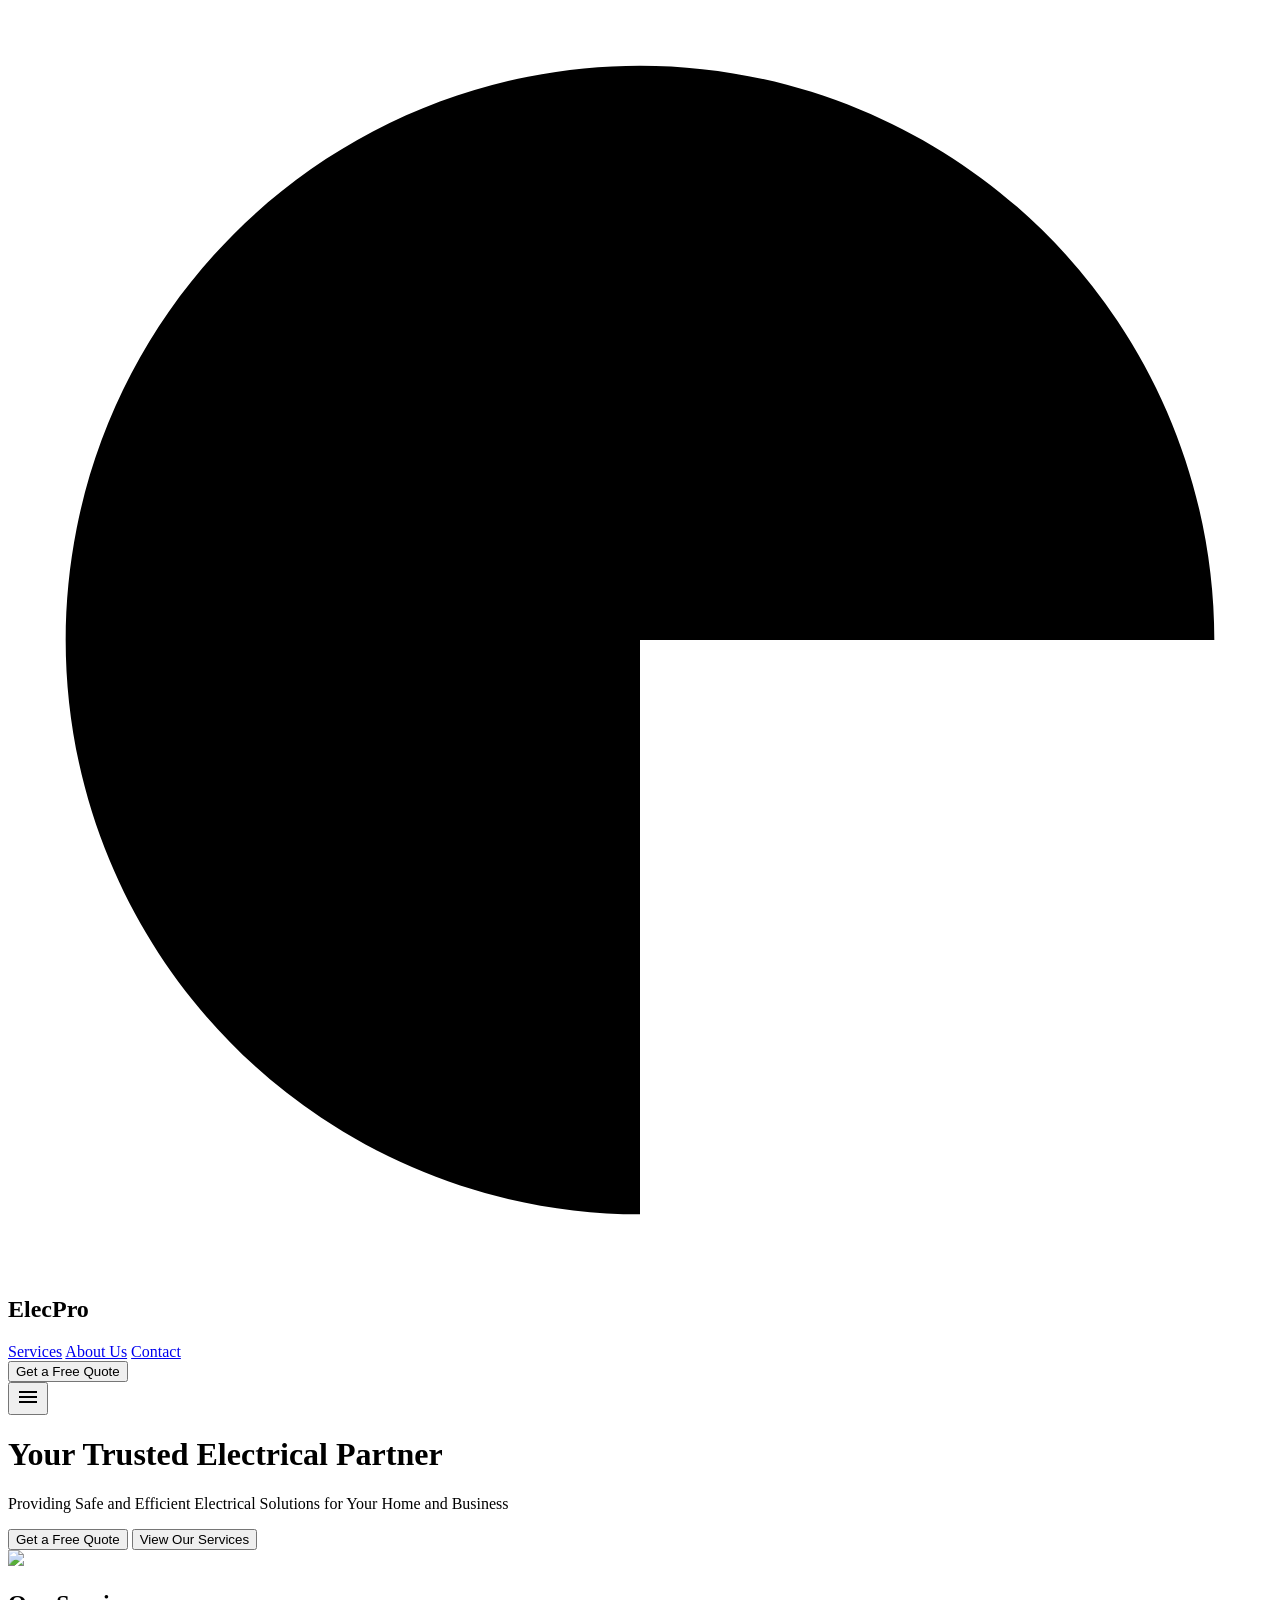
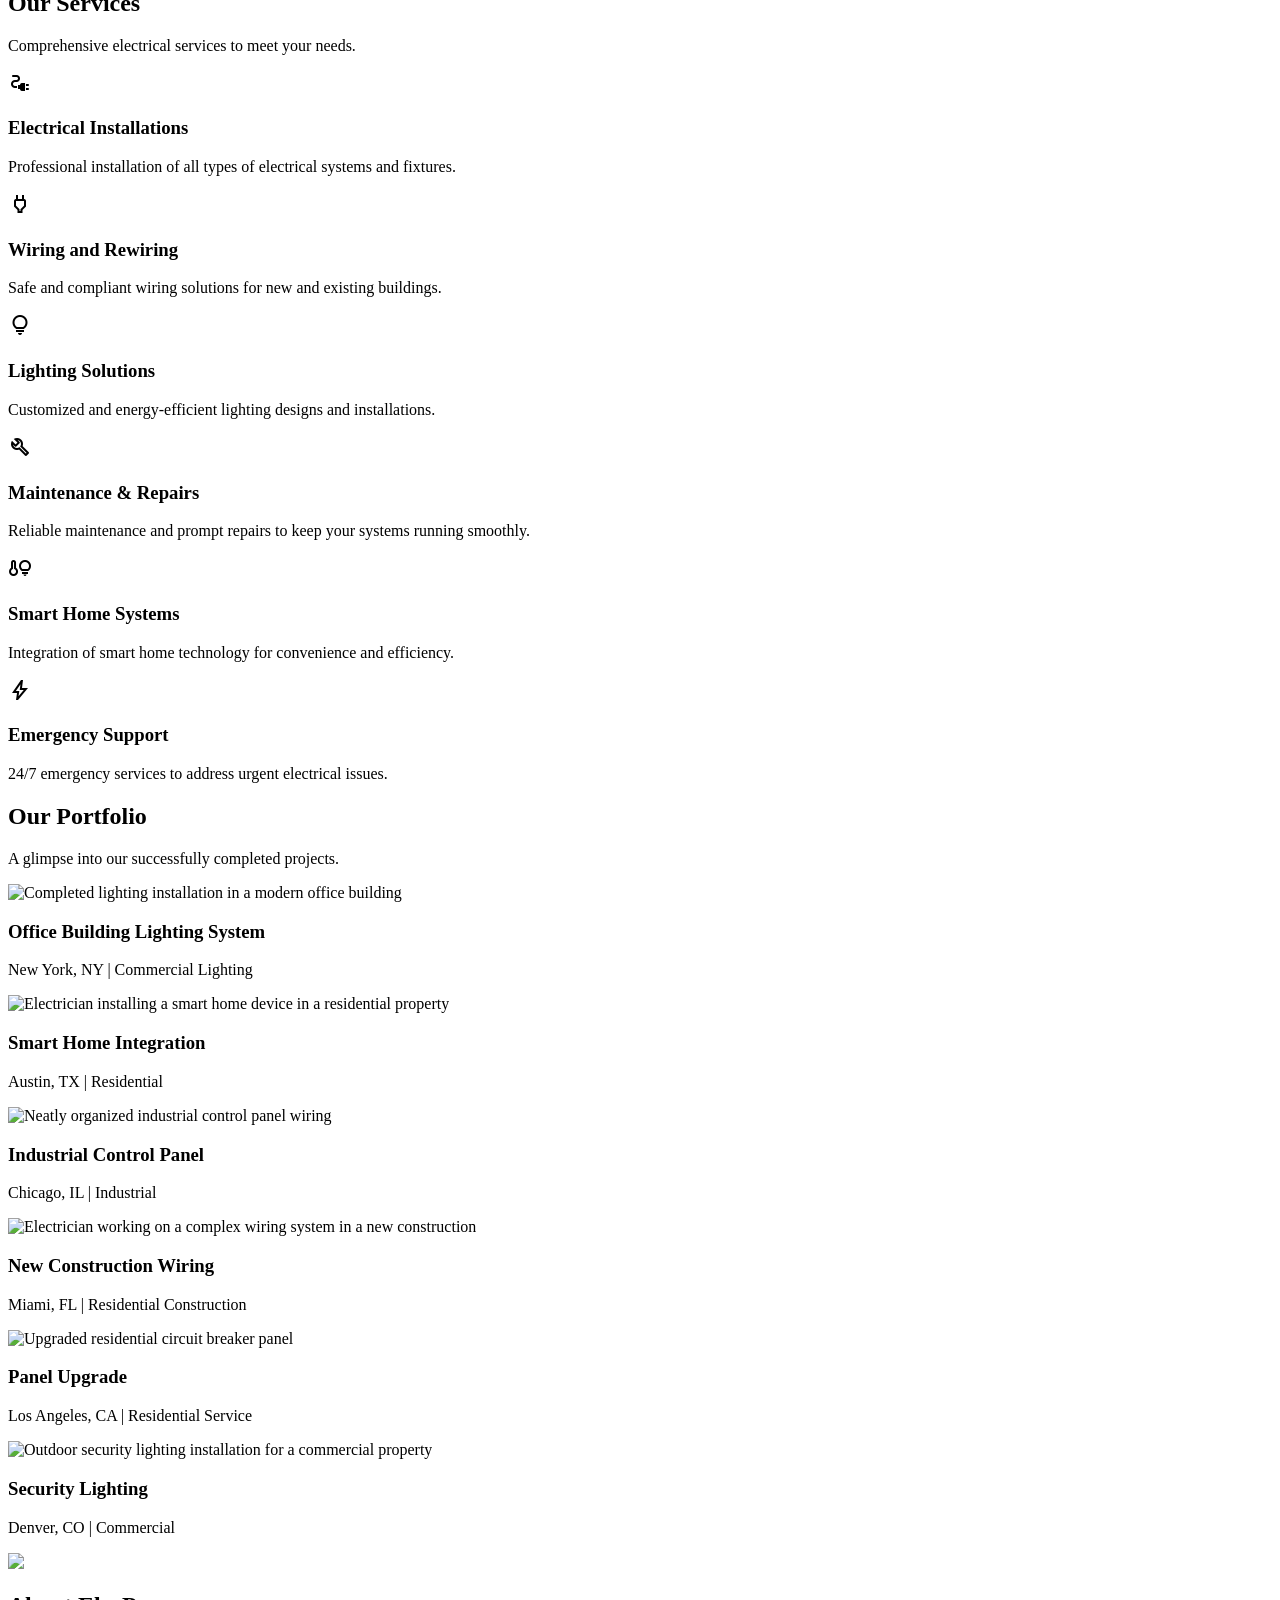
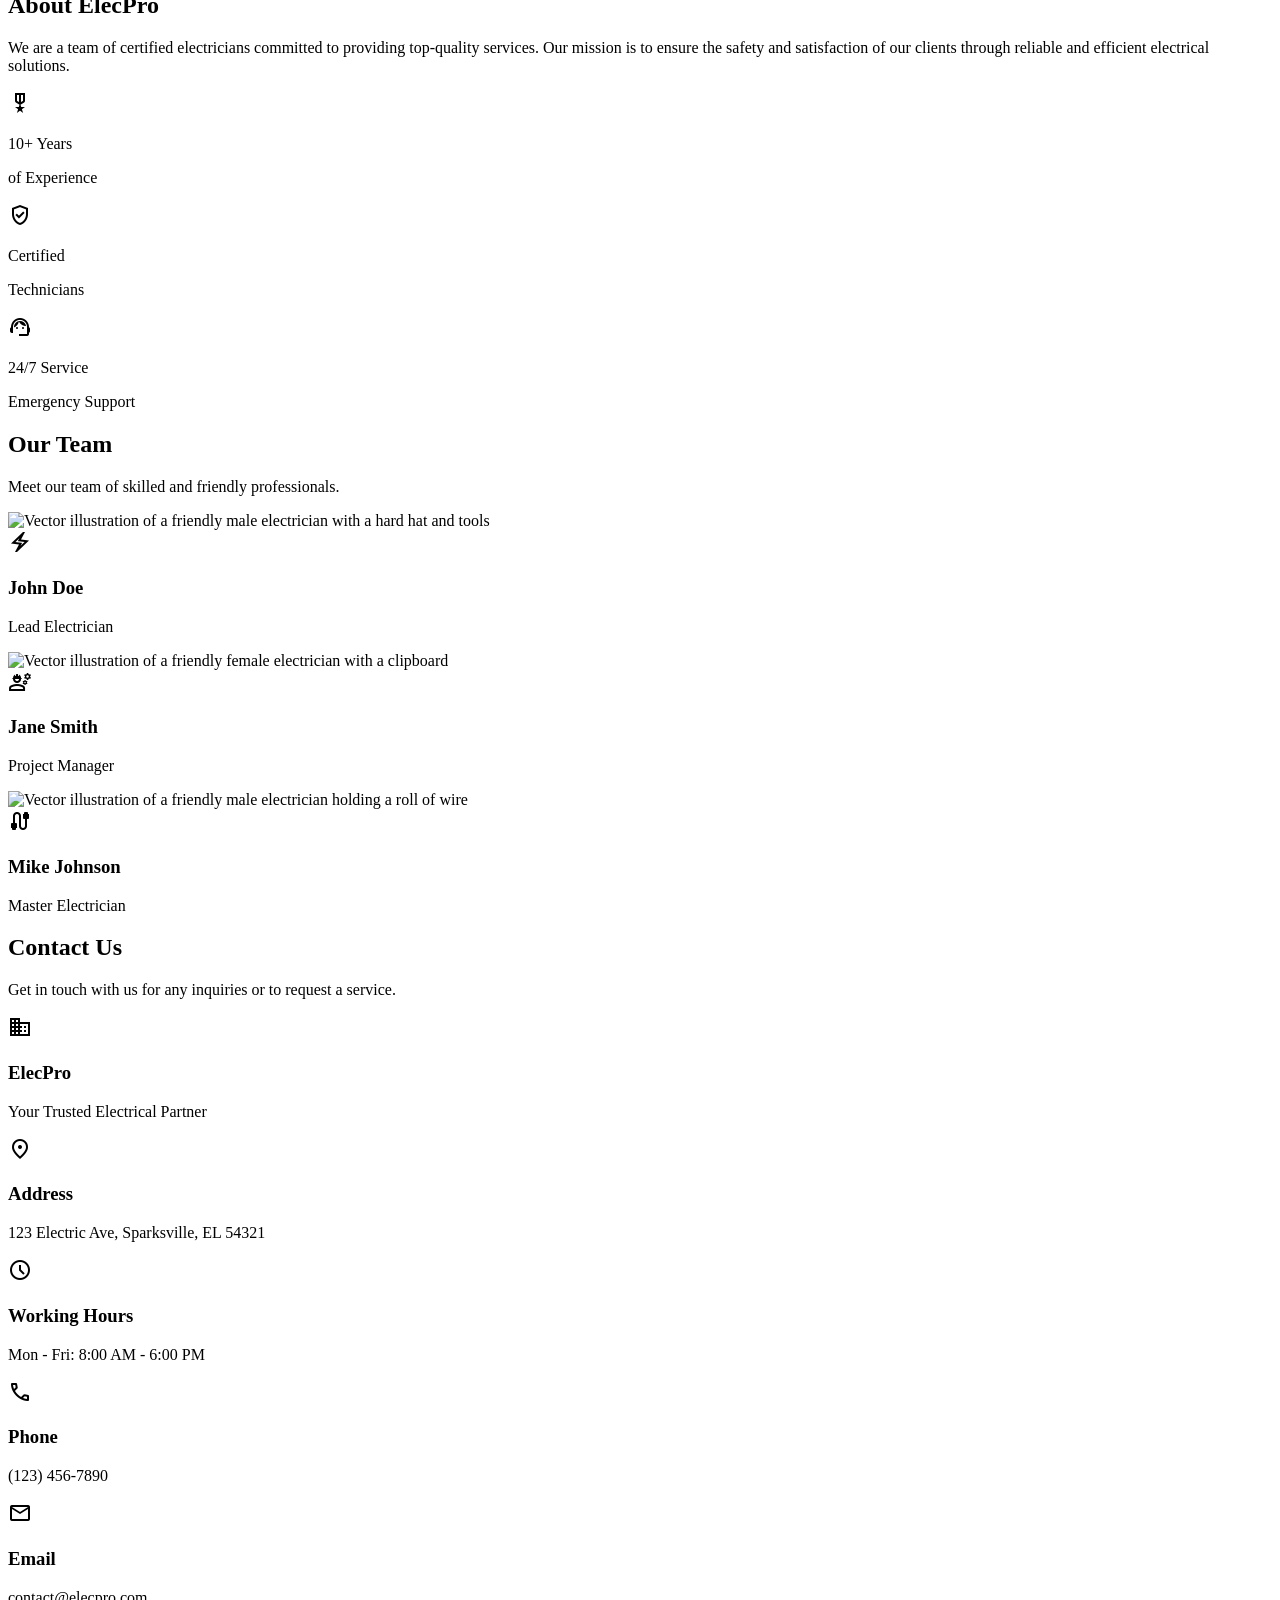
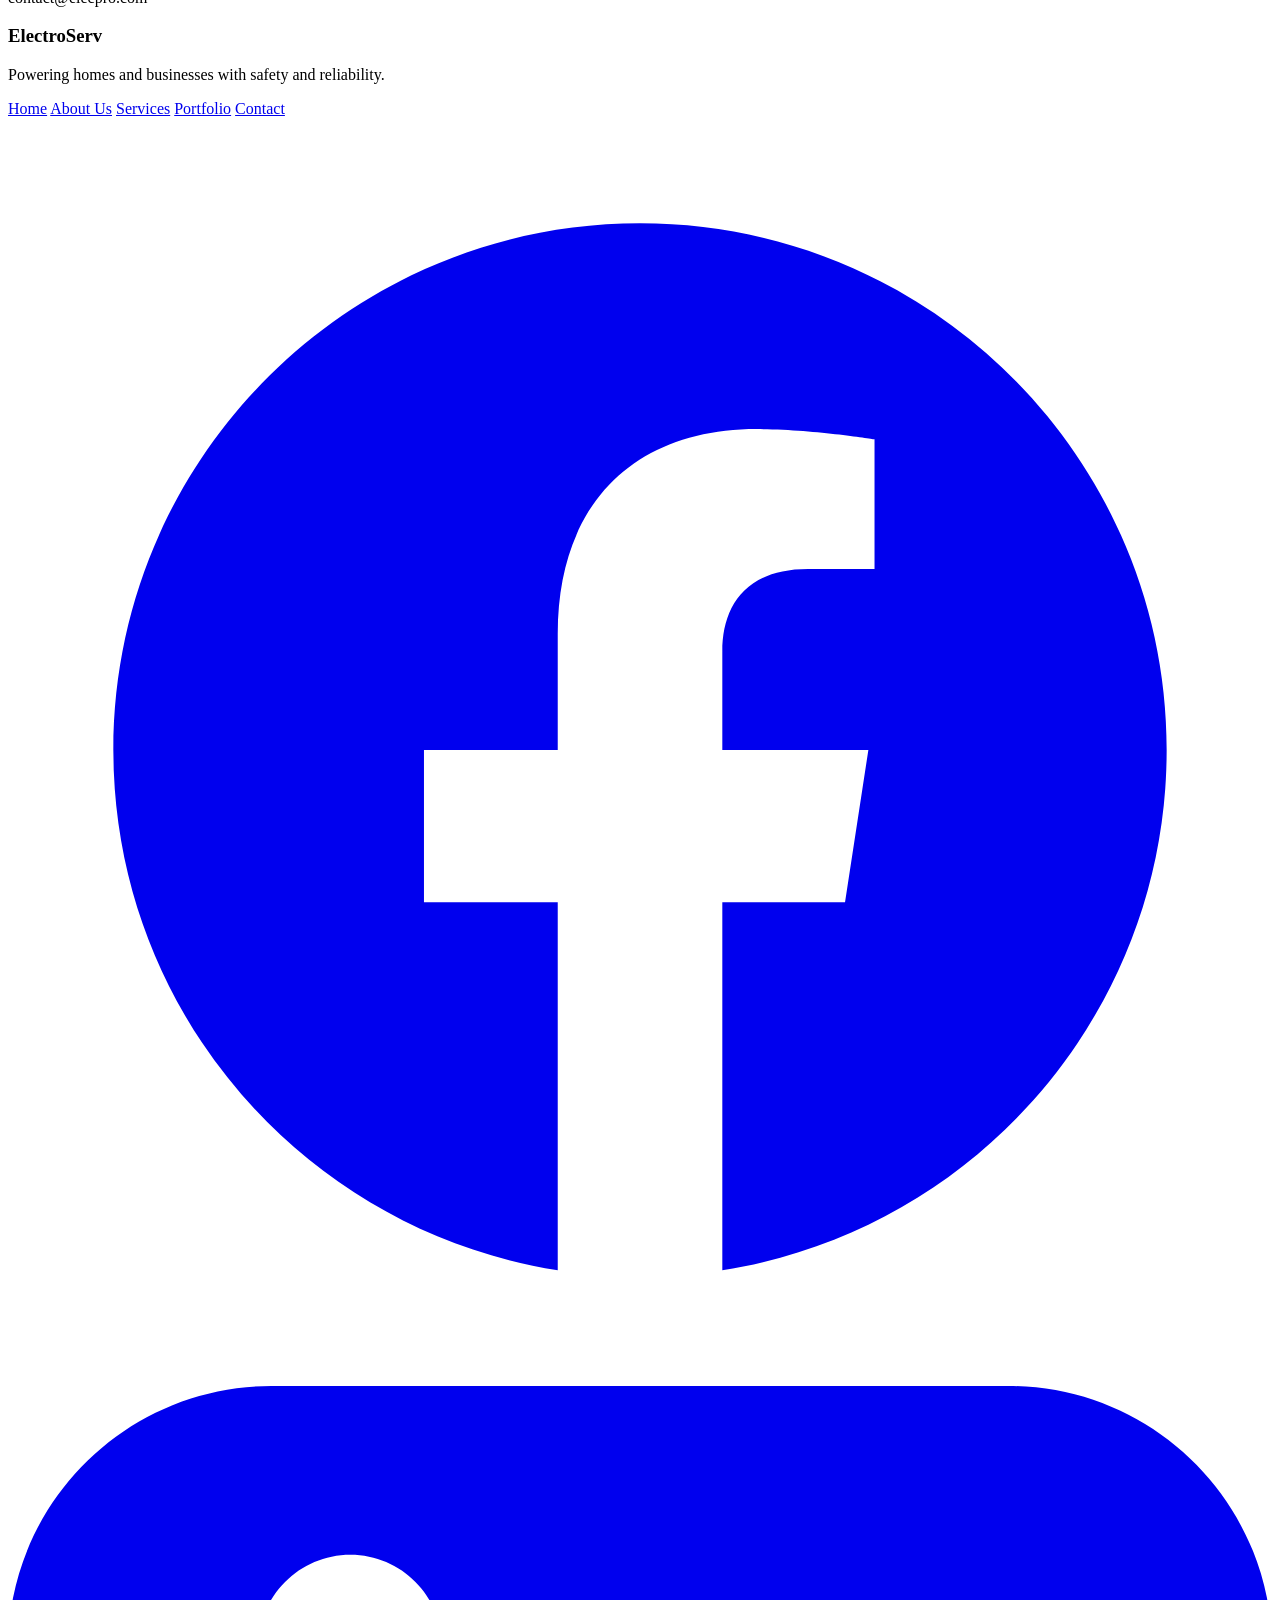
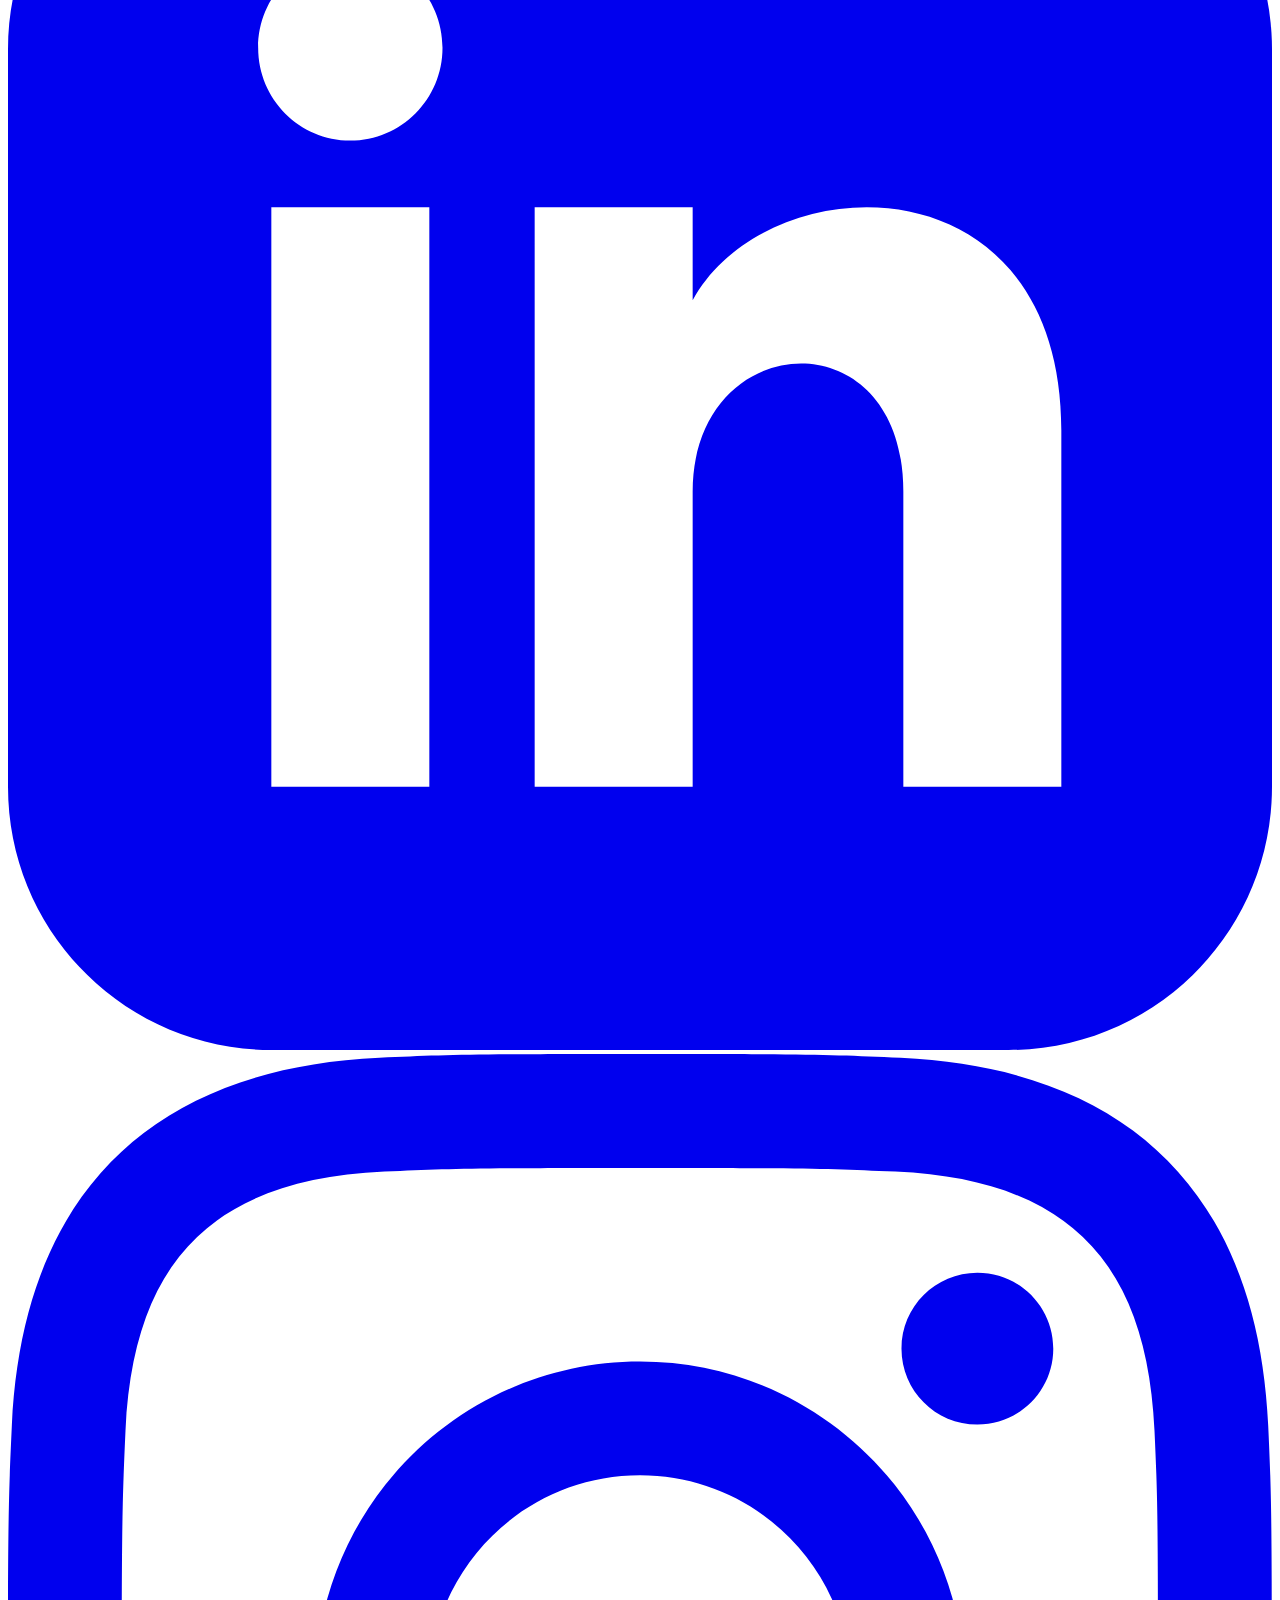
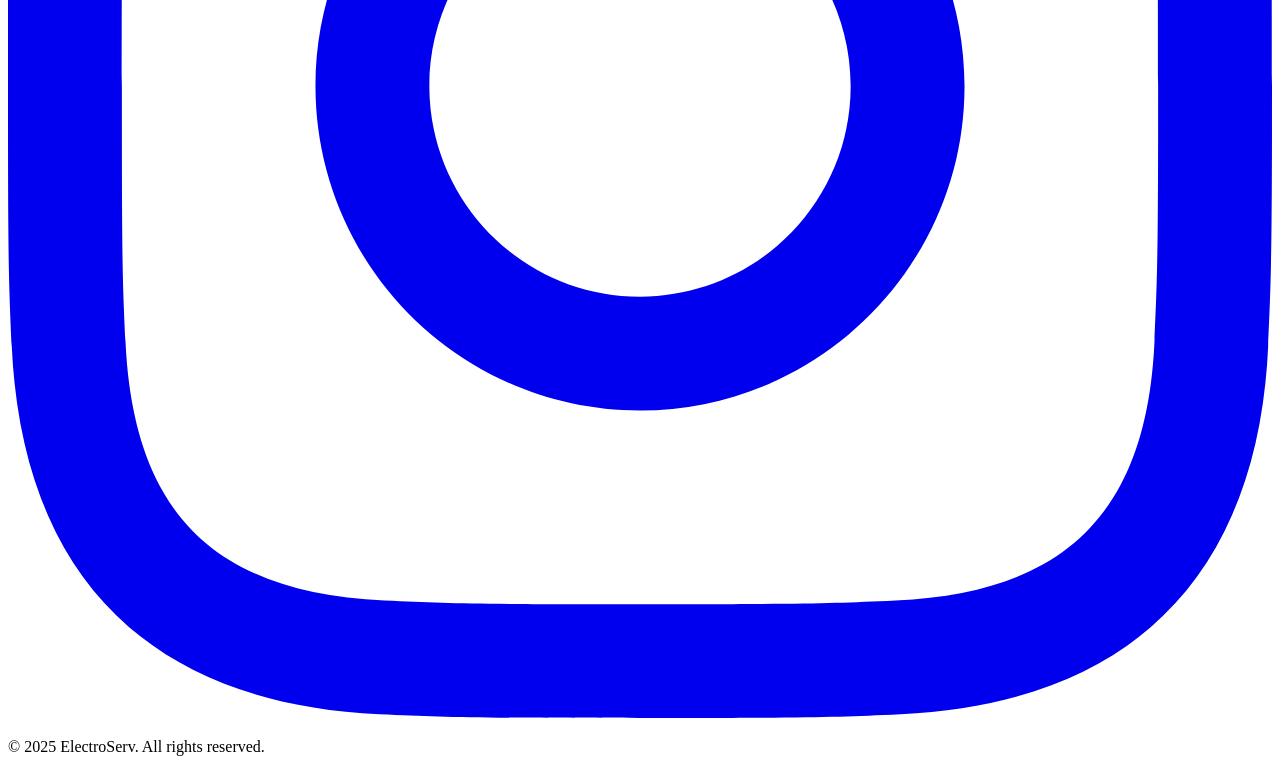
==== index.html @ 10b713f8 "first commit" ====
<!DOCTYPE html>
<html class="light" lang="en">
  <head>
    <meta charset="utf-8" />
    <meta content="width=device-width, initial-scale=1.0" name="viewport" />
    <title>ElecPro - Your Trusted Electrical Partner</title>
    <script src="https://cdn.tailwindcss.com?plugins=forms,container-queries"></script>
    <link
      href="https://fonts.googleapis.com/css2?family=Work+Sans:wght@400;500;700;900&amp;display=swap"
      rel="stylesheet"
    />
    <link
      href="https://fonts.googleapis.com/css2?family=Material+Symbols+Outlined"
      rel="stylesheet"
    />
    <script id="tailwind-config">
      tailwind.config = {
        darkMode: "class",
        theme: {
          extend: {
            colors: {
              primary: "#138aec",
              "background-light": "#f6f7f8",
              "background-dark": "#101a22",
              warning: "#facc15",
            },
            fontFamily: {
              display: ["Work Sans"],
            },
            borderRadius: {
              DEFAULT: "0.25rem",
              lg: "0.5rem",
              xl: "0.75rem",
              full: "9999px",
            },
          },
        },
      };
    </script>
  </head>
  <body class="bg-background-light dark:bg-background-dark font-display">
    <div
      class="relative flex h-auto min-h-screen w-full flex-col group/design-root overflow-x-hidden"
    >
      <div class="layout-container flex h-full grow flex-col">
        <header
          class="px-4 md:px-10 lg:px-20 xl:px-40 flex justify-center py-5"
        >
          <div
            class="layout-content-container flex flex-col max-w-[1280px] flex-1"
          >
            <div
              class="flex items-center justify-between whitespace-nowrap border-b border-solid border-gray-200 dark:border-gray-800 px-6 sm:px-10 py-3"
            >
              <div
                class="flex items-center gap-4 text-gray-900 dark:text-white"
              >
                <div class="size-6 text-primary">
                  <svg
                    fill="none"
                    viewBox="0 0 48 48"
                    xmlns="http://www.w3.org/2000/svg"
                  >
                    <path
                      d="M24 45.8096C19.6865 45.8096 15.4698 44.5305 11.8832 42.134C8.29667 39.7376 5.50128 36.3314 3.85056 32.3462C2.19985 28.361 1.76794 23.9758 2.60947 19.7452C3.451 15.5145 5.52816 11.6284 8.57829 8.5783C11.6284 5.52817 15.5145 3.45101 19.7452 2.60948C23.9758 1.76795 28.361 2.19986 32.3462 3.85057C36.3314 5.50129 39.7376 8.29668 42.134 11.8833C44.5305 15.4698 45.8096 19.6865 45.8096 24L24 24L24 45.8096Z"
                      fill="currentColor"
                    ></path>
                  </svg>
                </div>
                <h2 class="text-xl font-bold leading-tight tracking-[-0.015em]">
                  ElecPro
                </h2>
              </div>
              <div class="hidden md:flex flex-1 justify-end gap-8">
                <div class="flex items-center gap-9">
                  <a
                    class="text-sm font-medium leading-normal text-gray-800 dark:text-gray-300 hover:text-primary dark:hover:text-primary"
                    href="#"
                    >Services</a
                  >
                  <a
                    class="text-sm font-medium leading-normal text-gray-800 dark:text-gray-300 hover:text-primary dark:hover:text-primary"
                    href="#"
                    >About Us</a
                  >
                  <a
                    class="text-sm font-medium leading-normal text-gray-800 dark:text-gray-300 hover:text-primary dark:hover:text-primary"
                    href="#"
                    >Contact</a
                  >
                </div>
                <button
                  class="flex min-w-[84px] max-w-[480px] cursor-pointer items-center justify-center overflow-hidden rounded-lg h-10 px-4 bg-primary text-white text-sm font-bold leading-normal tracking-[0.015em] hover:bg-primary/90 transition-colors"
                >
                  <span class="truncate">Get a Free Quote</span>
                </button>
              </div>
              <div class="md:hidden">
                <button class="p-2 text-gray-800 dark:text-gray-300">
                  <span class="material-symbols-outlined">menu</span>
                </button>
              </div>
            </div>
          </div>
        </header>
        <main class="flex-1">
          <div
            class="px-4 md:px-10 lg:px-20 xl:px-40 flex flex-1 justify-center py-10 md:py-20"
          >
            <div
              class="layout-content-container flex flex-col max-w-[1280px] flex-1"
            >
              <div class="grid grid-cols-1 lg:grid-cols-2 gap-12 items-center">
                <div class="flex flex-col gap-6 text-center lg:text-left">
                  <h1
                    class="text-4xl md:text-5xl lg:text-6xl font-black leading-tight tracking-tighter text-gray-900 dark:text-white"
                  >
                    Your Trusted Electrical Partner
                  </h1>
                  <p
                    class="text-base md:text-lg text-gray-600 dark:text-gray-400"
                  >
                    Providing Safe and Efficient Electrical Solutions for Your
                    Home and Business
                  </p>
                  <div
                    class="flex flex-col sm:flex-row gap-4 justify-center lg:justify-start mt-4"
                  >
                    <button
                      class="flex min-w-[84px] max-w-[480px] cursor-pointer items-center justify-center overflow-hidden rounded-lg h-12 px-6 bg-primary text-white text-base font-bold leading-normal tracking-[0.015em] hover:bg-primary/90 transition-colors"
                    >
                      <span class="truncate">Get a Free Quote</span>
                    </button>
                    <button
                      class="flex min-w-[84px] max-w-[480px] cursor-pointer items-center justify-center overflow-hidden rounded-lg h-12 px-6 bg-primary/20 text-primary text-base font-bold leading-normal tracking-[0.015em] hover:bg-primary/30 transition-colors"
                    >
                      <span class="truncate">View Our Services</span>
                    </button>
                  </div>
                </div>
                <div class="w-full h-full flex items-center justify-center">
                  <img
                    class="w-full max-w-lg h-auto rounded-lg"
                    data-alt="Vector illustration of a team of electricians working on an electrical panel. The style is modern and clean, with a blue and yellow color palette."
                    src="https://lh3.googleusercontent.com/aida-public/[base64]"
                  />
                </div>
              </div>
            </div>
          </div>
          <section
            class="px-4 md:px-10 lg:px-20 xl:px-40 flex justify-center py-10 md:py-20 bg-white dark:bg-gray-900/50"
          >
            <div
              class="layout-content-container flex flex-col max-w-[1280px] flex-1 gap-12"
            >
              <div class="flex flex-col gap-4 text-center">
                <h2
                  class="text-3xl md:text-4xl font-bold text-gray-900 dark:text-white"
                >
                  Our Services
                </h2>
                <p
                  class="text-base md:text-lg text-gray-600 dark:text-gray-400"
                >
                  Comprehensive electrical services to meet your needs.
                </p>
              </div>
              <div class="grid grid-cols-1 sm:grid-cols-2 lg:grid-cols-3 gap-8">
                <div
                  class="flex flex-col items-center text-center p-6 bg-white dark:bg-background-dark rounded-xl shadow-lg hover:shadow-2xl transition-shadow duration-300"
                >
                  <div
                    class="flex items-center justify-center h-20 w-20 rounded-full bg-primary/10 mb-4"
                  >
                    <span
                      class="material-symbols-outlined text-4xl text-primary"
                      >electrical_services</span
                    >
                  </div>
                  <h3
                    class="text-xl font-bold text-gray-900 dark:text-white mb-2"
                  >
                    Electrical Installations
                  </h3>
                  <p class="text-gray-600 dark:text-gray-400">
                    Professional installation of all types of electrical systems
                    and fixtures.
                  </p>
                </div>
                <div
                  class="flex flex-col items-center text-center p-6 bg-white dark:bg-background-dark rounded-xl shadow-lg hover:shadow-2xl transition-shadow duration-300"
                >
                  <div
                    class="flex items-center justify-center h-20 w-20 rounded-full bg-primary/10 mb-4"
                  >
                    <span
                      class="material-symbols-outlined text-4xl text-primary"
                      >power</span
                    >
                  </div>
                  <h3
                    class="text-xl font-bold text-gray-900 dark:text-white mb-2"
                  >
                    Wiring and Rewiring
                  </h3>
                  <p class="text-gray-600 dark:text-gray-400">
                    Safe and compliant wiring solutions for new and existing
                    buildings.
                  </p>
                </div>
                <div
                  class="flex flex-col items-center text-center p-6 bg-white dark:bg-background-dark rounded-xl shadow-lg hover:shadow-2xl transition-shadow duration-300"
                >
                  <div
                    class="flex items-center justify-center h-20 w-20 rounded-full bg-primary/10 mb-4"
                  >
                    <span
                      class="material-symbols-outlined text-4xl text-primary"
                      >lightbulb</span
                    >
                  </div>
                  <h3
                    class="text-xl font-bold text-gray-900 dark:text-white mb-2"
                  >
                    Lighting Solutions
                  </h3>
                  <p class="text-gray-600 dark:text-gray-400">
                    Customized and energy-efficient lighting designs and
                    installations.
                  </p>
                </div>
                <div
                  class="flex flex-col items-center text-center p-6 bg-white dark:bg-background-dark rounded-xl shadow-lg hover:shadow-2xl transition-shadow duration-300"
                >
                  <div
                    class="flex items-center justify-center h-20 w-20 rounded-full bg-warning/20 mb-4"
                  >
                    <span
                      class="material-symbols-outlined text-4xl text-warning"
                      >build</span
                    >
                  </div>
                  <h3
                    class="text-xl font-bold text-gray-900 dark:text-white mb-2"
                  >
                    Maintenance &amp; Repairs
                  </h3>
                  <p class="text-gray-600 dark:text-gray-400">
                    Reliable maintenance and prompt repairs to keep your systems
                    running smoothly.
                  </p>
                </div>
                <div
                  class="flex flex-col items-center text-center p-6 bg-white dark:bg-background-dark rounded-xl shadow-lg hover:shadow-2xl transition-shadow duration-300"
                >
                  <div
                    class="flex items-center justify-center h-20 w-20 rounded-full bg-warning/20 mb-4"
                  >
                    <span
                      class="material-symbols-outlined text-4xl text-warning"
                      >home_iot_device</span
                    >
                  </div>
                  <h3
                    class="text-xl font-bold text-gray-900 dark:text-white mb-2"
                  >
                    Smart Home Systems
                  </h3>
                  <p class="text-gray-600 dark:text-gray-400">
                    Integration of smart home technology for convenience and
                    efficiency.
                  </p>
                </div>
                <div
                  class="flex flex-col items-center text-center p-6 bg-white dark:bg-background-dark rounded-xl shadow-lg hover:shadow-2xl transition-shadow duration-300"
                >
                  <div
                    class="flex items-center justify-center h-20 w-20 rounded-full bg-warning/20 mb-4"
                  >
                    <span
                      class="material-symbols-outlined text-4xl text-warning"
                      >bolt</span
                    >
                  </div>
                  <h3
                    class="text-xl font-bold text-gray-900 dark:text-white mb-2"
                  >
                    Emergency Support
                  </h3>
                  <p class="text-gray-600 dark:text-gray-400">
                    24/7 emergency services to address urgent electrical issues.
                  </p>
                </div>
              </div>
            </div>
          </section>
          <section
            class="px-4 md:px-10 lg:px-20 xl:px-40 flex justify-center py-10 md:py-20 bg-background-light dark:bg-background-dark"
          >
            <div
              class="layout-content-container flex flex-col max-w-[1280px] flex-1 gap-12"
            >
              <div class="flex flex-col gap-4 text-center">
                <h2
                  class="text-3xl md:text-4xl font-bold text-gray-900 dark:text-white"
                >
                  Our Portfolio
                </h2>
                <p
                  class="text-base md:text-lg text-gray-600 dark:text-gray-400"
                >
                  A glimpse into our successfully completed projects.
                </p>
              </div>
              <div class="grid grid-cols-1 sm:grid-cols-2 lg:grid-cols-3 gap-8">
                <div
                  class="flex flex-col bg-white dark:bg-gray-900/50 rounded-xl shadow-md hover:shadow-xl transition-shadow duration-300 overflow-hidden"
                >
                  <img
                    alt="Completed lighting installation in a modern office building"
                    class="w-full h-48 object-cover"
                    src="https://lh3.googleusercontent.com/aida-public/[base64]"
                  />
                  <div class="p-6 flex flex-col flex-1">
                    <h3
                      class="text-xl font-bold text-gray-900 dark:text-white mb-2"
                    >
                      Office Building Lighting System
                    </h3>
                    <p class="text-gray-600 dark:text-gray-400">
                      New York, NY | Commercial Lighting
                    </p>
                  </div>
                </div>
                <div
                  class="flex flex-col bg-white dark:bg-gray-900/50 rounded-xl shadow-md hover:shadow-xl transition-shadow duration-300 overflow-hidden"
                >
                  <img
                    alt="Electrician installing a smart home device in a residential property"
                    class="w-full h-48 object-cover"
                    src="https://lh3.googleusercontent.com/aida-public/[base64]"
                  />
                  <div class="p-6 flex flex-col flex-1">
                    <h3
                      class="text-xl font-bold text-gray-900 dark:text-white mb-2"
                    >
                      Smart Home Integration
                    </h3>
                    <p class="text-gray-600 dark:text-gray-400">
                      Austin, TX | Residential
                    </p>
                  </div>
                </div>
                <div
                  class="flex flex-col bg-white dark:bg-gray-900/50 rounded-xl shadow-md hover:shadow-xl transition-shadow duration-300 overflow-hidden"
                >
                  <img
                    alt="Neatly organized industrial control panel wiring"
                    class="w-full h-48 object-cover"
                    src="https://lh3.googleusercontent.com/aida-public/[base64]"
                  />
                  <div class="p-6 flex flex-col flex-1">
                    <h3
                      class="text-xl font-bold text-gray-900 dark:text-white mb-2"
                    >
                      Industrial Control Panel
                    </h3>
                    <p class="text-gray-600 dark:text-gray-400">
                      Chicago, IL | Industrial
                    </p>
                  </div>
                </div>
                <div
                  class="flex flex-col bg-white dark:bg-gray-900/50 rounded-xl shadow-md hover:shadow-xl transition-shadow duration-300 overflow-hidden"
                >
                  <img
                    alt="Electrician working on a complex wiring system in a new construction"
                    class="w-full h-48 object-cover"
                    src="https://lh3.googleusercontent.com/aida-public/[base64]"
                  />
                  <div class="p-6 flex flex-col flex-1">
                    <h3
                      class="text-xl font-bold text-gray-900 dark:text-white mb-2"
                    >
                      New Construction Wiring
                    </h3>
                    <p class="text-gray-600 dark:text-gray-400">
                      Miami, FL | Residential Construction
                    </p>
                  </div>
                </div>
                <div
                  class="flex flex-col bg-white dark:bg-gray-900/50 rounded-xl shadow-md hover:shadow-xl transition-shadow duration-300 overflow-hidden"
                >
                  <img
                    alt="Upgraded residential circuit breaker panel"
                    class="w-full h-48 object-cover"
                    src="https://lh3.googleusercontent.com/aida-public/[base64]"
                  />
                  <div class="p-6 flex flex-col flex-1">
                    <h3
                      class="text-xl font-bold text-gray-900 dark:text-white mb-2"
                    >
                      Panel Upgrade
                    </h3>
                    <p class="text-gray-600 dark:text-gray-400">
                      Los Angeles, CA | Residential Service
                    </p>
                  </div>
                </div>
                <div
                  class="flex flex-col bg-white dark:bg-gray-900/50 rounded-xl shadow-md hover:shadow-xl transition-shadow duration-300 overflow-hidden"
                >
                  <img
                    alt="Outdoor security lighting installation for a commercial property"
                    class="w-full h-48 object-cover"
                    src="https://lh3.googleusercontent.com/aida-public/[base64]"
                  />
                  <div class="p-6 flex flex-col flex-1">
                    <h3
                      class="text-xl font-bold text-gray-900 dark:text-white mb-2"
                    >
                      Security Lighting
                    </h3>
                    <p class="text-gray-600 dark:text-gray-400">
                      Denver, CO | Commercial
                    </p>
                  </div>
                </div>
              </div>
            </div>
          </section>
          <section
            class="px-4 md:px-10 lg:px-20 xl:px-40 flex justify-center py-10 md:py-20 bg-white dark:bg-gray-900/50"
          >
            <div
              class="layout-content-container flex flex-col max-w-[1280px] flex-1 gap-12"
            >
              <div class="grid grid-cols-1 lg:grid-cols-2 gap-12 items-center">
                <div class="w-full h-full flex items-center justify-center">
                  <img
                    class="w-full max-w-lg h-auto rounded-lg"
                    data-alt="Vector illustration of electricians working in a workshop. The style is flat, geometric, and friendly, with a blue, yellow, and white color scheme."
                    src="https://lh3.googleusercontent.com/aida-public/[base64]"
                  />
                </div>
                <div class="flex flex-col gap-6 text-center lg:text-left">
                  <h2
                    class="text-3xl md:text-4xl font-bold text-gray-900 dark:text-white"
                  >
                    About ElecPro
                  </h2>
                  <p
                    class="text-base md:text-lg text-gray-600 dark:text-gray-400"
                  >
                    We are a team of certified electricians committed to
                    providing top-quality services. Our mission is to ensure the
                    safety and satisfaction of our clients through reliable and
                    efficient electrical solutions.
                  </p>
                  <div class="grid grid-cols-1 sm:grid-cols-3 gap-4 mt-4">
                    <div
                      class="flex items-center gap-3 p-4 rounded-lg bg-background-light dark:bg-background-dark"
                    >
                      <div
                        class="flex items-center justify-center h-12 w-12 rounded-full bg-primary/10 text-primary"
                      >
                        <span class="material-symbols-outlined text-2xl"
                          >military_tech</span
                        >
                      </div>
                      <div class="text-left">
                        <p class="font-bold text-gray-900 dark:text-white">
                          10+ Years
                        </p>
                        <p class="text-sm text-gray-600 dark:text-gray-400">
                          of Experience
                        </p>
                      </div>
                    </div>
                    <div
                      class="flex items-center gap-3 p-4 rounded-lg bg-background-light dark:bg-background-dark"
                    >
                      <div
                        class="flex items-center justify-center h-12 w-12 rounded-full bg-primary/10 text-primary"
                      >
                        <span class="material-symbols-outlined text-2xl"
                          >verified_user</span
                        >
                      </div>
                      <div class="text-left">
                        <p class="font-bold text-gray-900 dark:text-white">
                          Certified
                        </p>
                        <p class="text-sm text-gray-600 dark:text-gray-400">
                          Technicians
                        </p>
                      </div>
                    </div>
                    <div
                      class="flex items-center gap-3 p-4 rounded-lg bg-background-light dark:bg-background-dark"
                    >
                      <div
                        class="flex items-center justify-center h-12 w-12 rounded-full bg-primary/10 text-primary"
                      >
                        <span class="material-symbols-outlined text-2xl"
                          >support_agent</span
                        >
                      </div>
                      <div class="text-left">
                        <p class="font-bold text-gray-900 dark:text-white">
                          24/7 Service
                        </p>
                        <p class="text-sm text-gray-600 dark:text-gray-400">
                          Emergency Support
                        </p>
                      </div>
                    </div>
                  </div>
                </div>
              </div>
            </div>
          </section>
          <section
            class="px-4 md:px-10 lg:px-20 xl:px-40 flex justify-center py-10 md:py-20 bg-background-light dark:bg-background-dark"
          >
            <div
              class="layout-content-container flex flex-col max-w-[1280px] flex-1 gap-12"
            >
              <div class="flex flex-col gap-4 text-center">
                <h2
                  class="text-3xl md:text-4xl font-bold text-gray-900 dark:text-white"
                >
                  Our Team
                </h2>
                <p
                  class="text-base md:text-lg text-gray-600 dark:text-gray-400"
                >
                  Meet our team of skilled and friendly professionals.
                </p>
              </div>
              <div class="grid grid-cols-1 sm:grid-cols-2 lg:grid-cols-3 gap-8">
                <div
                  class="flex flex-col items-center text-center p-6 bg-white dark:bg-gray-900/50 rounded-xl shadow-lg hover:shadow-2xl transition-shadow duration-300"
                >
                  <div class="relative mb-4">
                    <img
                      alt="Vector illustration of a friendly male electrician with a hard hat and tools"
                      class="w-48 h-48 rounded-full object-cover"
                      src="https://lh3.googleusercontent.com/aida-public/[base64]"
                    />
                    <div
                      class="absolute -bottom-2 -right-2 flex items-center justify-center h-12 w-12 rounded-full bg-primary text-white"
                    >
                      <span class="material-symbols-outlined text-2xl"
                        >electric_bolt</span
                      >
                    </div>
                  </div>
                  <h3 class="text-xl font-bold text-gray-900 dark:text-white">
                    John Doe
                  </h3>
                  <p class="text-primary font-medium">Lead Electrician</p>
                </div>
                <div
                  class="flex flex-col items-center text-center p-6 bg-white dark:bg-gray-900/50 rounded-xl shadow-lg hover:shadow-2xl transition-shadow duration-300"
                >
                  <div class="relative mb-4">
                    <img
                      alt="Vector illustration of a friendly female electrician with a clipboard"
                      class="w-48 h-48 rounded-full object-cover"
                      src="https://lh3.googleusercontent.com/aida-public/[base64]"
                    />
                    <div
                      class="absolute -bottom-2 -right-2 flex items-center justify-center h-12 w-12 rounded-full bg-warning text-gray-900"
                    >
                      <span class="material-symbols-outlined text-2xl"
                        >engineering</span
                      >
                    </div>
                  </div>
                  <h3 class="text-xl font-bold text-gray-900 dark:text-white">
                    Jane Smith
                  </h3>
                  <p class="text-primary font-medium">Project Manager</p>
                </div>
                <div
                  class="flex flex-col items-center text-center p-6 bg-white dark:bg-gray-900/50 rounded-xl shadow-lg hover:shadow-2xl transition-shadow duration-300"
                >
                  <div class="relative mb-4">
                    <img
                      alt="Vector illustration of a friendly male electrician holding a roll of wire"
                      class="w-48 h-48 rounded-full object-cover"
                      src="https://lh3.googleusercontent.com/aida-public/[base64]"
                    />
                    <div
                      class="absolute -bottom-2 -right-2 flex items-center justify-center h-12 w-12 rounded-full bg-primary text-white"
                    >
                      <span class="material-symbols-outlined text-2xl"
                        >cable</span
                      >
                    </div>
                  </div>
                  <h3 class="text-xl font-bold text-gray-900 dark:text-white">
                    Mike Johnson
                  </h3>
                  <p class="text-primary font-medium">Master Electrician</p>
                </div>
              </div>
            </div>
          </section>
          <section
            class="px-4 md:px-10 lg:px-20 xl:px-40 flex justify-center py-10 md:py-20 bg-blue-50 dark:bg-gray-900"
          >
            <div
              class="layout-content-container flex flex-col max-w-[1280px] flex-1 gap-12 items-center"
            >
              <div class="flex flex-col gap-4 text-center">
                <h2
                  class="text-3xl md:text-4xl font-bold text-gray-900 dark:text-white"
                >
                  Contact Us
                </h2>
                <p
                  class="text-base md:text-lg text-gray-600 dark:text-gray-400"
                >
                  Get in touch with us for any inquiries or to request a
                  service.
                </p>
              </div>
              <div
                class="w-full max-w-4xl bg-white dark:bg-background-dark rounded-xl shadow-lg p-8 md:p-12"
              >
                <div class="grid grid-cols-1 md:grid-cols-2 gap-8 md:gap-12">
                  <div class="flex flex-col gap-6">
                    <div class="flex items-center gap-4">
                      <div
                        class="flex items-center justify-center h-16 w-16 rounded-full bg-primary/10 text-primary"
                      >
                        <span class="material-symbols-outlined text-3xl"
                          >business</span
                        >
                      </div>
                      <div>
                        <h3
                          class="text-xl font-bold text-gray-900 dark:text-white"
                        >
                          ElecPro
                        </h3>
                        <p class="text-gray-600 dark:text-gray-400">
                          Your Trusted Electrical Partner
                        </p>
                      </div>
                    </div>
                    <div class="flex items-center gap-4">
                      <div
                        class="flex items-center justify-center h-16 w-16 rounded-full bg-primary/10 text-primary"
                      >
                        <span class="material-symbols-outlined text-3xl"
                          >location_on</span
                        >
                      </div>
                      <div>
                        <h3
                          class="text-xl font-bold text-gray-900 dark:text-white"
                        >
                          Address
                        </h3>
                        <p class="text-gray-600 dark:text-gray-400">
                          123 Electric Ave, Sparksville, EL 54321
                        </p>
                      </div>
                    </div>
                    <div class="flex items-center gap-4">
                      <div
                        class="flex items-center justify-center h-16 w-16 rounded-full bg-warning/20 text-warning"
                      >
                        <span class="material-symbols-outlined text-3xl"
                          >schedule</span
                        >
                      </div>
                      <div>
                        <h3
                          class="text-xl font-bold text-gray-900 dark:text-white"
                        >
                          Working Hours
                        </h3>
                        <p class="text-gray-600 dark:text-gray-400">
                          Mon - Fri: 8:00 AM - 6:00 PM
                        </p>
                      </div>
                    </div>
                  </div>
                  <div class="flex flex-col gap-6">
                    <div class="flex items-center gap-4">
                      <div
                        class="flex items-center justify-center h-16 w-16 rounded-full bg-primary/10 text-primary"
                      >
                        <span class="material-symbols-outlined text-3xl"
                          >phone</span
                        >
                      </div>
                      <div>
                        <h3
                          class="text-xl font-bold text-gray-900 dark:text-white"
                        >
                          Phone
                        </h3>
                        <p class="text-gray-600 dark:text-gray-400">
                          (123) 456-7890
                        </p>
                      </div>
                    </div>
                    <div class="flex items-center gap-4">
                      <div
                        class="flex items-center justify-center h-16 w-16 rounded-full bg-primary/10 text-primary"
                      >
                        <span class="material-symbols-outlined text-3xl"
                          >email</span
                        >
                      </div>
                      <div>
                        <h3
                          class="text-xl font-bold text-gray-900 dark:text-white"
                        >
                          Email
                        </h3>
                        <p class="text-gray-600 dark:text-gray-400">
                          contact@elecpro.com
                        </p>
                      </div>
                    </div>
                  </div>
                </div>
              </div>
            </div>
          </section>
        </main>
        <footer
          class="bg-gray-800 text-white dark:bg-background-dark py-12 px-4 md:px-10 lg:px-20 xl:px-40 relative"
        >
          <div
            class="absolute inset-0 opacity-5"
            style="
              background-image: url('data:image/svg+xml,%3Csvg width=\'100\' height=\'100\' xmlns=\'http://www.w3.org/2000/svg\'%3E%3Cg fill=\'none\' stroke=\'%23FBBF24\' stroke-width=\'1\'%3E%3Cpath d=\'M0 50 L50 0 L100 50 L50 100 Z\'/%3E%3Cpath d=\'M0 0 L100 100\'/%3E%3Cpath d=\'M100 0 L0 100\'/%3E%3C/g%3E%3C/svg%3E');
            "
          ></div>
          <div class="layout-content-container max-w-[1280px] mx-auto relative">
            <div
              class="grid grid-cols-1 md:grid-cols-3 gap-8 text-center md:text-left"
            >
              <div class="flex flex-col items-center md:items-start">
                <h3 class="text-2xl font-bold text-warning">ElectroServ</h3>
                <p class="text-gray-300 mt-2 text-sm">
                  Powering homes and businesses with safety and reliability.
                </p>
              </div>
              <nav class="flex flex-col gap-2">
                <a
                  class="text-gray-300 hover:text-warning transition-colors"
                  href="#"
                  >Home</a
                >
                <a
                  class="text-gray-300 hover:text-warning transition-colors"
                  href="#"
                  >About Us</a
                >
                <a
                  class="text-gray-300 hover:text-warning transition-colors"
                  href="#"
                  >Services</a
                >
                <a
                  class="text-gray-300 hover:text-warning transition-colors"
                  href="#"
                  >Portfolio</a
                >
                <a
                  class="text-gray-300 hover:text-warning transition-colors"
                  href="#"
                  >Contact</a
                >
              </nav>
              <div
                class="flex justify-center md:justify-end items-center gap-4"
              >
                <a
                  class="text-white hover:text-warning transition-colors"
                  href="#"
                >
                  <svg
                    aria-hidden="true"
                    class="w-6 h-6"
                    fill="currentColor"
                    viewBox="0 0 24 24"
                  >
                    <path
                      clip-rule="evenodd"
                      d="M22 12c0-5.523-4.477-10-10-10S2 6.477 2 12c0 4.991 3.657 9.128 8.438 9.878v-6.987h-2.54V12h2.54V9.797c0-2.506 1.492-3.89 3.777-3.89 1.094 0 2.238.195 2.238.195v2.46h-1.26c-1.243 0-1.63.771-1.63 1.562V12h2.773l-.443 2.89h-2.33v6.988C18.343 21.128 22 16.991 22 12z"
                      fill-rule="evenodd"
                    ></path>
                  </svg>
                </a>
                <a
                  class="text-white hover:text-warning transition-colors"
                  href="#"
                >
                  <svg
                    aria-hidden="true"
                    class="w-6 h-6"
                    fill="currentColor"
                    viewBox="0 0 24 24"
                  >
                    <path
                      d="M19 0h-14c-2.761 0-5 2.239-5 5v14c0 2.761 2.239 5 5 5h14c2.762 0 5-2.239 5-5v-14c0-2.761-2.238-5-5-5zm-11 19h-3v-11h3v11zm-1.5-12.268c-.966 0-1.75-.79-1.75-1.764s.784-1.764 1.75-1.764 1.75.79 1.75 1.764-.783 1.764-1.75 1.764zm13.5 12.268h-3v-5.604c0-3.368-4-3.113-4 0v5.604h-3v-11h3v1.765c1.396-2.586 7-2.777 7 2.476v6.759z"
                    ></path>
                  </svg>
                </a>
                <a
                  class="text-white hover:text-warning transition-colors"
                  href="#"
                >
                  <svg
                    aria-hidden="true"
                    class="w-6 h-6"
                    fill="currentColor"
                    viewBox="0 0 24 24"
                  >
                    <path
                      d="M12 2.163c3.204 0 3.584.012 4.85.07 3.252.148 4.771 1.691 4.919 4.919.058 1.265.069 1.645.069 4.85s-.011 3.585-.069 4.85c-.149 3.225-1.664 4.771-4.919 4.919-1.266.058-1.644.07-4.85.07s-3.585-.012-4.85-.07c-3.252-.148-4.771-1.691-4.919-4.919-.058-1.265-.069-1.645-.069-4.85s.011-3.585.069-4.85c.149-3.225 1.664-4.771 4.919-4.919 1.266-.057 1.645-.069 4.85-.069zm0-2.163c-3.259 0-3.667.014-4.947.072-4.358.2-6.78 2.618-6.98 6.98-.059 1.281-.073 1.689-.073 4.948s.014 3.667.072 4.947c.2 4.358 2.618 6.78 6.98 6.98 1.281.058 1.689.072 4.948.072s3.667-.014 4.947-.072c4.358-.2 6.78-2.618 6.98-6.98.059-1.281.073-1.689.073-4.948s-.014-3.667-.072-4.947c-.2-4.358-2.618-6.78-6.98-6.98-1.281-.059-1.689-.073-4.948-.073zm0 5.838c-3.403 0-6.162 2.759-6.162 6.162s2.759 6.162 6.162 6.162 6.162-2.759 6.162-6.162-2.759-6.162-6.162-6.162zm0 10.162c-2.209 0-4-1.79-4-4s1.791-4 4-4 4 1.79 4 4-1.791 4-4 4zm6.406-11.845c-.796 0-1.441.645-1.441 1.44s.645 1.44 1.441 1.44 1.441-.645 1.441-1.44-.645-1.44-1.441-1.44z"
                    ></path>
                  </svg>
                </a>
              </div>
            </div>
            <div
              class="border-t border-gray-700 mt-8 pt-6 text-center text-gray-400 text-sm"
            >
              <p>© 2025 ElectroServ. All rights reserved.</p>
            </div>
          </div>
        </footer>
      </div>
    </div>
  </body>
</html>
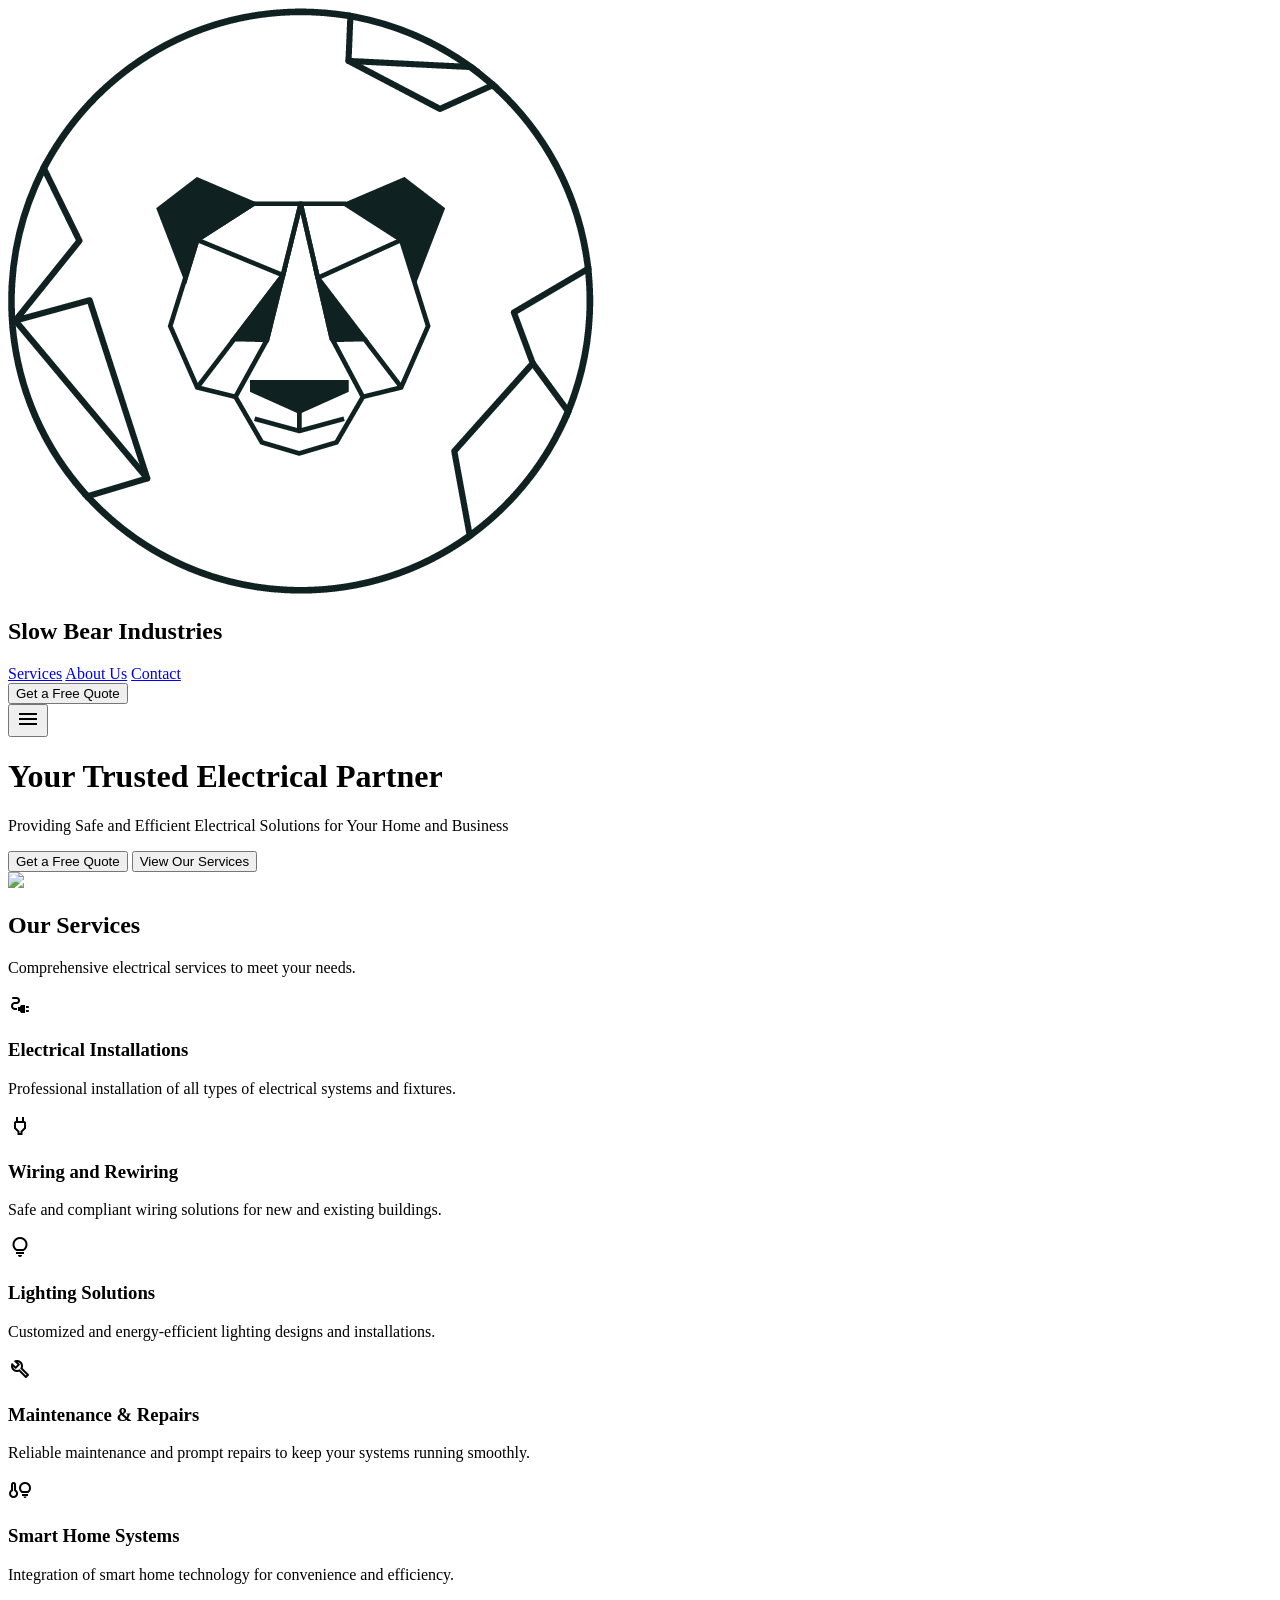
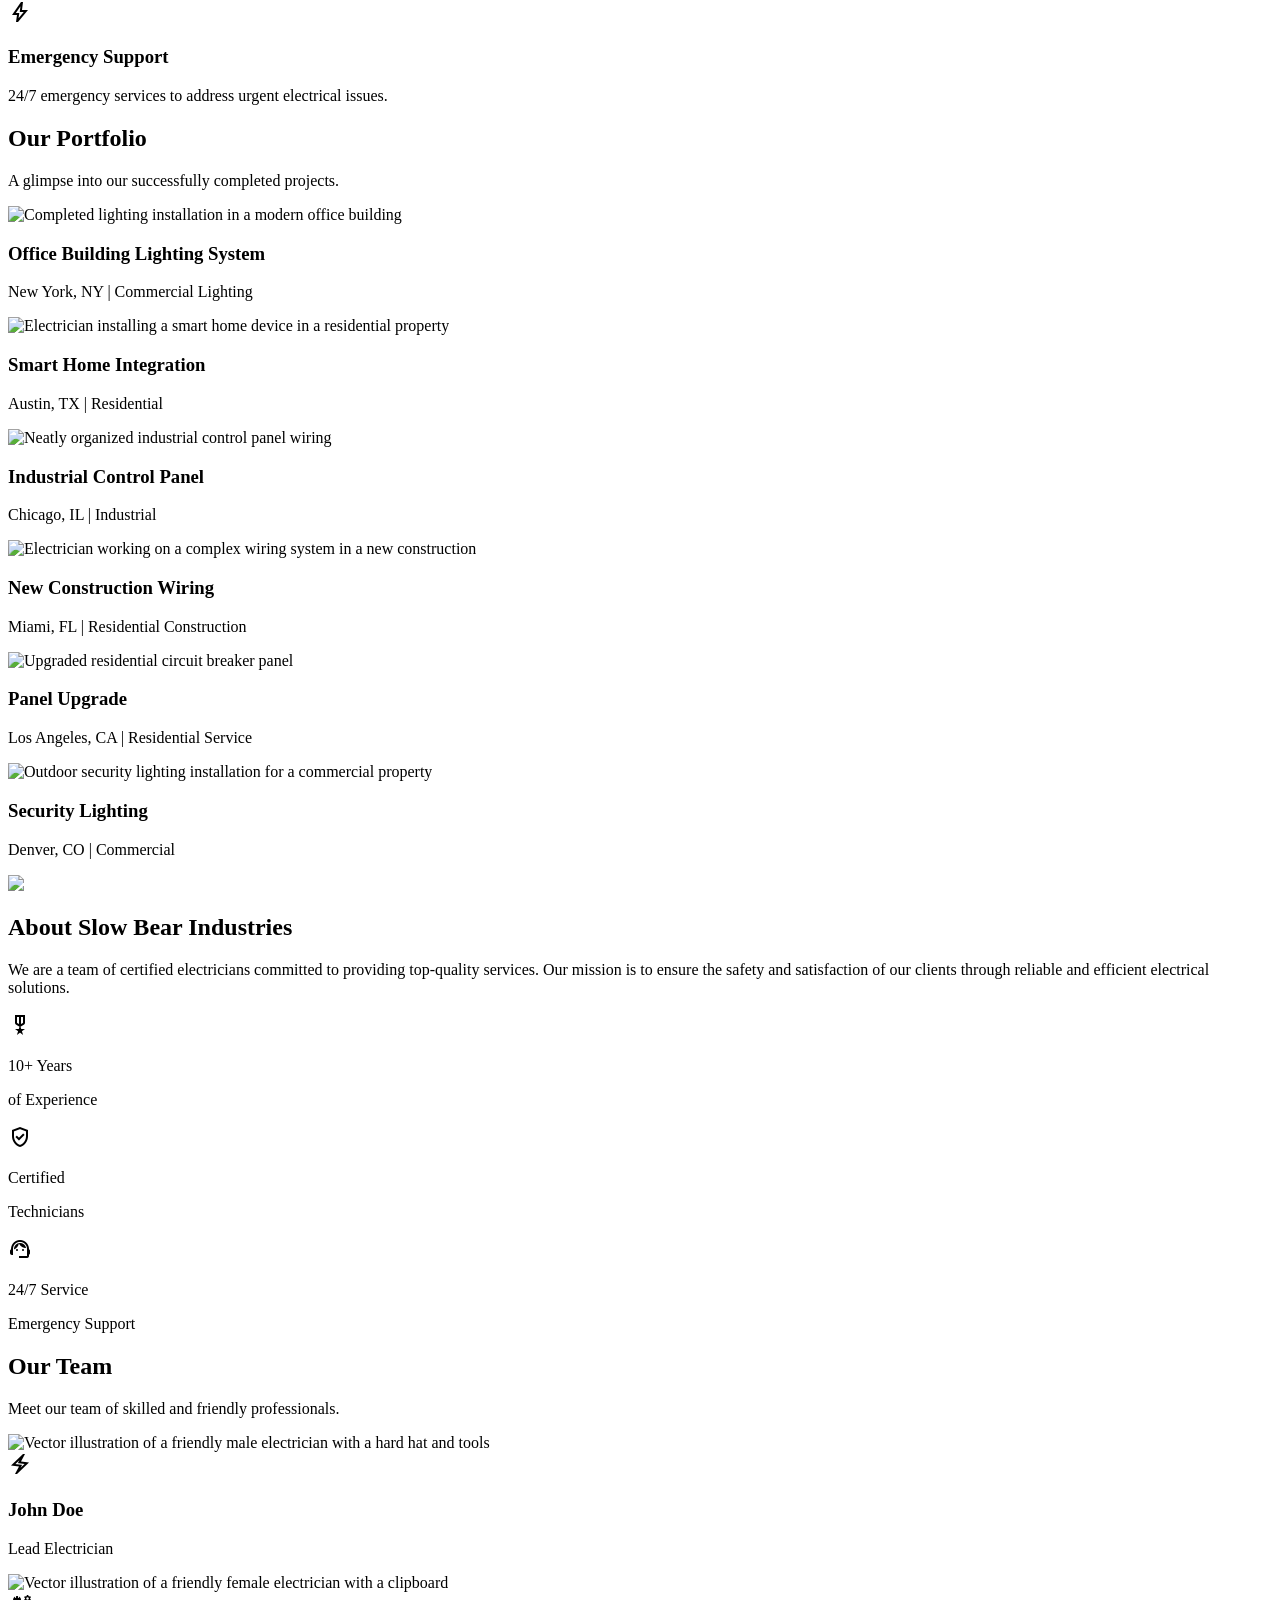
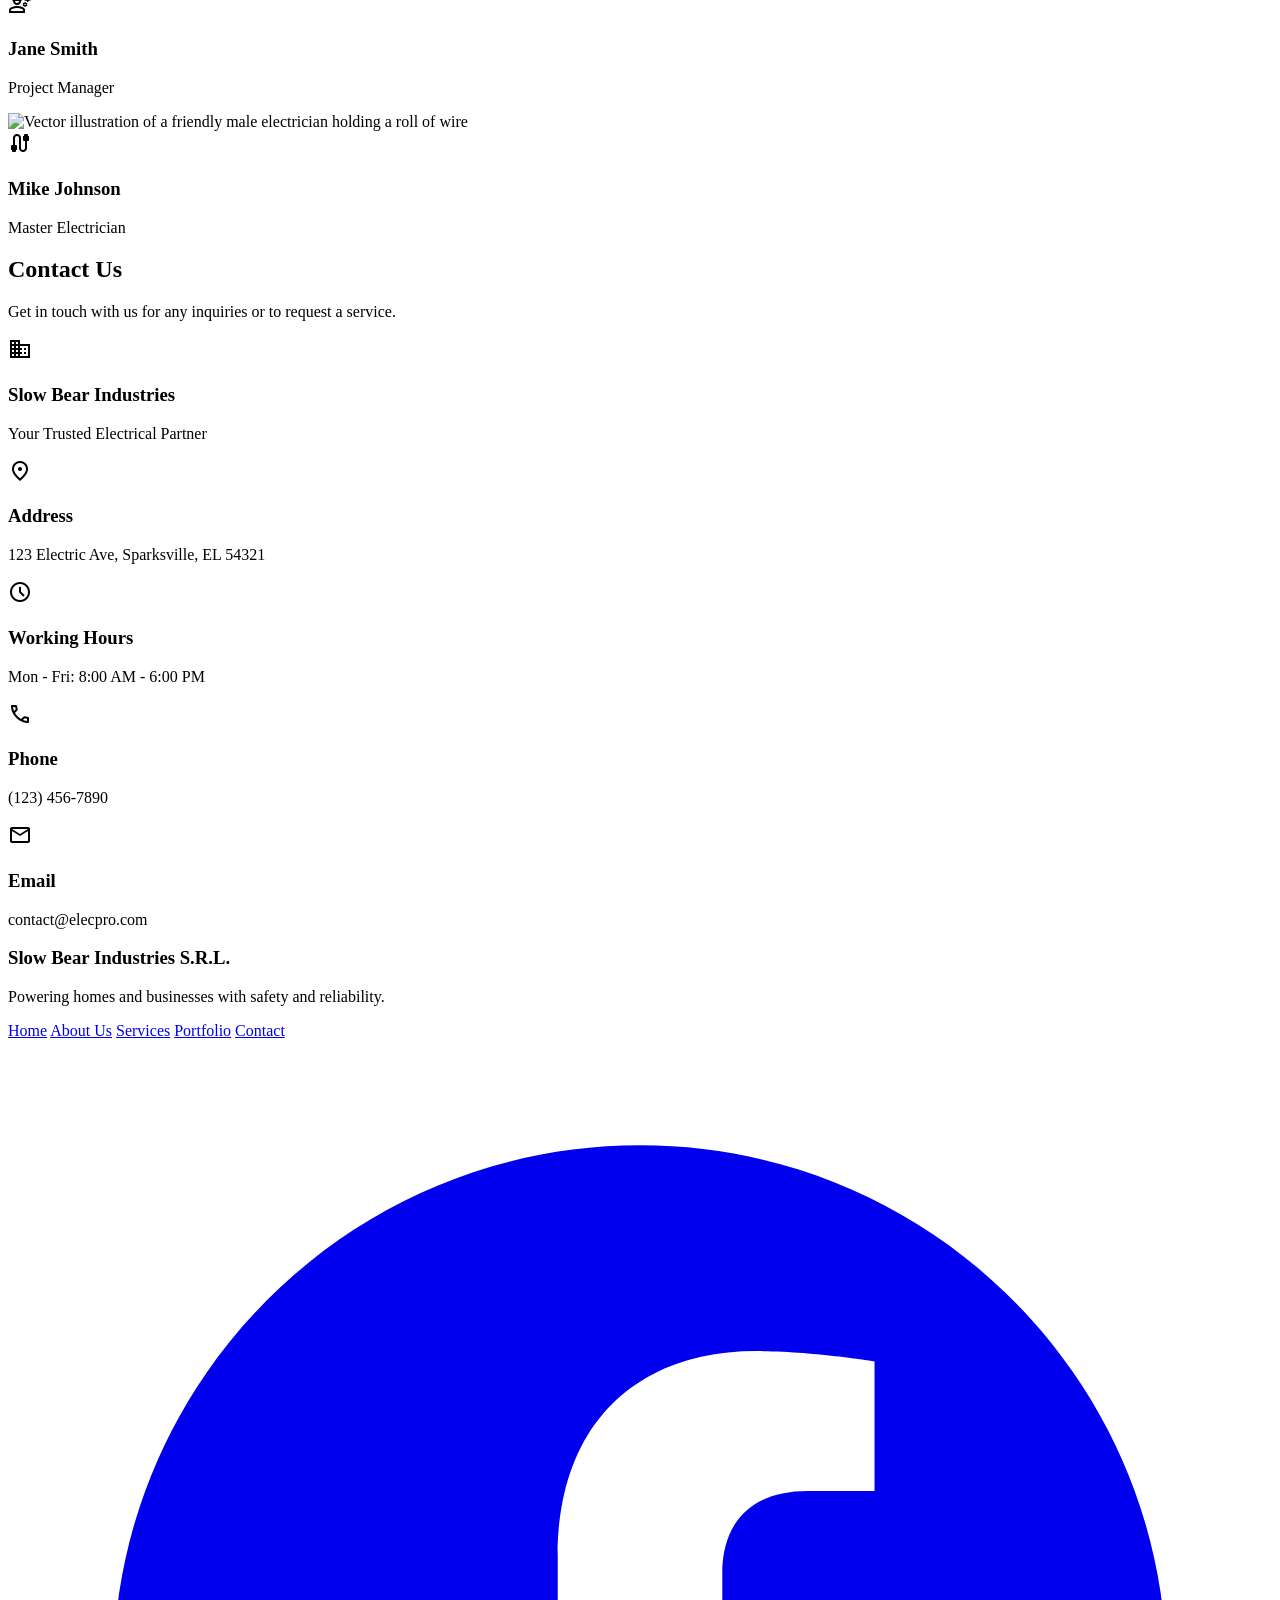
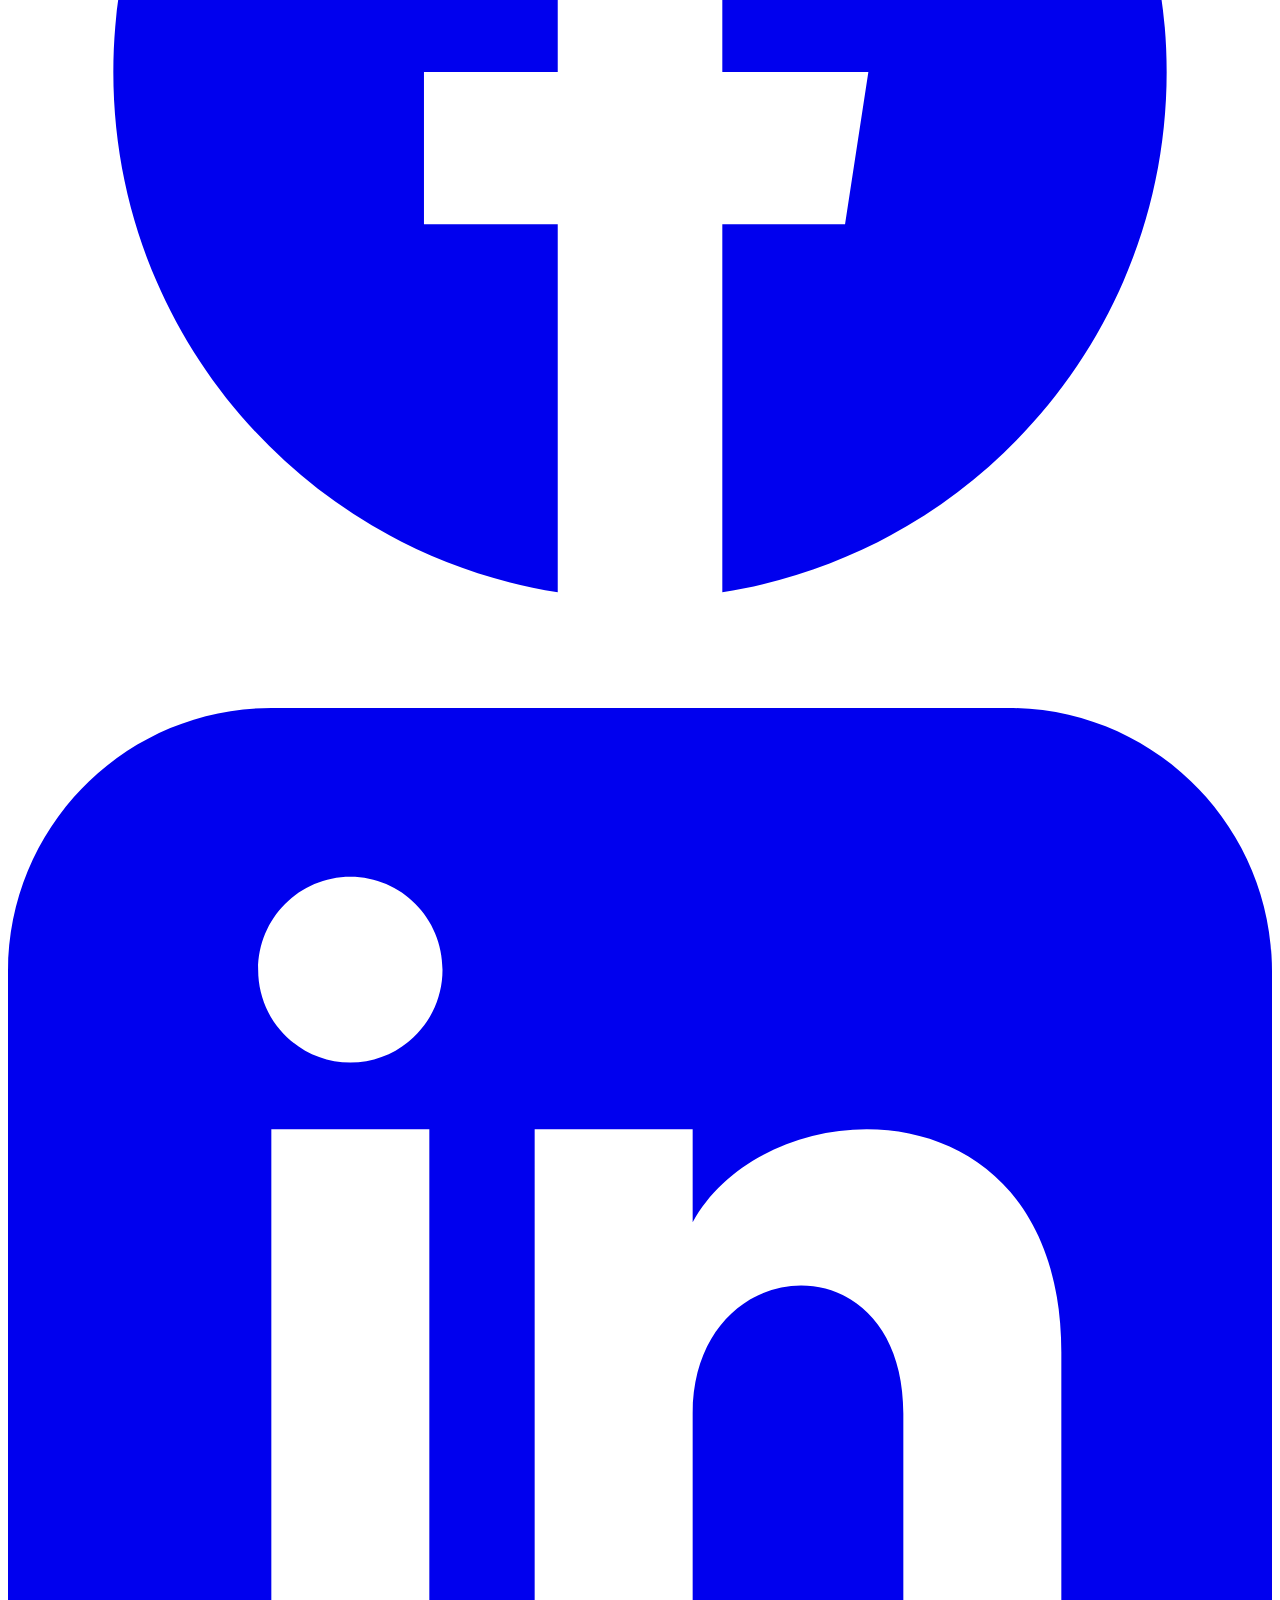
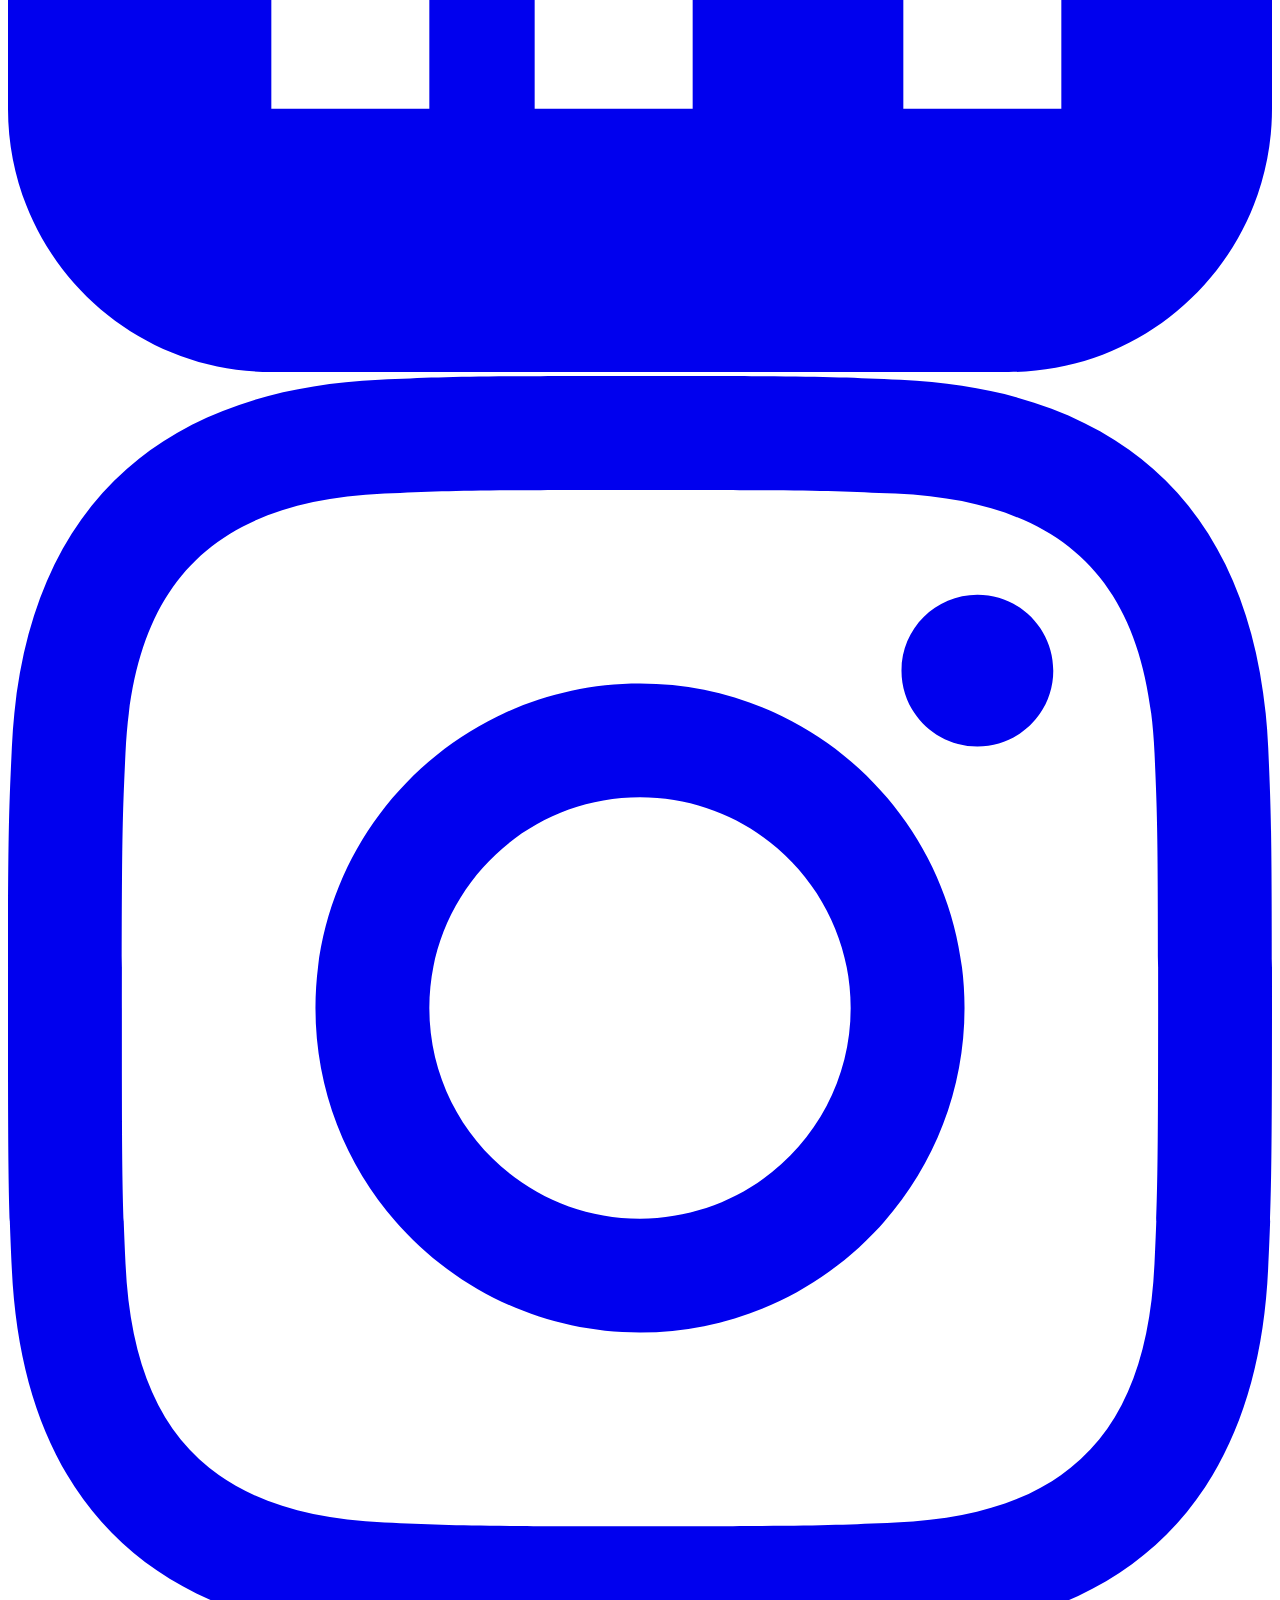
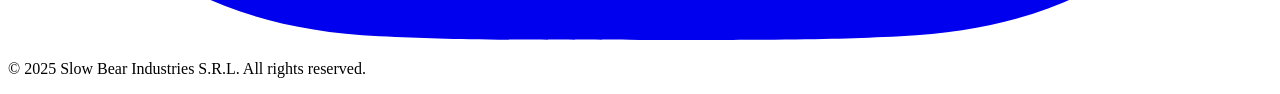
==== commit 7460ef05: "Quick update" ====
--- a/index.html
+++ b/index.html
@@ -3,7 +3,7 @@
   <head>
     <meta charset="utf-8" />
     <meta content="width=device-width, initial-scale=1.0" name="viewport" />
-    <title>ElecPro - Your Trusted Electrical Partner</title>
+    <title>Slow Bear Industries - Your Trusted Electrical Partner</title>
     <script src="https://cdn.tailwindcss.com?plugins=forms,container-queries"></script>
     <link
       href="https://fonts.googleapis.com/css2?family=Work+Sans:wght@400;500;700;900&amp;display=swap"
@@ -55,20 +55,11 @@
               <div
                 class="flex items-center gap-4 text-gray-900 dark:text-white"
               >
-                <div class="size-6 text-primary">
-                  <svg
-                    fill="none"
-                    viewBox="0 0 48 48"
-                    xmlns="http://www.w3.org/2000/svg"
-                  >
-                    <path
-                      d="M24 45.8096C19.6865 45.8096 15.4698 44.5305 11.8832 42.134C8.29667 39.7376 5.50128 36.3314 3.85056 32.3462C2.19985 28.361 1.76794 23.9758 2.60947 19.7452C3.451 15.5145 5.52816 11.6284 8.57829 8.5783C11.6284 5.52817 15.5145 3.45101 19.7452 2.60948C23.9758 1.76795 28.361 2.19986 32.3462 3.85057C36.3314 5.50129 39.7376 8.29668 42.134 11.8833C44.5305 15.4698 45.8096 19.6865 45.8096 24L24 24L24 45.8096Z"
-                      fill="currentColor"
-                    ></path>
-                  </svg>
+                <div class="size-16 text-primary">
+                  <img src="/img/eps.png" alt="" />
                 </div>
                 <h2 class="text-xl font-bold leading-tight tracking-[-0.015em]">
-                  ElecPro
+                  Slow Bear Industries
                 </h2>
               </div>
               <div class="hidden md:flex flex-1 justify-end gap-8">
@@ -449,7 +440,7 @@
                   <h2
                     class="text-3xl md:text-4xl font-bold text-gray-900 dark:text-white"
                   >
-                    About ElecPro
+                    About Slow Bear Industries
                   </h2>
                   <p
                     class="text-base md:text-lg text-gray-600 dark:text-gray-400"
@@ -646,7 +637,7 @@
                         <h3
                           class="text-xl font-bold text-gray-900 dark:text-white"
                         >
-                          ElecPro
+                          Slow Bear Industries
                         </h3>
                         <p class="text-gray-600 dark:text-gray-400">
                           Your Trusted Electrical Partner
@@ -751,7 +742,9 @@
               class="grid grid-cols-1 md:grid-cols-3 gap-8 text-center md:text-left"
             >
               <div class="flex flex-col items-center md:items-start">
-                <h3 class="text-2xl font-bold text-warning">ElectroServ</h3>
+                <h3 class="text-2xl font-bold text-warning">
+                  Slow Bear Industries S.R.L.
+                </h3>
                 <p class="text-gray-300 mt-2 text-sm">
                   Powering homes and businesses with safety and reliability.
                 </p>
@@ -838,7 +831,7 @@
             <div
               class="border-t border-gray-700 mt-8 pt-6 text-center text-gray-400 text-sm"
             >
-              <p>© 2025 ElectroServ. All rights reserved.</p>
+              <p>© 2025 Slow Bear Industries S.R.L. All rights reserved.</p>
             </div>
           </div>
         </footer>
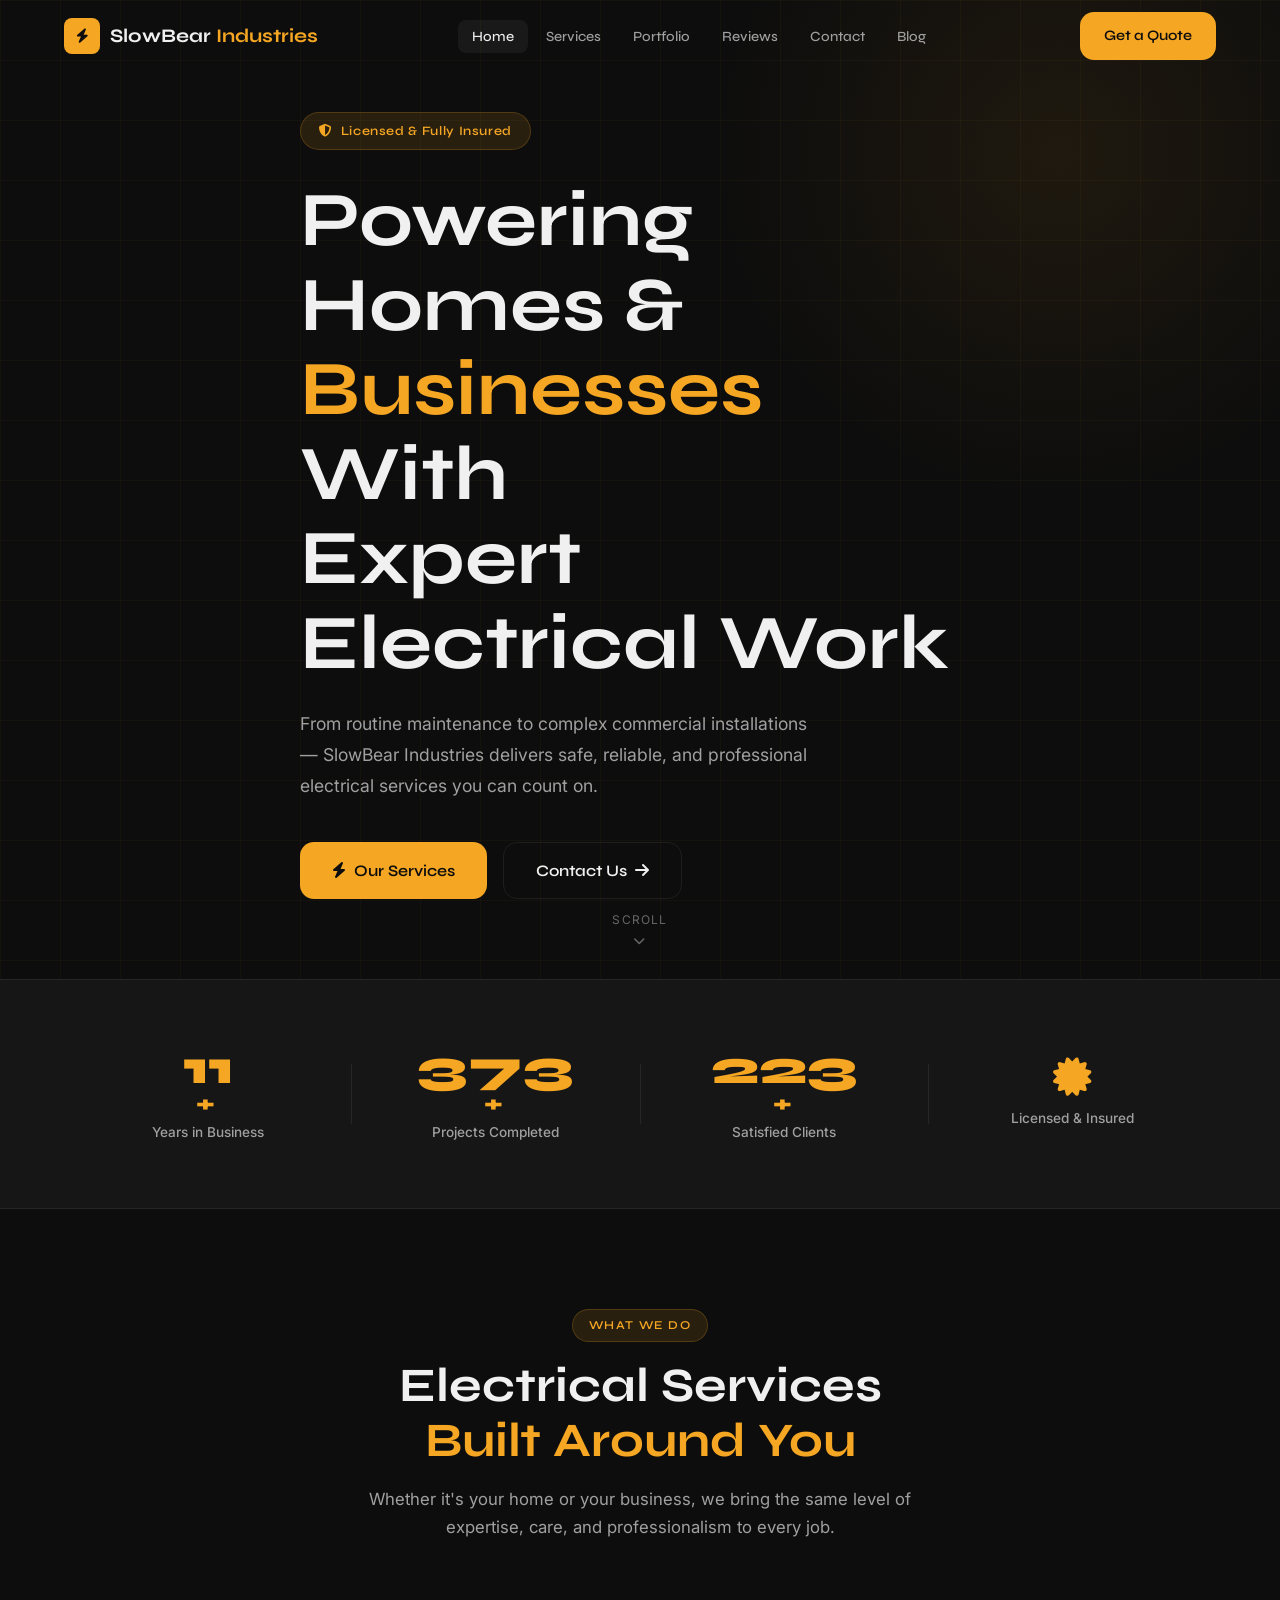
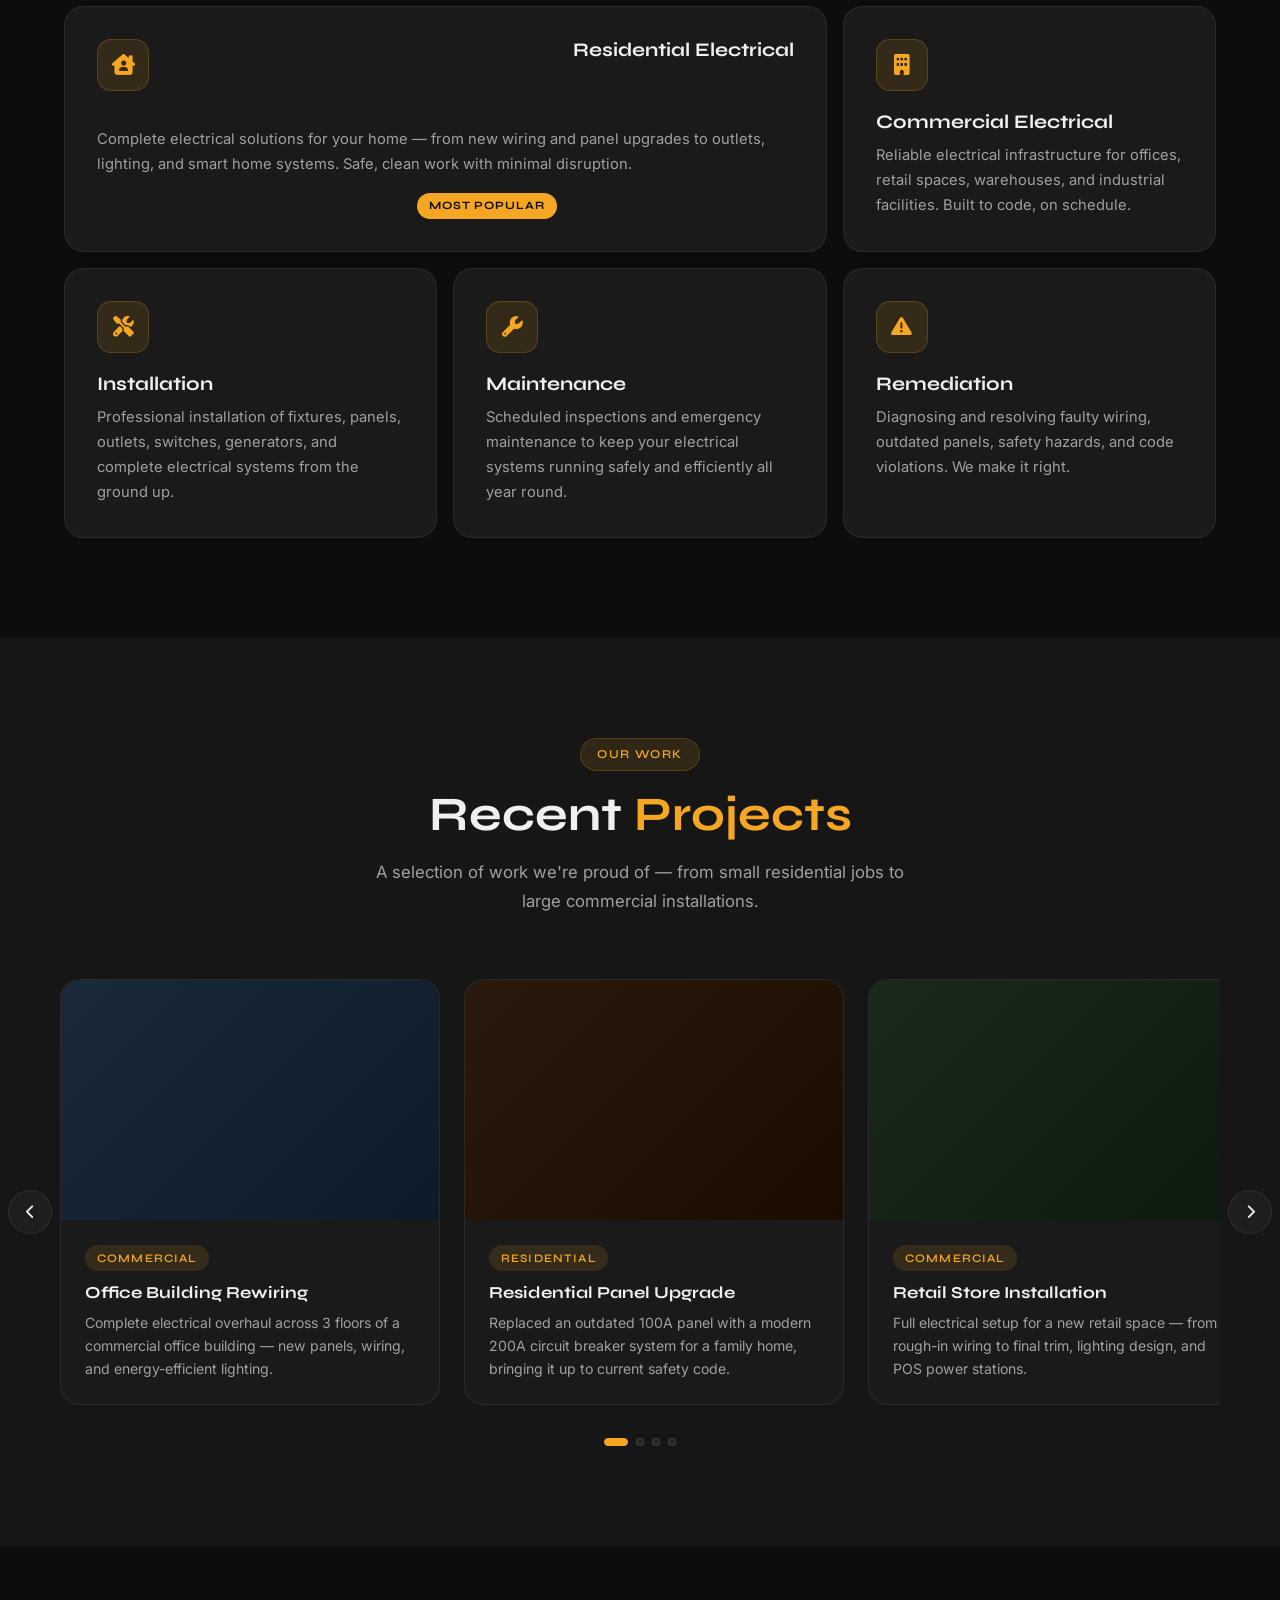
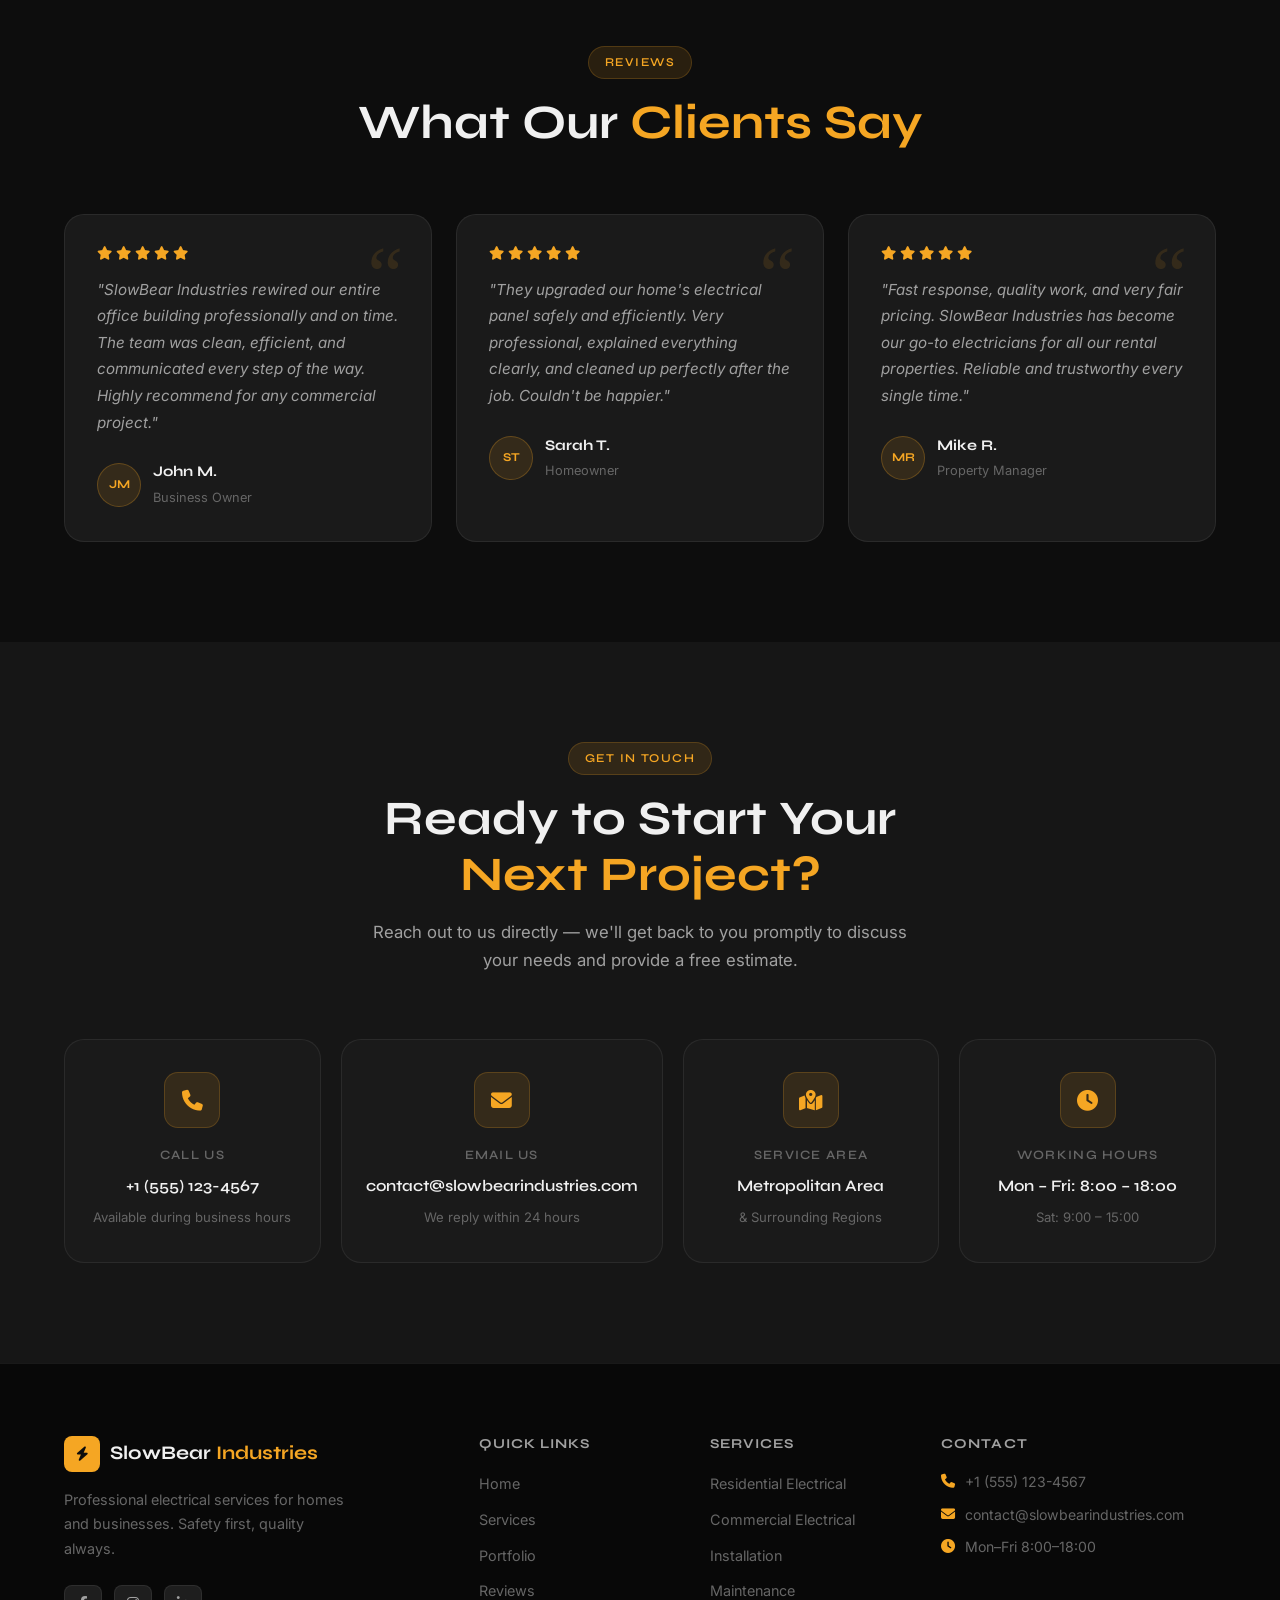
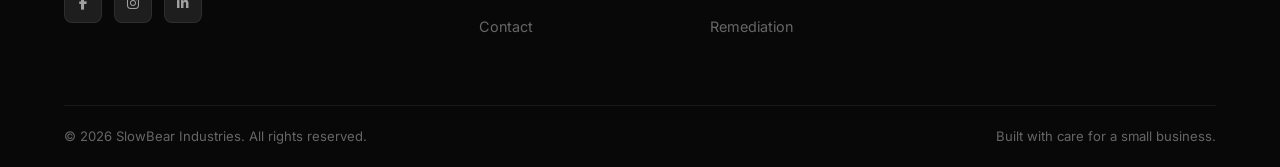
==== commit 96110142: "Add files via upload" ====
--- a/index.html
+++ b/index.html
@@ -1,841 +1,496 @@
 <!DOCTYPE html>
-<html class="light" lang="en">
-  <head>
-    <meta charset="utf-8" />
-    <meta content="width=device-width, initial-scale=1.0" name="viewport" />
-    <title>Slow Bear Industries - Your Trusted Electrical Partner</title>
-    <script src="https://cdn.tailwindcss.com?plugins=forms,container-queries"></script>
-    <link
-      href="https://fonts.googleapis.com/css2?family=Work+Sans:wght@400;500;700;900&amp;display=swap"
-      rel="stylesheet"
-    />
-    <link
-      href="https://fonts.googleapis.com/css2?family=Material+Symbols+Outlined"
-      rel="stylesheet"
-    />
-    <script id="tailwind-config">
-      tailwind.config = {
-        darkMode: "class",
-        theme: {
-          extend: {
-            colors: {
-              primary: "#138aec",
-              "background-light": "#f6f7f8",
-              "background-dark": "#101a22",
-              warning: "#facc15",
-            },
-            fontFamily: {
-              display: ["Work Sans"],
-            },
-            borderRadius: {
-              DEFAULT: "0.25rem",
-              lg: "0.5rem",
-              xl: "0.75rem",
-              full: "9999px",
-            },
-          },
-        },
-      };
-    </script>
-  </head>
-  <body class="bg-background-light dark:bg-background-dark font-display">
-    <div
-      class="relative flex h-auto min-h-screen w-full flex-col group/design-root overflow-x-hidden"
-    >
-      <div class="layout-container flex h-full grow flex-col">
-        <header
-          class="px-4 md:px-10 lg:px-20 xl:px-40 flex justify-center py-5"
-        >
-          <div
-            class="layout-content-container flex flex-col max-w-[1280px] flex-1"
-          >
-            <div
-              class="flex items-center justify-between whitespace-nowrap border-b border-solid border-gray-200 dark:border-gray-800 px-6 sm:px-10 py-3"
-            >
-              <div
-                class="flex items-center gap-4 text-gray-900 dark:text-white"
-              >
-                <div class="size-16 text-primary">
-                  <img src="/img/eps.png" alt="" />
-                </div>
-                <h2 class="text-xl font-bold leading-tight tracking-[-0.015em]">
-                  Slow Bear Industries
-                </h2>
-              </div>
-              <div class="hidden md:flex flex-1 justify-end gap-8">
-                <div class="flex items-center gap-9">
-                  <a
-                    class="text-sm font-medium leading-normal text-gray-800 dark:text-gray-300 hover:text-primary dark:hover:text-primary"
-                    href="#"
-                    >Services</a
-                  >
-                  <a
-                    class="text-sm font-medium leading-normal text-gray-800 dark:text-gray-300 hover:text-primary dark:hover:text-primary"
-                    href="#"
-                    >About Us</a
-                  >
-                  <a
-                    class="text-sm font-medium leading-normal text-gray-800 dark:text-gray-300 hover:text-primary dark:hover:text-primary"
-                    href="#"
-                    >Contact</a
-                  >
-                </div>
-                <button
-                  class="flex min-w-[84px] max-w-[480px] cursor-pointer items-center justify-center overflow-hidden rounded-lg h-10 px-4 bg-primary text-white text-sm font-bold leading-normal tracking-[0.015em] hover:bg-primary/90 transition-colors"
-                >
-                  <span class="truncate">Get a Free Quote</span>
-                </button>
-              </div>
-              <div class="md:hidden">
-                <button class="p-2 text-gray-800 dark:text-gray-300">
-                  <span class="material-symbols-outlined">menu</span>
-                </button>
-              </div>
-            </div>
-          </div>
-        </header>
-        <main class="flex-1">
-          <div
-            class="px-4 md:px-10 lg:px-20 xl:px-40 flex flex-1 justify-center py-10 md:py-20"
-          >
-            <div
-              class="layout-content-container flex flex-col max-w-[1280px] flex-1"
-            >
-              <div class="grid grid-cols-1 lg:grid-cols-2 gap-12 items-center">
-                <div class="flex flex-col gap-6 text-center lg:text-left">
-                  <h1
-                    class="text-4xl md:text-5xl lg:text-6xl font-black leading-tight tracking-tighter text-gray-900 dark:text-white"
-                  >
-                    Your Trusted Electrical Partner
-                  </h1>
-                  <p
-                    class="text-base md:text-lg text-gray-600 dark:text-gray-400"
-                  >
-                    Providing Safe and Efficient Electrical Solutions for Your
-                    Home and Business
-                  </p>
-                  <div
-                    class="flex flex-col sm:flex-row gap-4 justify-center lg:justify-start mt-4"
-                  >
-                    <button
-                      class="flex min-w-[84px] max-w-[480px] cursor-pointer items-center justify-center overflow-hidden rounded-lg h-12 px-6 bg-primary text-white text-base font-bold leading-normal tracking-[0.015em] hover:bg-primary/90 transition-colors"
-                    >
-                      <span class="truncate">Get a Free Quote</span>
-                    </button>
-                    <button
-                      class="flex min-w-[84px] max-w-[480px] cursor-pointer items-center justify-center overflow-hidden rounded-lg h-12 px-6 bg-primary/20 text-primary text-base font-bold leading-normal tracking-[0.015em] hover:bg-primary/30 transition-colors"
-                    >
-                      <span class="truncate">View Our Services</span>
-                    </button>
-                  </div>
-                </div>
-                <div class="w-full h-full flex items-center justify-center">
-                  <img
-                    class="w-full max-w-lg h-auto rounded-lg"
-                    data-alt="Vector illustration of a team of electricians working on an electrical panel. The style is modern and clean, with a blue and yellow color palette."
-                    src="https://lh3.googleusercontent.com/aida-public/[base64]"
-                  />
-                </div>
-              </div>
-            </div>
-          </div>
-          <section
-            class="px-4 md:px-10 lg:px-20 xl:px-40 flex justify-center py-10 md:py-20 bg-white dark:bg-gray-900/50"
-          >
-            <div
-              class="layout-content-container flex flex-col max-w-[1280px] flex-1 gap-12"
-            >
-              <div class="flex flex-col gap-4 text-center">
-                <h2
-                  class="text-3xl md:text-4xl font-bold text-gray-900 dark:text-white"
-                >
-                  Our Services
-                </h2>
-                <p
-                  class="text-base md:text-lg text-gray-600 dark:text-gray-400"
-                >
-                  Comprehensive electrical services to meet your needs.
-                </p>
-              </div>
-              <div class="grid grid-cols-1 sm:grid-cols-2 lg:grid-cols-3 gap-8">
-                <div
-                  class="flex flex-col items-center text-center p-6 bg-white dark:bg-background-dark rounded-xl shadow-lg hover:shadow-2xl transition-shadow duration-300"
-                >
-                  <div
-                    class="flex items-center justify-center h-20 w-20 rounded-full bg-primary/10 mb-4"
-                  >
-                    <span
-                      class="material-symbols-outlined text-4xl text-primary"
-                      >electrical_services</span
-                    >
-                  </div>
-                  <h3
-                    class="text-xl font-bold text-gray-900 dark:text-white mb-2"
-                  >
-                    Electrical Installations
-                  </h3>
-                  <p class="text-gray-600 dark:text-gray-400">
-                    Professional installation of all types of electrical systems
-                    and fixtures.
-                  </p>
-                </div>
-                <div
-                  class="flex flex-col items-center text-center p-6 bg-white dark:bg-background-dark rounded-xl shadow-lg hover:shadow-2xl transition-shadow duration-300"
-                >
-                  <div
-                    class="flex items-center justify-center h-20 w-20 rounded-full bg-primary/10 mb-4"
-                  >
-                    <span
-                      class="material-symbols-outlined text-4xl text-primary"
-                      >power</span
-                    >
-                  </div>
-                  <h3
-                    class="text-xl font-bold text-gray-900 dark:text-white mb-2"
-                  >
-                    Wiring and Rewiring
-                  </h3>
-                  <p class="text-gray-600 dark:text-gray-400">
-                    Safe and compliant wiring solutions for new and existing
-                    buildings.
-                  </p>
-                </div>
-                <div
-                  class="flex flex-col items-center text-center p-6 bg-white dark:bg-background-dark rounded-xl shadow-lg hover:shadow-2xl transition-shadow duration-300"
-                >
-                  <div
-                    class="flex items-center justify-center h-20 w-20 rounded-full bg-primary/10 mb-4"
-                  >
-                    <span
-                      class="material-symbols-outlined text-4xl text-primary"
-                      >lightbulb</span
-                    >
-                  </div>
-                  <h3
-                    class="text-xl font-bold text-gray-900 dark:text-white mb-2"
-                  >
-                    Lighting Solutions
-                  </h3>
-                  <p class="text-gray-600 dark:text-gray-400">
-                    Customized and energy-efficient lighting designs and
-                    installations.
-                  </p>
-                </div>
-                <div
-                  class="flex flex-col items-center text-center p-6 bg-white dark:bg-background-dark rounded-xl shadow-lg hover:shadow-2xl transition-shadow duration-300"
-                >
-                  <div
-                    class="flex items-center justify-center h-20 w-20 rounded-full bg-warning/20 mb-4"
-                  >
-                    <span
-                      class="material-symbols-outlined text-4xl text-warning"
-                      >build</span
-                    >
-                  </div>
-                  <h3
-                    class="text-xl font-bold text-gray-900 dark:text-white mb-2"
-                  >
-                    Maintenance &amp; Repairs
-                  </h3>
-                  <p class="text-gray-600 dark:text-gray-400">
-                    Reliable maintenance and prompt repairs to keep your systems
-                    running smoothly.
-                  </p>
-                </div>
-                <div
-                  class="flex flex-col items-center text-center p-6 bg-white dark:bg-background-dark rounded-xl shadow-lg hover:shadow-2xl transition-shadow duration-300"
-                >
-                  <div
-                    class="flex items-center justify-center h-20 w-20 rounded-full bg-warning/20 mb-4"
-                  >
-                    <span
-                      class="material-symbols-outlined text-4xl text-warning"
-                      >home_iot_device</span
-                    >
-                  </div>
-                  <h3
-                    class="text-xl font-bold text-gray-900 dark:text-white mb-2"
-                  >
-                    Smart Home Systems
-                  </h3>
-                  <p class="text-gray-600 dark:text-gray-400">
-                    Integration of smart home technology for convenience and
-                    efficiency.
-                  </p>
-                </div>
-                <div
-                  class="flex flex-col items-center text-center p-6 bg-white dark:bg-background-dark rounded-xl shadow-lg hover:shadow-2xl transition-shadow duration-300"
-                >
-                  <div
-                    class="flex items-center justify-center h-20 w-20 rounded-full bg-warning/20 mb-4"
-                  >
-                    <span
-                      class="material-symbols-outlined text-4xl text-warning"
-                      >bolt</span
-                    >
-                  </div>
-                  <h3
-                    class="text-xl font-bold text-gray-900 dark:text-white mb-2"
-                  >
-                    Emergency Support
-                  </h3>
-                  <p class="text-gray-600 dark:text-gray-400">
-                    24/7 emergency services to address urgent electrical issues.
-                  </p>
-                </div>
-              </div>
-            </div>
-          </section>
-          <section
-            class="px-4 md:px-10 lg:px-20 xl:px-40 flex justify-center py-10 md:py-20 bg-background-light dark:bg-background-dark"
-          >
-            <div
-              class="layout-content-container flex flex-col max-w-[1280px] flex-1 gap-12"
-            >
-              <div class="flex flex-col gap-4 text-center">
-                <h2
-                  class="text-3xl md:text-4xl font-bold text-gray-900 dark:text-white"
-                >
-                  Our Portfolio
-                </h2>
-                <p
-                  class="text-base md:text-lg text-gray-600 dark:text-gray-400"
-                >
-                  A glimpse into our successfully completed projects.
-                </p>
-              </div>
-              <div class="grid grid-cols-1 sm:grid-cols-2 lg:grid-cols-3 gap-8">
-                <div
-                  class="flex flex-col bg-white dark:bg-gray-900/50 rounded-xl shadow-md hover:shadow-xl transition-shadow duration-300 overflow-hidden"
-                >
-                  <img
-                    alt="Completed lighting installation in a modern office building"
-                    class="w-full h-48 object-cover"
-                    src="https://lh3.googleusercontent.com/aida-public/[base64]"
-                  />
-                  <div class="p-6 flex flex-col flex-1">
-                    <h3
-                      class="text-xl font-bold text-gray-900 dark:text-white mb-2"
-                    >
-                      Office Building Lighting System
-                    </h3>
-                    <p class="text-gray-600 dark:text-gray-400">
-                      New York, NY | Commercial Lighting
-                    </p>
-                  </div>
-                </div>
-                <div
-                  class="flex flex-col bg-white dark:bg-gray-900/50 rounded-xl shadow-md hover:shadow-xl transition-shadow duration-300 overflow-hidden"
-                >
-                  <img
-                    alt="Electrician installing a smart home device in a residential property"
-                    class="w-full h-48 object-cover"
-                    src="https://lh3.googleusercontent.com/aida-public/[base64]"
-                  />
-                  <div class="p-6 flex flex-col flex-1">
-                    <h3
-                      class="text-xl font-bold text-gray-900 dark:text-white mb-2"
-                    >
-                      Smart Home Integration
-                    </h3>
-                    <p class="text-gray-600 dark:text-gray-400">
-                      Austin, TX | Residential
-                    </p>
-                  </div>
-                </div>
-                <div
-                  class="flex flex-col bg-white dark:bg-gray-900/50 rounded-xl shadow-md hover:shadow-xl transition-shadow duration-300 overflow-hidden"
-                >
-                  <img
-                    alt="Neatly organized industrial control panel wiring"
-                    class="w-full h-48 object-cover"
-                    src="https://lh3.googleusercontent.com/aida-public/[base64]"
-                  />
-                  <div class="p-6 flex flex-col flex-1">
-                    <h3
-                      class="text-xl font-bold text-gray-900 dark:text-white mb-2"
-                    >
-                      Industrial Control Panel
-                    </h3>
-                    <p class="text-gray-600 dark:text-gray-400">
-                      Chicago, IL | Industrial
-                    </p>
-                  </div>
-                </div>
-                <div
-                  class="flex flex-col bg-white dark:bg-gray-900/50 rounded-xl shadow-md hover:shadow-xl transition-shadow duration-300 overflow-hidden"
-                >
-                  <img
-                    alt="Electrician working on a complex wiring system in a new construction"
-                    class="w-full h-48 object-cover"
-                    src="https://lh3.googleusercontent.com/aida-public/[base64]"
-                  />
-                  <div class="p-6 flex flex-col flex-1">
-                    <h3
-                      class="text-xl font-bold text-gray-900 dark:text-white mb-2"
-                    >
-                      New Construction Wiring
-                    </h3>
-                    <p class="text-gray-600 dark:text-gray-400">
-                      Miami, FL | Residential Construction
-                    </p>
-                  </div>
-                </div>
-                <div
-                  class="flex flex-col bg-white dark:bg-gray-900/50 rounded-xl shadow-md hover:shadow-xl transition-shadow duration-300 overflow-hidden"
-                >
-                  <img
-                    alt="Upgraded residential circuit breaker panel"
-                    class="w-full h-48 object-cover"
-                    src="https://lh3.googleusercontent.com/aida-public/[base64]"
-                  />
-                  <div class="p-6 flex flex-col flex-1">
-                    <h3
-                      class="text-xl font-bold text-gray-900 dark:text-white mb-2"
-                    >
-                      Panel Upgrade
-                    </h3>
-                    <p class="text-gray-600 dark:text-gray-400">
-                      Los Angeles, CA | Residential Service
-                    </p>
-                  </div>
-                </div>
-                <div
-                  class="flex flex-col bg-white dark:bg-gray-900/50 rounded-xl shadow-md hover:shadow-xl transition-shadow duration-300 overflow-hidden"
-                >
-                  <img
-                    alt="Outdoor security lighting installation for a commercial property"
-                    class="w-full h-48 object-cover"
-                    src="https://lh3.googleusercontent.com/aida-public/[base64]"
-                  />
-                  <div class="p-6 flex flex-col flex-1">
-                    <h3
-                      class="text-xl font-bold text-gray-900 dark:text-white mb-2"
-                    >
-                      Security Lighting
-                    </h3>
-                    <p class="text-gray-600 dark:text-gray-400">
-                      Denver, CO | Commercial
-                    </p>
-                  </div>
-                </div>
-              </div>
-            </div>
-          </section>
-          <section
-            class="px-4 md:px-10 lg:px-20 xl:px-40 flex justify-center py-10 md:py-20 bg-white dark:bg-gray-900/50"
-          >
-            <div
-              class="layout-content-container flex flex-col max-w-[1280px] flex-1 gap-12"
-            >
-              <div class="grid grid-cols-1 lg:grid-cols-2 gap-12 items-center">
-                <div class="w-full h-full flex items-center justify-center">
-                  <img
-                    class="w-full max-w-lg h-auto rounded-lg"
-                    data-alt="Vector illustration of electricians working in a workshop. The style is flat, geometric, and friendly, with a blue, yellow, and white color scheme."
-                    src="https://lh3.googleusercontent.com/aida-public/[base64]"
-                  />
-                </div>
-                <div class="flex flex-col gap-6 text-center lg:text-left">
-                  <h2
-                    class="text-3xl md:text-4xl font-bold text-gray-900 dark:text-white"
-                  >
-                    About Slow Bear Industries
-                  </h2>
-                  <p
-                    class="text-base md:text-lg text-gray-600 dark:text-gray-400"
-                  >
-                    We are a team of certified electricians committed to
-                    providing top-quality services. Our mission is to ensure the
-                    safety and satisfaction of our clients through reliable and
-                    efficient electrical solutions.
-                  </p>
-                  <div class="grid grid-cols-1 sm:grid-cols-3 gap-4 mt-4">
-                    <div
-                      class="flex items-center gap-3 p-4 rounded-lg bg-background-light dark:bg-background-dark"
-                    >
-                      <div
-                        class="flex items-center justify-center h-12 w-12 rounded-full bg-primary/10 text-primary"
-                      >
-                        <span class="material-symbols-outlined text-2xl"
-                          >military_tech</span
-                        >
-                      </div>
-                      <div class="text-left">
-                        <p class="font-bold text-gray-900 dark:text-white">
-                          10+ Years
-                        </p>
-                        <p class="text-sm text-gray-600 dark:text-gray-400">
-                          of Experience
-                        </p>
-                      </div>
-                    </div>
-                    <div
-                      class="flex items-center gap-3 p-4 rounded-lg bg-background-light dark:bg-background-dark"
-                    >
-                      <div
-                        class="flex items-center justify-center h-12 w-12 rounded-full bg-primary/10 text-primary"
-                      >
-                        <span class="material-symbols-outlined text-2xl"
-                          >verified_user</span
-                        >
-                      </div>
-                      <div class="text-left">
-                        <p class="font-bold text-gray-900 dark:text-white">
-                          Certified
-                        </p>
-                        <p class="text-sm text-gray-600 dark:text-gray-400">
-                          Technicians
-                        </p>
-                      </div>
-                    </div>
-                    <div
-                      class="flex items-center gap-3 p-4 rounded-lg bg-background-light dark:bg-background-dark"
-                    >
-                      <div
-                        class="flex items-center justify-center h-12 w-12 rounded-full bg-primary/10 text-primary"
-                      >
-                        <span class="material-symbols-outlined text-2xl"
-                          >support_agent</span
-                        >
-                      </div>
-                      <div class="text-left">
-                        <p class="font-bold text-gray-900 dark:text-white">
-                          24/7 Service
-                        </p>
-                        <p class="text-sm text-gray-600 dark:text-gray-400">
-                          Emergency Support
-                        </p>
-                      </div>
-                    </div>
-                  </div>
-                </div>
-              </div>
-            </div>
-          </section>
-          <section
-            class="px-4 md:px-10 lg:px-20 xl:px-40 flex justify-center py-10 md:py-20 bg-background-light dark:bg-background-dark"
-          >
-            <div
-              class="layout-content-container flex flex-col max-w-[1280px] flex-1 gap-12"
-            >
-              <div class="flex flex-col gap-4 text-center">
-                <h2
-                  class="text-3xl md:text-4xl font-bold text-gray-900 dark:text-white"
-                >
-                  Our Team
-                </h2>
-                <p
-                  class="text-base md:text-lg text-gray-600 dark:text-gray-400"
-                >
-                  Meet our team of skilled and friendly professionals.
-                </p>
-              </div>
-              <div class="grid grid-cols-1 sm:grid-cols-2 lg:grid-cols-3 gap-8">
-                <div
-                  class="flex flex-col items-center text-center p-6 bg-white dark:bg-gray-900/50 rounded-xl shadow-lg hover:shadow-2xl transition-shadow duration-300"
-                >
-                  <div class="relative mb-4">
-                    <img
-                      alt="Vector illustration of a friendly male electrician with a hard hat and tools"
-                      class="w-48 h-48 rounded-full object-cover"
-                      src="https://lh3.googleusercontent.com/aida-public/[base64]"
-                    />
-                    <div
-                      class="absolute -bottom-2 -right-2 flex items-center justify-center h-12 w-12 rounded-full bg-primary text-white"
-                    >
-                      <span class="material-symbols-outlined text-2xl"
-                        >electric_bolt</span
-                      >
-                    </div>
-                  </div>
-                  <h3 class="text-xl font-bold text-gray-900 dark:text-white">
-                    John Doe
-                  </h3>
-                  <p class="text-primary font-medium">Lead Electrician</p>
-                </div>
-                <div
-                  class="flex flex-col items-center text-center p-6 bg-white dark:bg-gray-900/50 rounded-xl shadow-lg hover:shadow-2xl transition-shadow duration-300"
-                >
-                  <div class="relative mb-4">
-                    <img
-                      alt="Vector illustration of a friendly female electrician with a clipboard"
-                      class="w-48 h-48 rounded-full object-cover"
-                      src="https://lh3.googleusercontent.com/aida-public/[base64]"
-                    />
-                    <div
-                      class="absolute -bottom-2 -right-2 flex items-center justify-center h-12 w-12 rounded-full bg-warning text-gray-900"
-                    >
-                      <span class="material-symbols-outlined text-2xl"
-                        >engineering</span
-                      >
-                    </div>
-                  </div>
-                  <h3 class="text-xl font-bold text-gray-900 dark:text-white">
-                    Jane Smith
-                  </h3>
-                  <p class="text-primary font-medium">Project Manager</p>
-                </div>
-                <div
-                  class="flex flex-col items-center text-center p-6 bg-white dark:bg-gray-900/50 rounded-xl shadow-lg hover:shadow-2xl transition-shadow duration-300"
-                >
-                  <div class="relative mb-4">
-                    <img
-                      alt="Vector illustration of a friendly male electrician holding a roll of wire"
-                      class="w-48 h-48 rounded-full object-cover"
-                      src="https://lh3.googleusercontent.com/aida-public/[base64]"
-                    />
-                    <div
-                      class="absolute -bottom-2 -right-2 flex items-center justify-center h-12 w-12 rounded-full bg-primary text-white"
-                    >
-                      <span class="material-symbols-outlined text-2xl"
-                        >cable</span
-                      >
-                    </div>
-                  </div>
-                  <h3 class="text-xl font-bold text-gray-900 dark:text-white">
-                    Mike Johnson
-                  </h3>
-                  <p class="text-primary font-medium">Master Electrician</p>
-                </div>
-              </div>
-            </div>
-          </section>
-          <section
-            class="px-4 md:px-10 lg:px-20 xl:px-40 flex justify-center py-10 md:py-20 bg-blue-50 dark:bg-gray-900"
-          >
-            <div
-              class="layout-content-container flex flex-col max-w-[1280px] flex-1 gap-12 items-center"
-            >
-              <div class="flex flex-col gap-4 text-center">
-                <h2
-                  class="text-3xl md:text-4xl font-bold text-gray-900 dark:text-white"
-                >
-                  Contact Us
-                </h2>
-                <p
-                  class="text-base md:text-lg text-gray-600 dark:text-gray-400"
-                >
-                  Get in touch with us for any inquiries or to request a
-                  service.
-                </p>
-              </div>
-              <div
-                class="w-full max-w-4xl bg-white dark:bg-background-dark rounded-xl shadow-lg p-8 md:p-12"
-              >
-                <div class="grid grid-cols-1 md:grid-cols-2 gap-8 md:gap-12">
-                  <div class="flex flex-col gap-6">
-                    <div class="flex items-center gap-4">
-                      <div
-                        class="flex items-center justify-center h-16 w-16 rounded-full bg-primary/10 text-primary"
-                      >
-                        <span class="material-symbols-outlined text-3xl"
-                          >business</span
-                        >
-                      </div>
-                      <div>
-                        <h3
-                          class="text-xl font-bold text-gray-900 dark:text-white"
-                        >
-                          Slow Bear Industries
-                        </h3>
-                        <p class="text-gray-600 dark:text-gray-400">
-                          Your Trusted Electrical Partner
-                        </p>
-                      </div>
-                    </div>
-                    <div class="flex items-center gap-4">
-                      <div
-                        class="flex items-center justify-center h-16 w-16 rounded-full bg-primary/10 text-primary"
-                      >
-                        <span class="material-symbols-outlined text-3xl"
-                          >location_on</span
-                        >
-                      </div>
-                      <div>
-                        <h3
-                          class="text-xl font-bold text-gray-900 dark:text-white"
-                        >
-                          Address
-                        </h3>
-                        <p class="text-gray-600 dark:text-gray-400">
-                          123 Electric Ave, Sparksville, EL 54321
-                        </p>
-                      </div>
-                    </div>
-                    <div class="flex items-center gap-4">
-                      <div
-                        class="flex items-center justify-center h-16 w-16 rounded-full bg-warning/20 text-warning"
-                      >
-                        <span class="material-symbols-outlined text-3xl"
-                          >schedule</span
-                        >
-                      </div>
-                      <div>
-                        <h3
-                          class="text-xl font-bold text-gray-900 dark:text-white"
-                        >
-                          Working Hours
-                        </h3>
-                        <p class="text-gray-600 dark:text-gray-400">
-                          Mon - Fri: 8:00 AM - 6:00 PM
-                        </p>
-                      </div>
-                    </div>
-                  </div>
-                  <div class="flex flex-col gap-6">
-                    <div class="flex items-center gap-4">
-                      <div
-                        class="flex items-center justify-center h-16 w-16 rounded-full bg-primary/10 text-primary"
-                      >
-                        <span class="material-symbols-outlined text-3xl"
-                          >phone</span
-                        >
-                      </div>
-                      <div>
-                        <h3
-                          class="text-xl font-bold text-gray-900 dark:text-white"
-                        >
-                          Phone
-                        </h3>
-                        <p class="text-gray-600 dark:text-gray-400">
-                          (123) 456-7890
-                        </p>
-                      </div>
-                    </div>
-                    <div class="flex items-center gap-4">
-                      <div
-                        class="flex items-center justify-center h-16 w-16 rounded-full bg-primary/10 text-primary"
-                      >
-                        <span class="material-symbols-outlined text-3xl"
-                          >email</span
-                        >
-                      </div>
-                      <div>
-                        <h3
-                          class="text-xl font-bold text-gray-900 dark:text-white"
-                        >
-                          Email
-                        </h3>
-                        <p class="text-gray-600 dark:text-gray-400">
-                          contact@elecpro.com
-                        </p>
-                      </div>
-                    </div>
-                  </div>
-                </div>
-              </div>
-            </div>
-          </section>
-        </main>
-        <footer
-          class="bg-gray-800 text-white dark:bg-background-dark py-12 px-4 md:px-10 lg:px-20 xl:px-40 relative"
-        >
-          <div
-            class="absolute inset-0 opacity-5"
-            style="
-              background-image: url('data:image/svg+xml,%3Csvg width=\'100\' height=\'100\' xmlns=\'http://www.w3.org/2000/svg\'%3E%3Cg fill=\'none\' stroke=\'%23FBBF24\' stroke-width=\'1\'%3E%3Cpath d=\'M0 50 L50 0 L100 50 L50 100 Z\'/%3E%3Cpath d=\'M0 0 L100 100\'/%3E%3Cpath d=\'M100 0 L0 100\'/%3E%3C/g%3E%3C/svg%3E');
-            "
-          ></div>
-          <div class="layout-content-container max-w-[1280px] mx-auto relative">
-            <div
-              class="grid grid-cols-1 md:grid-cols-3 gap-8 text-center md:text-left"
-            >
-              <div class="flex flex-col items-center md:items-start">
-                <h3 class="text-2xl font-bold text-warning">
-                  Slow Bear Industries S.R.L.
-                </h3>
-                <p class="text-gray-300 mt-2 text-sm">
-                  Powering homes and businesses with safety and reliability.
-                </p>
-              </div>
-              <nav class="flex flex-col gap-2">
-                <a
-                  class="text-gray-300 hover:text-warning transition-colors"
-                  href="#"
-                  >Home</a
-                >
-                <a
-                  class="text-gray-300 hover:text-warning transition-colors"
-                  href="#"
-                  >About Us</a
-                >
-                <a
-                  class="text-gray-300 hover:text-warning transition-colors"
-                  href="#"
-                  >Services</a
-                >
-                <a
-                  class="text-gray-300 hover:text-warning transition-colors"
-                  href="#"
-                  >Portfolio</a
-                >
-                <a
-                  class="text-gray-300 hover:text-warning transition-colors"
-                  href="#"
-                  >Contact</a
-                >
-              </nav>
-              <div
-                class="flex justify-center md:justify-end items-center gap-4"
-              >
-                <a
-                  class="text-white hover:text-warning transition-colors"
-                  href="#"
-                >
-                  <svg
-                    aria-hidden="true"
-                    class="w-6 h-6"
-                    fill="currentColor"
-                    viewBox="0 0 24 24"
-                  >
-                    <path
-                      clip-rule="evenodd"
-                      d="M22 12c0-5.523-4.477-10-10-10S2 6.477 2 12c0 4.991 3.657 9.128 8.438 9.878v-6.987h-2.54V12h2.54V9.797c0-2.506 1.492-3.89 3.777-3.89 1.094 0 2.238.195 2.238.195v2.46h-1.26c-1.243 0-1.63.771-1.63 1.562V12h2.773l-.443 2.89h-2.33v6.988C18.343 21.128 22 16.991 22 12z"
-                      fill-rule="evenodd"
-                    ></path>
-                  </svg>
-                </a>
-                <a
-                  class="text-white hover:text-warning transition-colors"
-                  href="#"
-                >
-                  <svg
-                    aria-hidden="true"
-                    class="w-6 h-6"
-                    fill="currentColor"
-                    viewBox="0 0 24 24"
-                  >
-                    <path
-                      d="M19 0h-14c-2.761 0-5 2.239-5 5v14c0 2.761 2.239 5 5 5h14c2.762 0 5-2.239 5-5v-14c0-2.761-2.238-5-5-5zm-11 19h-3v-11h3v11zm-1.5-12.268c-.966 0-1.75-.79-1.75-1.764s.784-1.764 1.75-1.764 1.75.79 1.75 1.764-.783 1.764-1.75 1.764zm13.5 12.268h-3v-5.604c0-3.368-4-3.113-4 0v5.604h-3v-11h3v1.765c1.396-2.586 7-2.777 7 2.476v6.759z"
-                    ></path>
-                  </svg>
-                </a>
-                <a
-                  class="text-white hover:text-warning transition-colors"
-                  href="#"
-                >
-                  <svg
-                    aria-hidden="true"
-                    class="w-6 h-6"
-                    fill="currentColor"
-                    viewBox="0 0 24 24"
-                  >
-                    <path
-                      d="M12 2.163c3.204 0 3.584.012 4.85.07 3.252.148 4.771 1.691 4.919 4.919.058 1.265.069 1.645.069 4.85s-.011 3.585-.069 4.85c-.149 3.225-1.664 4.771-4.919 4.919-1.266.058-1.644.07-4.85.07s-3.585-.012-4.85-.07c-3.252-.148-4.771-1.691-4.919-4.919-.058-1.265-.069-1.645-.069-4.85s.011-3.585.069-4.85c.149-3.225 1.664-4.771 4.919-4.919 1.266-.057 1.645-.069 4.85-.069zm0-2.163c-3.259 0-3.667.014-4.947.072-4.358.2-6.78 2.618-6.98 6.98-.059 1.281-.073 1.689-.073 4.948s.014 3.667.072 4.947c.2 4.358 2.618 6.78 6.98 6.98 1.281.058 1.689.072 4.948.072s3.667-.014 4.947-.072c4.358-.2 6.78-2.618 6.98-6.98.059-1.281.073-1.689.073-4.948s-.014-3.667-.072-4.947c-.2-4.358-2.618-6.78-6.98-6.98-1.281-.059-1.689-.073-4.948-.073zm0 5.838c-3.403 0-6.162 2.759-6.162 6.162s2.759 6.162 6.162 6.162 6.162-2.759 6.162-6.162-2.759-6.162-6.162-6.162zm0 10.162c-2.209 0-4-1.79-4-4s1.791-4 4-4 4 1.79 4 4-1.791 4-4 4zm6.406-11.845c-.796 0-1.441.645-1.441 1.44s.645 1.44 1.441 1.44 1.441-.645 1.441-1.44-.645-1.44-1.441-1.44z"
-                    ></path>
-                  </svg>
-                </a>
-              </div>
-            </div>
-            <div
-              class="border-t border-gray-700 mt-8 pt-6 text-center text-gray-400 text-sm"
-            >
-              <p>© 2025 Slow Bear Industries S.R.L. All rights reserved.</p>
-            </div>
-          </div>
-        </footer>
-      </div>
-    </div>
-  </body>
+<html lang="en">
+<head>
+  <meta charset="UTF-8" />
+  <meta name="viewport" content="width=device-width, initial-scale=1.0" />
+  <meta name="description" content="SlowBear Industries — Professional electrical services for residential and commercial clients. Installation, maintenance, and remediation." />
+  <title>SlowBear Industries | Electrical Services</title>
+
+  <!-- Fonts -->
+  <link rel="preconnect" href="https://fonts.googleapis.com" />
+  <link rel="preconnect" href="https://fonts.gstatic.com" crossorigin />
+  <link href="https://fonts.googleapis.com/css2?family=Syne:wght@400;500;600;700;800&family=Inter:wght@300;400;500;600&display=swap" rel="stylesheet" />
+
+  <!-- Icons -->
+  <link rel="stylesheet" href="https://cdnjs.cloudflare.com/ajax/libs/font-awesome/6.5.0/css/all.min.css" />
+
+  <!-- Styles -->
+  <link rel="stylesheet" href="css/style.css" />
+</head>
+<body>
+
+  <!-- ============================================================
+       NAVBAR
+  ============================================================ -->
+  <nav class="navbar" id="navbar">
+    <div class="nav-container">
+      <a href="#home" class="nav-logo">
+        <span class="logo-icon"><i class="fa-solid fa-bolt"></i></span>
+        <span class="logo-text">SlowBear <span class="logo-accent">Industries</span></span>
+      </a>
+
+      <ul class="nav-links" id="navLinks">
+        <li><a href="#home" class="nav-link active">Home</a></li>
+        <li><a href="#services" class="nav-link">Services</a></li>
+        <li><a href="#portfolio" class="nav-link">Portfolio</a></li>
+        <li><a href="#testimonials" class="nav-link">Reviews</a></li>
+        <li><a href="#contact" class="nav-link">Contact</a></li>
+        <li><a href="blog.html" class="nav-link">Blog</a></li>
+      </ul>
+
+      <a href="#contact" class="btn btn-primary nav-cta">Get a Quote</a>
+
+      <button class="hamburger" id="hamburger" aria-label="Toggle menu">
+        <span></span>
+        <span></span>
+        <span></span>
+      </button>
+    </div>
+  </nav>
+
+  <!-- ============================================================
+       HERO
+  ============================================================ -->
+  <section class="hero" id="home">
+    <div class="hero-grid-bg"></div>
+    <div class="hero-glow"></div>
+    <div class="container">
+      <div class="hero-content">
+        <div class="hero-badge">
+          <i class="fa-solid fa-shield-halved"></i>
+          Licensed &amp; Fully Insured
+        </div>
+        <h1 class="hero-title">
+          Powering Homes &amp;<br />
+          <span class="text-accent">Businesses</span> With<br />
+          Expert Electrical Work
+        </h1>
+        <p class="hero-subtitle">
+          From routine maintenance to complex commercial installations — SlowBear Industries delivers safe, reliable, and professional electrical services you can count on.
+        </p>
+        <div class="hero-actions">
+          <a href="#services" class="btn btn-primary btn-lg">
+            <i class="fa-solid fa-bolt"></i>
+            Our Services
+          </a>
+          <a href="#contact" class="btn btn-outline btn-lg">
+            Contact Us
+            <i class="fa-solid fa-arrow-right"></i>
+          </a>
+        </div>
+      </div>
+    </div>
+    <div class="hero-scroll-hint">
+      <span>Scroll</span>
+      <i class="fa-solid fa-chevron-down"></i>
+    </div>
+  </section>
+
+  <!-- ============================================================
+       TRUST BAR
+  ============================================================ -->
+  <section class="trust-bar">
+    <div class="container">
+      <div class="trust-grid">
+        <div class="trust-item">
+          <span class="trust-number" data-target="15">0</span>
+          <span class="trust-suffix">+</span>
+          <span class="trust-label">Years in Business</span>
+        </div>
+        <div class="trust-divider"></div>
+        <div class="trust-item">
+          <span class="trust-number" data-target="500">0</span>
+          <span class="trust-suffix">+</span>
+          <span class="trust-label">Projects Completed</span>
+        </div>
+        <div class="trust-divider"></div>
+        <div class="trust-item">
+          <span class="trust-number" data-target="300">0</span>
+          <span class="trust-suffix">+</span>
+          <span class="trust-label">Satisfied Clients</span>
+        </div>
+        <div class="trust-divider"></div>
+        <div class="trust-item">
+          <i class="fa-solid fa-certificate trust-icon"></i>
+          <span class="trust-label">Licensed &amp; Insured</span>
+        </div>
+      </div>
+    </div>
+  </section>
+
+  <!-- ============================================================
+       SERVICES
+  ============================================================ -->
+  <section class="services" id="services">
+    <div class="container">
+      <div class="section-header">
+        <span class="section-tag">What We Do</span>
+        <h2 class="section-title">Electrical Services<br /><span class="text-accent">Built Around You</span></h2>
+        <p class="section-subtitle">Whether it's your home or your business, we bring the same level of expertise, care, and professionalism to every job.</p>
+      </div>
+
+      <div class="services-bento">
+        <div class="service-card service-card--large reveal">
+          <div class="service-icon">
+            <i class="fa-solid fa-house-chimney-user"></i>
+          </div>
+          <h3 class="service-title">Residential Electrical</h3>
+          <p class="service-desc">Complete electrical solutions for your home — from new wiring and panel upgrades to outlets, lighting, and smart home systems. Safe, clean work with minimal disruption.</p>
+          <div class="service-tag">Most Popular</div>
+        </div>
+
+        <div class="service-card reveal">
+          <div class="service-icon">
+            <i class="fa-solid fa-building"></i>
+          </div>
+          <h3 class="service-title">Commercial Electrical</h3>
+          <p class="service-desc">Reliable electrical infrastructure for offices, retail spaces, warehouses, and industrial facilities. Built to code, on schedule.</p>
+        </div>
+
+        <div class="service-card reveal">
+          <div class="service-icon">
+            <i class="fa-solid fa-screwdriver-wrench"></i>
+          </div>
+          <h3 class="service-title">Installation</h3>
+          <p class="service-desc">Professional installation of fixtures, panels, outlets, switches, generators, and complete electrical systems from the ground up.</p>
+        </div>
+
+        <div class="service-card reveal">
+          <div class="service-icon">
+            <i class="fa-solid fa-wrench"></i>
+          </div>
+          <h3 class="service-title">Maintenance</h3>
+          <p class="service-desc">Scheduled inspections and emergency maintenance to keep your electrical systems running safely and efficiently all year round.</p>
+        </div>
+
+        <div class="service-card reveal">
+          <div class="service-icon">
+            <i class="fa-solid fa-triangle-exclamation"></i>
+          </div>
+          <h3 class="service-title">Remediation</h3>
+          <p class="service-desc">Diagnosing and resolving faulty wiring, outdated panels, safety hazards, and code violations. We make it right.</p>
+        </div>
+      </div>
+    </div>
+  </section>
+
+  <!-- ============================================================
+       PORTFOLIO
+  ============================================================ -->
+  <section class="portfolio" id="portfolio">
+    <div class="container">
+      <div class="section-header">
+        <span class="section-tag">Our Work</span>
+        <h2 class="section-title">Recent <span class="text-accent">Projects</span></h2>
+        <p class="section-subtitle">A selection of work we're proud of — from small residential jobs to large commercial installations.</p>
+      </div>
+    </div>
+
+    <div class="carousel-wrapper">
+      <div class="carousel" id="carousel">
+        <div class="carousel-track" id="carouselTrack">
+
+          <div class="portfolio-card" data-project="office-rewiring">
+            <div class="portfolio-img portfolio-img--1">
+              <div class="portfolio-img-overlay">
+                <i class="fa-solid fa-expand"></i>
+                <span>View Details</span>
+              </div>
+            </div>
+            <div class="portfolio-info">
+              <span class="portfolio-category">Commercial</span>
+              <h3 class="portfolio-title">Office Building Rewiring</h3>
+              <p class="portfolio-desc">Complete electrical overhaul across 3 floors of a commercial office building — new panels, wiring, and energy-efficient lighting.</p>
+            </div>
+          </div>
+
+          <div class="portfolio-card" data-project="panel-upgrade">
+            <div class="portfolio-img portfolio-img--2">
+              <div class="portfolio-img-overlay">
+                <i class="fa-solid fa-expand"></i>
+                <span>View Details</span>
+              </div>
+            </div>
+            <div class="portfolio-info">
+              <span class="portfolio-category">Residential</span>
+              <h3 class="portfolio-title">Residential Panel Upgrade</h3>
+              <p class="portfolio-desc">Replaced an outdated 100A panel with a modern 200A circuit breaker system for a family home, bringing it up to current safety code.</p>
+            </div>
+          </div>
+
+          <div class="portfolio-card" data-project="retail-installation">
+            <div class="portfolio-img portfolio-img--3">
+              <div class="portfolio-img-overlay">
+                <i class="fa-solid fa-expand"></i>
+                <span>View Details</span>
+              </div>
+            </div>
+            <div class="portfolio-info">
+              <span class="portfolio-category">Commercial</span>
+              <h3 class="portfolio-title">Retail Store Installation</h3>
+              <p class="portfolio-desc">Full electrical setup for a new retail space — from rough-in wiring to final trim, lighting design, and POS power stations.</p>
+            </div>
+          </div>
+
+          <div class="portfolio-card" data-project="warehouse-led">
+            <div class="portfolio-img portfolio-img--4">
+              <div class="portfolio-img-overlay">
+                <i class="fa-solid fa-expand"></i>
+                <span>View Details</span>
+              </div>
+            </div>
+            <div class="portfolio-info">
+              <span class="portfolio-category">Industrial</span>
+              <h3 class="portfolio-title">Warehouse LED Retrofit</h3>
+              <p class="portfolio-desc">Upgraded an entire 5,000 sqm warehouse to LED lighting, reducing energy consumption by 60% and improving worker visibility.</p>
+            </div>
+          </div>
+
+          <div class="portfolio-card" data-project="smart-home">
+            <div class="portfolio-img portfolio-img--5">
+              <div class="portfolio-img-overlay">
+                <i class="fa-solid fa-expand"></i>
+                <span>View Details</span>
+              </div>
+            </div>
+            <div class="portfolio-info">
+              <span class="portfolio-category">Residential</span>
+              <h3 class="portfolio-title">Smart Home Integration</h3>
+              <p class="portfolio-desc">Designed and installed an automated lighting, outlet, and power management system for a modern residential smart home.</p>
+            </div>
+          </div>
+
+          <div class="portfolio-card" data-project="generator-setup">
+            <div class="portfolio-img portfolio-img--6">
+              <div class="portfolio-img-overlay">
+                <i class="fa-solid fa-expand"></i>
+                <span>View Details</span>
+              </div>
+            </div>
+            <div class="portfolio-info">
+              <span class="portfolio-category">Commercial</span>
+              <h3 class="portfolio-title">Emergency Generator Setup</h3>
+              <p class="portfolio-desc">Installed a full backup power system with automatic transfer switch for a medical facility — ensuring zero downtime during outages.</p>
+            </div>
+          </div>
+
+        </div>
+      </div>
+
+      <button class="carousel-btn carousel-btn--prev" id="carouselPrev" aria-label="Previous">
+        <i class="fa-solid fa-chevron-left"></i>
+      </button>
+      <button class="carousel-btn carousel-btn--next" id="carouselNext" aria-label="Next">
+        <i class="fa-solid fa-chevron-right"></i>
+      </button>
+
+      <div class="carousel-dots" id="carouselDots"></div>
+    </div>
+  </section>
+
+  <!-- ============================================================
+       TESTIMONIALS
+  ============================================================ -->
+  <section class="testimonials" id="testimonials">
+    <div class="container">
+      <div class="section-header">
+        <span class="section-tag">Reviews</span>
+        <h2 class="section-title">What Our <span class="text-accent">Clients Say</span></h2>
+      </div>
+
+      <div class="testimonials-grid">
+
+        <div class="testimonial-card reveal">
+          <div class="testimonial-stars">
+            <i class="fa-solid fa-star"></i>
+            <i class="fa-solid fa-star"></i>
+            <i class="fa-solid fa-star"></i>
+            <i class="fa-solid fa-star"></i>
+            <i class="fa-solid fa-star"></i>
+          </div>
+          <p class="testimonial-text">"SlowBear Industries rewired our entire office building professionally and on time. The team was clean, efficient, and communicated every step of the way. Highly recommend for any commercial project."</p>
+          <div class="testimonial-author">
+            <div class="testimonial-avatar">JM</div>
+            <div>
+              <strong>John M.</strong>
+              <span>Business Owner</span>
+            </div>
+          </div>
+        </div>
+
+        <div class="testimonial-card reveal">
+          <div class="testimonial-stars">
+            <i class="fa-solid fa-star"></i>
+            <i class="fa-solid fa-star"></i>
+            <i class="fa-solid fa-star"></i>
+            <i class="fa-solid fa-star"></i>
+            <i class="fa-solid fa-star"></i>
+          </div>
+          <p class="testimonial-text">"They upgraded our home's electrical panel safely and efficiently. Very professional, explained everything clearly, and cleaned up perfectly after the job. Couldn't be happier."</p>
+          <div class="testimonial-author">
+            <div class="testimonial-avatar">ST</div>
+            <div>
+              <strong>Sarah T.</strong>
+              <span>Homeowner</span>
+            </div>
+          </div>
+        </div>
+
+        <div class="testimonial-card reveal">
+          <div class="testimonial-stars">
+            <i class="fa-solid fa-star"></i>
+            <i class="fa-solid fa-star"></i>
+            <i class="fa-solid fa-star"></i>
+            <i class="fa-solid fa-star"></i>
+            <i class="fa-solid fa-star"></i>
+          </div>
+          <p class="testimonial-text">"Fast response, quality work, and very fair pricing. SlowBear Industries has become our go-to electricians for all our rental properties. Reliable and trustworthy every single time."</p>
+          <div class="testimonial-author">
+            <div class="testimonial-avatar">MR</div>
+            <div>
+              <strong>Mike R.</strong>
+              <span>Property Manager</span>
+            </div>
+          </div>
+        </div>
+
+      </div>
+    </div>
+  </section>
+
+  <!-- ============================================================
+       CONTACT
+  ============================================================ -->
+  <section class="contact" id="contact">
+    <div class="container">
+      <div class="section-header">
+        <span class="section-tag">Get In Touch</span>
+        <h2 class="section-title">Ready to Start Your<br /><span class="text-accent">Next Project?</span></h2>
+        <p class="section-subtitle">Reach out to us directly — we'll get back to you promptly to discuss your needs and provide a free estimate.</p>
+      </div>
+
+      <div class="contact-grid">
+
+        <div class="contact-card reveal">
+          <div class="contact-icon">
+            <i class="fa-solid fa-phone"></i>
+          </div>
+          <h4 class="contact-label">Call Us</h4>
+          <p class="contact-value">+1 (555) 123-4567</p>
+          <span class="contact-note">Available during business hours</span>
+        </div>
+
+        <div class="contact-card reveal">
+          <div class="contact-icon">
+            <i class="fa-solid fa-envelope"></i>
+          </div>
+          <h4 class="contact-label">Email Us</h4>
+          <p class="contact-value">contact@slowbearindustries.com</p>
+          <span class="contact-note">We reply within 24 hours</span>
+        </div>
+
+        <div class="contact-card reveal">
+          <div class="contact-icon">
+            <i class="fa-solid fa-map-location-dot"></i>
+          </div>
+          <h4 class="contact-label">Service Area</h4>
+          <p class="contact-value">Metropolitan Area</p>
+          <span class="contact-note">&amp; Surrounding Regions</span>
+        </div>
+
+        <div class="contact-card reveal">
+          <div class="contact-icon">
+            <i class="fa-solid fa-clock"></i>
+          </div>
+          <h4 class="contact-label">Working Hours</h4>
+          <p class="contact-value">Mon – Fri: 8:00 – 18:00</p>
+          <span class="contact-note">Sat: 9:00 – 15:00</span>
+        </div>
+
+      </div>
+    </div>
+  </section>
+
+  <!-- ============================================================
+       FOOTER
+  ============================================================ -->
+  <footer class="footer">
+    <div class="container">
+      <div class="footer-grid">
+
+        <div class="footer-brand">
+          <a href="#home" class="nav-logo">
+            <span class="logo-icon"><i class="fa-solid fa-bolt"></i></span>
+            <span class="logo-text">SlowBear <span class="logo-accent">Industries</span></span>
+          </a>
+          <p class="footer-tagline">Professional electrical services for homes and businesses. Safety first, quality always.</p>
+          <div class="footer-social">
+            <a href="#" aria-label="Facebook"><i class="fa-brands fa-facebook-f"></i></a>
+            <a href="#" aria-label="Instagram"><i class="fa-brands fa-instagram"></i></a>
+            <a href="#" aria-label="LinkedIn"><i class="fa-brands fa-linkedin-in"></i></a>
+          </div>
+        </div>
+
+        <div class="footer-links">
+          <h5>Quick Links</h5>
+          <ul>
+            <li><a href="#home">Home</a></li>
+            <li><a href="#services">Services</a></li>
+            <li><a href="#portfolio">Portfolio</a></li>
+            <li><a href="#testimonials">Reviews</a></li>
+            <li><a href="#contact">Contact</a></li>
+          </ul>
+        </div>
+
+        <div class="footer-links">
+          <h5>Services</h5>
+          <ul>
+            <li><a href="#services">Residential Electrical</a></li>
+            <li><a href="#services">Commercial Electrical</a></li>
+            <li><a href="#services">Installation</a></li>
+            <li><a href="#services">Maintenance</a></li>
+            <li><a href="#services">Remediation</a></li>
+          </ul>
+        </div>
+
+        <div class="footer-contact">
+          <h5>Contact</h5>
+          <ul>
+            <li><i class="fa-solid fa-phone"></i> +1 (555) 123-4567</li>
+            <li><i class="fa-solid fa-envelope"></i> contact@slowbearindustries.com</li>
+            <li><i class="fa-solid fa-clock"></i> Mon–Fri 8:00–18:00</li>
+          </ul>
+        </div>
+
+      </div>
+
+      <div class="footer-bottom">
+        <p>&copy; 2026 SlowBear Industries. All rights reserved.</p>
+        <p>Built with care for a small business.</p>
+      </div>
+    </div>
+  </footer>
+
+  <!-- ============================================================
+       MODAL
+  ============================================================ -->
+  <div class="modal-overlay" id="modalOverlay" role="dialog" aria-modal="true" aria-labelledby="modalTitle">
+    <div class="modal-box" id="modalBox">
+      <button class="modal-close" id="modalClose" aria-label="Close">
+        <i class="fa-solid fa-xmark"></i>
+      </button>
+      <div class="modal-img-wrap">
+        <div class="modal-img" id="modalImg"></div>
+      </div>
+      <div class="modal-content">
+        <span class="portfolio-category" id="modalCategory"></span>
+        <h2 class="modal-title" id="modalTitle"></h2>
+        <div class="modal-desc" id="modalDesc"></div>
+        <div class="modal-meta" id="modalMeta"></div>
+      </div>
+    </div>
+  </div>
+
+  <script src="js/main.js"></script>
+</body>
 </html>
--- a/css/style.css
+++ b/css/style.css
@@ -0,0 +1,1357 @@
+/* ============================================================
+   CSS VARIABLES
+============================================================ */
+:root {
+  --bg:           #0d0d0d;
+  --bg-surface:   #161616;
+  --bg-elevated:  #1e1e1e;
+  --bg-card:      #1a1a1a;
+
+  --accent:       #f5a623;
+  --accent-hover: #e8960f;
+  --accent-dim:   rgba(245, 166, 35, 0.12);
+  --accent-glow:  rgba(245, 166, 35, 0.25);
+
+  --text-primary:   #f0f0f0;
+  --text-secondary: #a0a0a0;
+  --text-muted:     #666;
+
+  --border:       rgba(255, 255, 255, 0.07);
+  --border-hover: rgba(245, 166, 35, 0.3);
+
+  --radius-sm:  8px;
+  --radius-md:  14px;
+  --radius-lg:  20px;
+  --radius-xl:  28px;
+
+  --shadow-sm:  0 2px 12px rgba(0, 0, 0, 0.3);
+  --shadow-md:  0 8px 32px rgba(0, 0, 0, 0.4);
+  --shadow-lg:  0 16px 56px rgba(0, 0, 0, 0.5);
+  --shadow-accent: 0 8px 32px rgba(245, 166, 35, 0.2);
+
+  --transition: 0.3s cubic-bezier(0.4, 0, 0.2, 1);
+
+  --font-heading: 'Syne', sans-serif;
+  --font-body:    'Inter', sans-serif;
+
+  --nav-height: 72px;
+}
+
+/* ============================================================
+   RESET & BASE
+============================================================ */
+*, *::before, *::after {
+  box-sizing: border-box;
+  margin: 0;
+  padding: 0;
+}
+
+html {
+  scroll-behavior: smooth;
+  scroll-padding-top: var(--nav-height);
+}
+
+body {
+  background-color: var(--bg);
+  color: var(--text-primary);
+  font-family: var(--font-body);
+  font-size: 16px;
+  line-height: 1.6;
+  overflow-x: hidden;
+  -webkit-font-smoothing: antialiased;
+}
+
+img {
+  max-width: 100%;
+  display: block;
+}
+
+a {
+  text-decoration: none;
+  color: inherit;
+}
+
+ul {
+  list-style: none;
+}
+
+/* ============================================================
+   TYPOGRAPHY
+============================================================ */
+h1, h2, h3, h4, h5 {
+  font-family: var(--font-heading);
+  line-height: 1.15;
+  font-weight: 700;
+}
+
+.text-accent {
+  color: var(--accent);
+}
+
+/* ============================================================
+   LAYOUT UTILITIES
+============================================================ */
+.container {
+  max-width: 1200px;
+  margin: 0 auto;
+  padding: 0 24px;
+}
+
+.section-header {
+  text-align: center;
+  margin-bottom: 64px;
+}
+
+.section-tag {
+  display: inline-block;
+  background: var(--accent-dim);
+  color: var(--accent);
+  font-family: var(--font-heading);
+  font-size: 0.75rem;
+  font-weight: 600;
+  letter-spacing: 0.12em;
+  text-transform: uppercase;
+  padding: 6px 16px;
+  border-radius: 100px;
+  border: 1px solid rgba(245, 166, 35, 0.2);
+  margin-bottom: 16px;
+}
+
+.section-title {
+  font-size: clamp(2rem, 4vw, 3rem);
+  margin-bottom: 16px;
+  color: var(--text-primary);
+}
+
+.section-subtitle {
+  font-size: 1.05rem;
+  color: var(--text-secondary);
+  max-width: 560px;
+  margin: 0 auto;
+  line-height: 1.7;
+}
+
+/* ============================================================
+   BUTTONS
+============================================================ */
+.btn {
+  display: inline-flex;
+  align-items: center;
+  gap: 8px;
+  font-family: var(--font-heading);
+  font-size: 0.9rem;
+  font-weight: 600;
+  padding: 12px 24px;
+  border-radius: var(--radius-md);
+  border: none;
+  cursor: pointer;
+  transition: var(--transition);
+  white-space: nowrap;
+}
+
+.btn-lg {
+  padding: 15px 32px;
+  font-size: 1rem;
+}
+
+.btn-primary {
+  background: var(--accent);
+  color: #0d0d0d;
+}
+
+.btn-primary:hover {
+  background: var(--accent-hover);
+  box-shadow: var(--shadow-accent);
+  transform: translateY(-2px);
+}
+
+.btn-outline {
+  background: transparent;
+  color: var(--text-primary);
+  border: 1px solid var(--border);
+}
+
+.btn-outline:hover {
+  border-color: var(--accent);
+  color: var(--accent);
+  transform: translateY(-2px);
+}
+
+/* ============================================================
+   NAVBAR
+============================================================ */
+.navbar {
+  position: fixed;
+  top: 0;
+  left: 0;
+  right: 0;
+  z-index: 100;
+  height: var(--nav-height);
+  transition: var(--transition);
+}
+
+.navbar.scrolled {
+  background: rgba(13, 13, 13, 0.92);
+  backdrop-filter: blur(20px);
+  -webkit-backdrop-filter: blur(20px);
+  border-bottom: 1px solid var(--border);
+  box-shadow: 0 4px 24px rgba(0, 0, 0, 0.4);
+}
+
+.nav-container {
+  max-width: 1200px;
+  margin: 0 auto;
+  padding: 0 24px;
+  height: 100%;
+  display: flex;
+  align-items: center;
+  justify-content: space-between;
+  gap: 32px;
+}
+
+.nav-logo {
+  display: flex;
+  align-items: center;
+  gap: 10px;
+  font-family: var(--font-heading);
+  font-size: 1.2rem;
+  font-weight: 700;
+  color: var(--text-primary);
+}
+
+.logo-icon {
+  width: 36px;
+  height: 36px;
+  background: var(--accent);
+  color: #0d0d0d;
+  border-radius: var(--radius-sm);
+  display: flex;
+  align-items: center;
+  justify-content: center;
+  font-size: 0.9rem;
+}
+
+.logo-accent {
+  color: var(--accent);
+}
+
+.nav-links {
+  display: flex;
+  align-items: center;
+  gap: 4px;
+  margin: 0 auto;
+}
+
+.nav-link {
+  font-family: var(--font-heading);
+  font-size: 0.88rem;
+  font-weight: 500;
+  color: var(--text-secondary);
+  padding: 8px 14px;
+  border-radius: var(--radius-sm);
+  transition: var(--transition);
+}
+
+.nav-link:hover,
+.nav-link.active {
+  color: var(--text-primary);
+  background: rgba(255, 255, 255, 0.05);
+}
+
+.nav-cta {
+  flex-shrink: 0;
+}
+
+.hamburger {
+  display: none;
+  flex-direction: column;
+  gap: 5px;
+  background: none;
+  border: none;
+  cursor: pointer;
+  padding: 6px;
+  z-index: 101;
+}
+
+.hamburger span {
+  display: block;
+  width: 24px;
+  height: 2px;
+  background: var(--text-primary);
+  border-radius: 2px;
+  transition: var(--transition);
+}
+
+.hamburger.active span:nth-child(1) {
+  transform: translateY(7px) rotate(45deg);
+}
+.hamburger.active span:nth-child(2) {
+  opacity: 0;
+}
+.hamburger.active span:nth-child(3) {
+  transform: translateY(-7px) rotate(-45deg);
+}
+
+/* ============================================================
+   HERO
+============================================================ */
+.hero {
+  position: relative;
+  min-height: 100vh;
+  display: flex;
+  align-items: center;
+  overflow: hidden;
+  padding: calc(var(--nav-height) + 40px) 0 80px;
+}
+
+.hero-grid-bg {
+  position: absolute;
+  inset: 0;
+  background-image:
+    linear-gradient(rgba(245, 166, 35, 0.04) 1px, transparent 1px),
+    linear-gradient(90deg, rgba(245, 166, 35, 0.04) 1px, transparent 1px);
+  background-size: 60px 60px;
+  pointer-events: none;
+}
+
+.hero-glow {
+  position: absolute;
+  top: -20%;
+  right: -10%;
+  width: 700px;
+  height: 700px;
+  background: radial-gradient(circle, rgba(245, 166, 35, 0.08) 0%, transparent 70%);
+  pointer-events: none;
+}
+
+.hero-content {
+  max-width: 680px;
+  position: relative;
+  z-index: 1;
+}
+
+.hero-badge {
+  display: inline-flex;
+  align-items: center;
+  gap: 8px;
+  background: var(--accent-dim);
+  color: var(--accent);
+  font-size: 0.8rem;
+  font-weight: 600;
+  font-family: var(--font-heading);
+  letter-spacing: 0.05em;
+  padding: 8px 18px;
+  border-radius: 100px;
+  border: 1px solid rgba(245, 166, 35, 0.2);
+  margin-bottom: 28px;
+}
+
+.hero-title {
+  font-size: clamp(2.8rem, 6vw, 5rem);
+  line-height: 1.1;
+  margin-bottom: 24px;
+  color: var(--text-primary);
+}
+
+.hero-subtitle {
+  font-size: 1.1rem;
+  color: var(--text-secondary);
+  line-height: 1.75;
+  margin-bottom: 40px;
+  max-width: 520px;
+}
+
+.hero-actions {
+  display: flex;
+  gap: 16px;
+  flex-wrap: wrap;
+}
+
+.hero-scroll-hint {
+  position: absolute;
+  bottom: 32px;
+  left: 50%;
+  transform: translateX(-50%);
+  display: flex;
+  flex-direction: column;
+  align-items: center;
+  gap: 6px;
+  color: var(--text-muted);
+  font-size: 0.75rem;
+  letter-spacing: 0.1em;
+  text-transform: uppercase;
+  animation: bounce 2s infinite;
+}
+
+@keyframes bounce {
+  0%, 100% { transform: translateX(-50%) translateY(0); }
+  50%       { transform: translateX(-50%) translateY(6px); }
+}
+
+/* ============================================================
+   TRUST BAR
+============================================================ */
+.trust-bar {
+  background: var(--bg-surface);
+  border-top: 1px solid var(--border);
+  border-bottom: 1px solid var(--border);
+  padding: 48px 0;
+}
+
+.trust-grid {
+  display: flex;
+  align-items: center;
+  justify-content: center;
+  gap: 0;
+  flex-wrap: wrap;
+}
+
+.trust-item {
+  flex: 1;
+  min-width: 160px;
+  display: flex;
+  flex-direction: column;
+  align-items: center;
+  text-align: center;
+  padding: 16px 24px;
+}
+
+.trust-number {
+  font-family: var(--font-heading);
+  font-size: 3rem;
+  font-weight: 800;
+  color: var(--accent);
+  line-height: 1;
+}
+
+.trust-suffix {
+  font-family: var(--font-heading);
+  font-size: 2rem;
+  font-weight: 800;
+  color: var(--accent);
+  line-height: 1;
+  margin-left: -4px;
+  display: inline;
+}
+
+.trust-number + .trust-suffix {
+  display: inline;
+  vertical-align: super;
+  font-size: 1.5rem;
+}
+
+.trust-label {
+  font-size: 0.85rem;
+  color: var(--text-secondary);
+  margin-top: 6px;
+  font-weight: 500;
+}
+
+.trust-icon {
+  font-size: 2.4rem;
+  color: var(--accent);
+  margin-bottom: 6px;
+}
+
+.trust-divider {
+  width: 1px;
+  height: 60px;
+  background: var(--border);
+  flex-shrink: 0;
+}
+
+/* ============================================================
+   SERVICES
+============================================================ */
+.services {
+  padding: 100px 0;
+}
+
+.services-bento {
+  display: grid;
+  grid-template-columns: repeat(3, 1fr);
+  grid-template-rows: auto auto;
+  gap: 16px;
+}
+
+.service-card {
+  background: var(--bg-card);
+  border: 1px solid var(--border);
+  border-radius: var(--radius-lg);
+  padding: 32px;
+  position: relative;
+  overflow: hidden;
+  transition: var(--transition);
+}
+
+.service-card::before {
+  content: '';
+  position: absolute;
+  inset: 0;
+  background: linear-gradient(135deg, var(--accent-dim) 0%, transparent 60%);
+  opacity: 0;
+  transition: var(--transition);
+}
+
+.service-card:hover {
+  border-color: var(--border-hover);
+  transform: translateY(-4px);
+  box-shadow: var(--shadow-md);
+}
+
+.service-card:hover::before {
+  opacity: 1;
+}
+
+.service-card--large {
+  grid-column: span 2;
+  display: grid;
+  grid-template-columns: 1fr auto;
+  gap: 16px;
+  align-items: start;
+}
+
+.service-card--large .service-desc {
+  grid-column: 1 / -1;
+}
+
+.service-icon {
+  width: 52px;
+  height: 52px;
+  background: var(--accent-dim);
+  border: 1px solid rgba(245, 166, 35, 0.2);
+  border-radius: var(--radius-md);
+  display: flex;
+  align-items: center;
+  justify-content: center;
+  font-size: 1.3rem;
+  color: var(--accent);
+  margin-bottom: 20px;
+  transition: var(--transition);
+  position: relative;
+}
+
+.service-card:hover .service-icon {
+  background: var(--accent);
+  color: #0d0d0d;
+  border-color: var(--accent);
+  box-shadow: var(--shadow-accent);
+}
+
+.service-title {
+  font-size: 1.2rem;
+  font-weight: 700;
+  margin-bottom: 10px;
+  color: var(--text-primary);
+}
+
+.service-desc {
+  font-size: 0.92rem;
+  color: var(--text-secondary);
+  line-height: 1.7;
+}
+
+.service-tag {
+  display: inline-flex;
+  align-items: center;
+  background: var(--accent);
+  color: #0d0d0d;
+  font-family: var(--font-heading);
+  font-size: 0.7rem;
+  font-weight: 700;
+  letter-spacing: 0.08em;
+  text-transform: uppercase;
+  padding: 4px 12px;
+  border-radius: 100px;
+  align-self: start;
+  justify-self: end;
+}
+
+/* ============================================================
+   PORTFOLIO
+============================================================ */
+.portfolio {
+  padding: 100px 0;
+  background: var(--bg-surface);
+}
+
+.carousel-wrapper {
+  position: relative;
+  margin-top: 0;
+  padding: 0 60px;
+  overflow: hidden;
+}
+
+.carousel {
+  overflow: hidden;
+  cursor: grab;
+  user-select: none;
+}
+
+.carousel.dragging {
+  cursor: grabbing;
+}
+
+.carousel-track {
+  display: flex;
+  gap: 24px;
+  transition: transform 0.5s cubic-bezier(0.4, 0, 0.2, 1);
+  will-change: transform;
+}
+
+.portfolio-card {
+  flex: 0 0 380px;
+  background: var(--bg-card);
+  border: 1px solid var(--border);
+  border-radius: var(--radius-lg);
+  overflow: hidden;
+  transition: var(--transition);
+}
+
+.portfolio-card:hover {
+  border-color: var(--border-hover);
+  transform: translateY(-4px);
+  box-shadow: var(--shadow-md);
+}
+
+.portfolio-img {
+  height: 240px;
+  position: relative;
+  overflow: hidden;
+}
+
+.portfolio-img--1 { background: linear-gradient(135deg, #1a2a3a 0%, #0d1a2a 100%); }
+.portfolio-img--2 { background: linear-gradient(135deg, #2a1a0d 0%, #1a0d00 100%); }
+.portfolio-img--3 { background: linear-gradient(135deg, #1a2a1a 0%, #0d1a0d 100%); }
+.portfolio-img--4 { background: linear-gradient(135deg, #2a2a0d 0%, #1a1a00 100%); }
+.portfolio-img--5 { background: linear-gradient(135deg, #2a0d2a 0%, #1a001a 100%); }
+.portfolio-img--6 { background: linear-gradient(135deg, #0d2a2a 0%, #001a1a 100%); }
+
+.portfolio-img-overlay {
+  position: absolute;
+  inset: 0;
+  display: flex;
+  align-items: center;
+  justify-content: center;
+  background: rgba(0,0,0,0.3);
+  color: var(--text-muted);
+  font-size: 0.75rem;
+  font-style: italic;
+  text-align: center;
+  padding: 20px;
+  opacity: 0;
+  transition: var(--transition);
+}
+
+.portfolio-card:hover .portfolio-img-overlay {
+  opacity: 1;
+}
+
+.portfolio-info {
+  padding: 24px;
+}
+
+.portfolio-category {
+  display: inline-block;
+  background: var(--accent-dim);
+  color: var(--accent);
+  font-size: 0.72rem;
+  font-weight: 600;
+  font-family: var(--font-heading);
+  letter-spacing: 0.1em;
+  text-transform: uppercase;
+  padding: 4px 12px;
+  border-radius: 100px;
+  margin-bottom: 12px;
+}
+
+.portfolio-title {
+  font-size: 1.05rem;
+  font-weight: 700;
+  margin-bottom: 8px;
+  color: var(--text-primary);
+}
+
+.portfolio-desc {
+  font-size: 0.88rem;
+  color: var(--text-secondary);
+  line-height: 1.65;
+}
+
+.carousel-btn {
+  position: absolute;
+  top: 50%;
+  transform: translateY(-50%);
+  width: 44px;
+  height: 44px;
+  background: var(--bg-elevated);
+  border: 1px solid var(--border);
+  border-radius: 50%;
+  color: var(--text-primary);
+  font-size: 0.9rem;
+  cursor: pointer;
+  transition: var(--transition);
+  display: flex;
+  align-items: center;
+  justify-content: center;
+  z-index: 2;
+}
+
+.carousel-btn:hover {
+  background: var(--accent);
+  color: #0d0d0d;
+  border-color: var(--accent);
+}
+
+.carousel-btn--prev { left: 8px; }
+.carousel-btn--next { right: 8px; }
+
+.carousel-dots {
+  display: flex;
+  justify-content: center;
+  gap: 8px;
+  margin-top: 32px;
+}
+
+.dot {
+  width: 8px;
+  height: 8px;
+  border-radius: 50%;
+  background: var(--border);
+  border: 1px solid rgba(255,255,255,0.1);
+  cursor: pointer;
+  transition: var(--transition);
+}
+
+.dot.active {
+  background: var(--accent);
+  width: 24px;
+  border-radius: 4px;
+  border-color: var(--accent);
+}
+
+/* ============================================================
+   TESTIMONIALS
+============================================================ */
+.testimonials {
+  padding: 100px 0;
+}
+
+.testimonials-grid {
+  display: grid;
+  grid-template-columns: repeat(3, 1fr);
+  gap: 24px;
+}
+
+.testimonial-card {
+  background: var(--bg-card);
+  border: 1px solid var(--border);
+  border-radius: var(--radius-lg);
+  padding: 32px;
+  transition: var(--transition);
+  position: relative;
+}
+
+.testimonial-card::before {
+  content: '\201C';
+  position: absolute;
+  top: 20px;
+  right: 28px;
+  font-family: Georgia, serif;
+  font-size: 5rem;
+  line-height: 1;
+  color: var(--accent-dim);
+  pointer-events: none;
+}
+
+.testimonial-card:hover {
+  border-color: var(--border-hover);
+  box-shadow: var(--shadow-md);
+  transform: translateY(-4px);
+}
+
+.testimonial-stars {
+  display: flex;
+  gap: 4px;
+  color: var(--accent);
+  font-size: 0.85rem;
+  margin-bottom: 16px;
+}
+
+.testimonial-text {
+  font-size: 0.95rem;
+  color: var(--text-secondary);
+  line-height: 1.75;
+  margin-bottom: 24px;
+  font-style: italic;
+}
+
+.testimonial-author {
+  display: flex;
+  align-items: center;
+  gap: 12px;
+}
+
+.testimonial-avatar {
+  width: 44px;
+  height: 44px;
+  background: var(--accent-dim);
+  border: 1px solid rgba(245, 166, 35, 0.25);
+  color: var(--accent);
+  border-radius: 50%;
+  display: flex;
+  align-items: center;
+  justify-content: center;
+  font-family: var(--font-heading);
+  font-size: 0.75rem;
+  font-weight: 700;
+  flex-shrink: 0;
+}
+
+.testimonial-author strong {
+  display: block;
+  font-family: var(--font-heading);
+  font-size: 0.92rem;
+  color: var(--text-primary);
+}
+
+.testimonial-author span {
+  font-size: 0.8rem;
+  color: var(--text-muted);
+}
+
+/* ============================================================
+   CONTACT
+============================================================ */
+.contact {
+  padding: 100px 0;
+  background: var(--bg-surface);
+}
+
+.contact-grid {
+  display: grid;
+  grid-template-columns: repeat(4, 1fr);
+  gap: 20px;
+}
+
+.contact-card {
+  background: var(--bg-card);
+  border: 1px solid var(--border);
+  border-radius: var(--radius-lg);
+  padding: 32px 24px;
+  text-align: center;
+  transition: var(--transition);
+}
+
+.contact-card:hover {
+  border-color: var(--border-hover);
+  transform: translateY(-4px);
+  box-shadow: var(--shadow-md);
+}
+
+.contact-icon {
+  width: 56px;
+  height: 56px;
+  background: var(--accent-dim);
+  border: 1px solid rgba(245, 166, 35, 0.2);
+  border-radius: var(--radius-md);
+  display: flex;
+  align-items: center;
+  justify-content: center;
+  font-size: 1.3rem;
+  color: var(--accent);
+  margin: 0 auto 20px;
+  transition: var(--transition);
+}
+
+.contact-card:hover .contact-icon {
+  background: var(--accent);
+  color: #0d0d0d;
+  border-color: var(--accent);
+  box-shadow: var(--shadow-accent);
+}
+
+.contact-label {
+  font-family: var(--font-heading);
+  font-size: 0.8rem;
+  font-weight: 600;
+  letter-spacing: 0.1em;
+  text-transform: uppercase;
+  color: var(--text-muted);
+  margin-bottom: 10px;
+}
+
+.contact-value {
+  font-family: var(--font-heading);
+  font-size: 1rem;
+  font-weight: 600;
+  color: var(--text-primary);
+  margin-bottom: 6px;
+}
+
+.contact-note {
+  font-size: 0.82rem;
+  color: var(--text-muted);
+}
+
+/* ============================================================
+   FOOTER
+============================================================ */
+.footer {
+  background: #080808;
+  border-top: 1px solid var(--border);
+  padding: 72px 0 0;
+}
+
+.footer-grid {
+  display: grid;
+  grid-template-columns: 2fr 1fr 1fr 1.5fr;
+  gap: 48px;
+  padding-bottom: 56px;
+}
+
+.footer-brand .nav-logo {
+  margin-bottom: 16px;
+  display: inline-flex;
+}
+
+.footer-tagline {
+  font-size: 0.9rem;
+  color: var(--text-muted);
+  line-height: 1.7;
+  margin-bottom: 24px;
+  max-width: 280px;
+}
+
+.footer-social {
+  display: flex;
+  gap: 12px;
+}
+
+.footer-social a {
+  width: 38px;
+  height: 38px;
+  background: var(--bg-elevated);
+  border: 1px solid var(--border);
+  border-radius: var(--radius-sm);
+  display: flex;
+  align-items: center;
+  justify-content: center;
+  color: var(--text-secondary);
+  font-size: 0.85rem;
+  transition: var(--transition);
+}
+
+.footer-social a:hover {
+  background: var(--accent);
+  color: #0d0d0d;
+  border-color: var(--accent);
+}
+
+.footer-links h5,
+.footer-contact h5 {
+  font-family: var(--font-heading);
+  font-size: 0.85rem;
+  font-weight: 700;
+  letter-spacing: 0.08em;
+  text-transform: uppercase;
+  color: var(--text-secondary);
+  margin-bottom: 20px;
+}
+
+.footer-links ul li,
+.footer-contact ul li {
+  margin-bottom: 10px;
+}
+
+.footer-links ul li a {
+  font-size: 0.9rem;
+  color: var(--text-muted);
+  transition: var(--transition);
+}
+
+.footer-links ul li a:hover {
+  color: var(--accent);
+}
+
+.footer-contact ul li {
+  display: flex;
+  align-items: flex-start;
+  gap: 10px;
+  font-size: 0.88rem;
+  color: var(--text-muted);
+}
+
+.footer-contact ul li i {
+  color: var(--accent);
+  margin-top: 3px;
+  flex-shrink: 0;
+}
+
+.footer-bottom {
+  border-top: 1px solid var(--border);
+  padding: 20px 0;
+  display: flex;
+  justify-content: space-between;
+  align-items: center;
+  font-size: 0.82rem;
+  color: var(--text-muted);
+}
+
+/* ============================================================
+   PORTFOLIO CARD — view details hover
+============================================================ */
+.portfolio-card {
+  cursor: pointer;
+}
+
+.portfolio-img-overlay {
+  display: flex;
+  flex-direction: column;
+  align-items: center;
+  justify-content: center;
+  gap: 10px;
+  background: rgba(0, 0, 0, 0.65);
+  backdrop-filter: blur(4px);
+  color: var(--text-primary);
+  font-family: var(--font-heading);
+  font-size: 0.85rem;
+  font-weight: 600;
+  letter-spacing: 0.05em;
+  opacity: 0;
+  transition: var(--transition);
+}
+
+.portfolio-img-overlay i {
+  font-size: 1.4rem;
+  color: var(--accent);
+}
+
+.portfolio-card:hover .portfolio-img-overlay {
+  opacity: 1;
+}
+
+/* ============================================================
+   MODAL
+============================================================ */
+.modal-overlay {
+  position: fixed;
+  inset: 0;
+  z-index: 300;
+  background: rgba(0, 0, 0, 0.85);
+  backdrop-filter: blur(6px);
+  -webkit-backdrop-filter: blur(6px);
+  display: flex;
+  align-items: center;
+  justify-content: center;
+  padding: 24px;
+  opacity: 0;
+  visibility: hidden;
+  transition: opacity 0.3s ease, visibility 0.3s ease;
+}
+
+.modal-overlay.open {
+  opacity: 1;
+  visibility: visible;
+}
+
+.modal-box {
+  position: relative;
+  background: var(--bg-elevated);
+  border: 1px solid var(--border);
+  border-radius: var(--radius-xl);
+  max-width: 900px;
+  width: 100%;
+  max-height: 90vh;
+  overflow: hidden;
+  display: flex;
+  flex-direction: row;
+  box-shadow: var(--shadow-lg);
+  transform: translateY(20px) scale(0.97);
+  transition: transform 0.35s cubic-bezier(0.4, 0, 0.2, 1);
+}
+
+.modal-overlay.open .modal-box {
+  transform: translateY(0) scale(1);
+}
+
+.modal-close {
+  position: absolute;
+  top: 16px;
+  right: 16px;
+  z-index: 10;
+  width: 36px;
+  height: 36px;
+  background: rgba(13, 13, 13, 0.8);
+  border: 1px solid var(--border);
+  border-radius: 50%;
+  color: var(--text-primary);
+  font-size: 1rem;
+  cursor: pointer;
+  display: flex;
+  align-items: center;
+  justify-content: center;
+  transition: var(--transition);
+}
+
+.modal-close:hover {
+  background: var(--accent);
+  color: #0d0d0d;
+  border-color: var(--accent);
+}
+
+.modal-img-wrap {
+  flex: 0 0 380px;
+  min-height: 480px;
+}
+
+.modal-img {
+  width: 100%;
+  height: 100%;
+  background-size: cover;
+  background-position: center;
+}
+
+.modal-content {
+  flex: 1;
+  padding: 40px 36px;
+  overflow-y: auto;
+  display: flex;
+  flex-direction: column;
+  gap: 16px;
+}
+
+.modal-title {
+  font-size: 1.6rem;
+  color: var(--text-primary);
+  line-height: 1.2;
+  margin-top: 4px;
+}
+
+.modal-desc {
+  display: flex;
+  flex-direction: column;
+  gap: 12px;
+}
+
+.modal-desc p {
+  font-size: 0.92rem;
+  color: var(--text-secondary);
+  line-height: 1.8;
+}
+
+.modal-meta {
+  display: flex;
+  flex-wrap: wrap;
+  gap: 10px;
+  margin-top: 8px;
+  padding-top: 20px;
+  border-top: 1px solid var(--border);
+}
+
+.modal-chip {
+  display: flex;
+  align-items: center;
+  gap: 8px;
+  background: var(--bg-card);
+  border: 1px solid var(--border);
+  border-radius: var(--radius-sm);
+  padding: 8px 14px;
+  font-size: 0.82rem;
+}
+
+.modal-chip i {
+  color: var(--accent);
+  font-size: 0.8rem;
+}
+
+.modal-chip strong {
+  color: var(--text-primary);
+  font-family: var(--font-heading);
+  font-size: 0.78rem;
+  text-transform: uppercase;
+  letter-spacing: 0.06em;
+  margin-right: 2px;
+}
+
+.modal-chip span {
+  color: var(--text-secondary);
+}
+
+@media (max-width: 768px) {
+  .modal-box {
+    flex-direction: column;
+    max-height: 92vh;
+    overflow-y: auto;
+  }
+
+  .modal-img-wrap {
+    flex: none;
+    width: 100%;
+    height: 220px;
+    min-height: unset;
+  }
+
+  .modal-content {
+    padding: 28px 24px;
+  }
+
+  .modal-title {
+    font-size: 1.3rem;
+  }
+}
+
+/* ============================================================
+   REVEAL ANIMATION
+============================================================ */
+.reveal {
+  opacity: 0;
+  transform: translateY(30px);
+  transition: opacity 0.6s ease, transform 0.6s ease;
+}
+
+.reveal.visible {
+  opacity: 1;
+  transform: translateY(0);
+}
+
+.reveal:nth-child(2) { transition-delay: 0.1s; }
+.reveal:nth-child(3) { transition-delay: 0.2s; }
+.reveal:nth-child(4) { transition-delay: 0.3s; }
+.reveal:nth-child(5) { transition-delay: 0.4s; }
+
+/* ============================================================
+   RESPONSIVE
+============================================================ */
+@media (max-width: 1024px) {
+  .services-bento {
+    grid-template-columns: repeat(2, 1fr);
+  }
+
+  .service-card--large {
+    grid-column: span 2;
+  }
+
+  .contact-grid {
+    grid-template-columns: repeat(2, 1fr);
+  }
+
+  .footer-grid {
+    grid-template-columns: 1fr 1fr;
+    gap: 32px;
+  }
+
+  .testimonials-grid {
+    grid-template-columns: 1fr;
+    max-width: 560px;
+    margin: 0 auto;
+  }
+}
+
+@media (max-width: 768px) {
+  .nav-links {
+    position: fixed;
+    top: var(--nav-height);
+    left: 0;
+    right: 0;
+    background: rgba(13, 13, 13, 0.97);
+    backdrop-filter: blur(20px);
+    flex-direction: column;
+    padding: 24px;
+    gap: 8px;
+    border-bottom: 1px solid var(--border);
+    transform: translateY(-120%);
+    opacity: 0;
+    transition: var(--transition);
+    pointer-events: none;
+  }
+
+  .nav-links.open {
+    transform: translateY(0);
+    opacity: 1;
+    pointer-events: all;
+  }
+
+  .nav-link {
+    width: 100%;
+    text-align: center;
+    padding: 12px;
+  }
+
+  .nav-cta {
+    display: none;
+  }
+
+  .hamburger {
+    display: flex;
+  }
+
+  .hero-title {
+    font-size: clamp(2rem, 8vw, 3rem);
+  }
+
+  .hero-actions {
+    flex-direction: column;
+    align-items: flex-start;
+  }
+
+  .trust-divider {
+    display: none;
+  }
+
+  .trust-grid {
+    display: grid;
+    grid-template-columns: 1fr 1fr;
+    gap: 24px;
+  }
+
+  .services-bento {
+    grid-template-columns: 1fr;
+  }
+
+  .service-card--large {
+    grid-column: span 1;
+    grid-template-columns: 1fr;
+  }
+
+  .service-tag {
+    justify-self: start;
+  }
+
+  .portfolio-card {
+    flex: 0 0 300px;
+  }
+
+  .carousel-wrapper {
+    padding: 0 40px;
+  }
+
+  .contact-grid {
+    grid-template-columns: 1fr 1fr;
+  }
+
+  .footer-grid {
+    grid-template-columns: 1fr;
+    gap: 32px;
+  }
+
+  .footer-bottom {
+    flex-direction: column;
+    gap: 8px;
+    text-align: center;
+  }
+}
+
+@media (max-width: 480px) {
+  .contact-grid {
+    grid-template-columns: 1fr;
+  }
+
+  .carousel-wrapper {
+    padding: 0 20px;
+  }
+
+  .portfolio-card {
+    flex: 0 0 280px;
+  }
+}
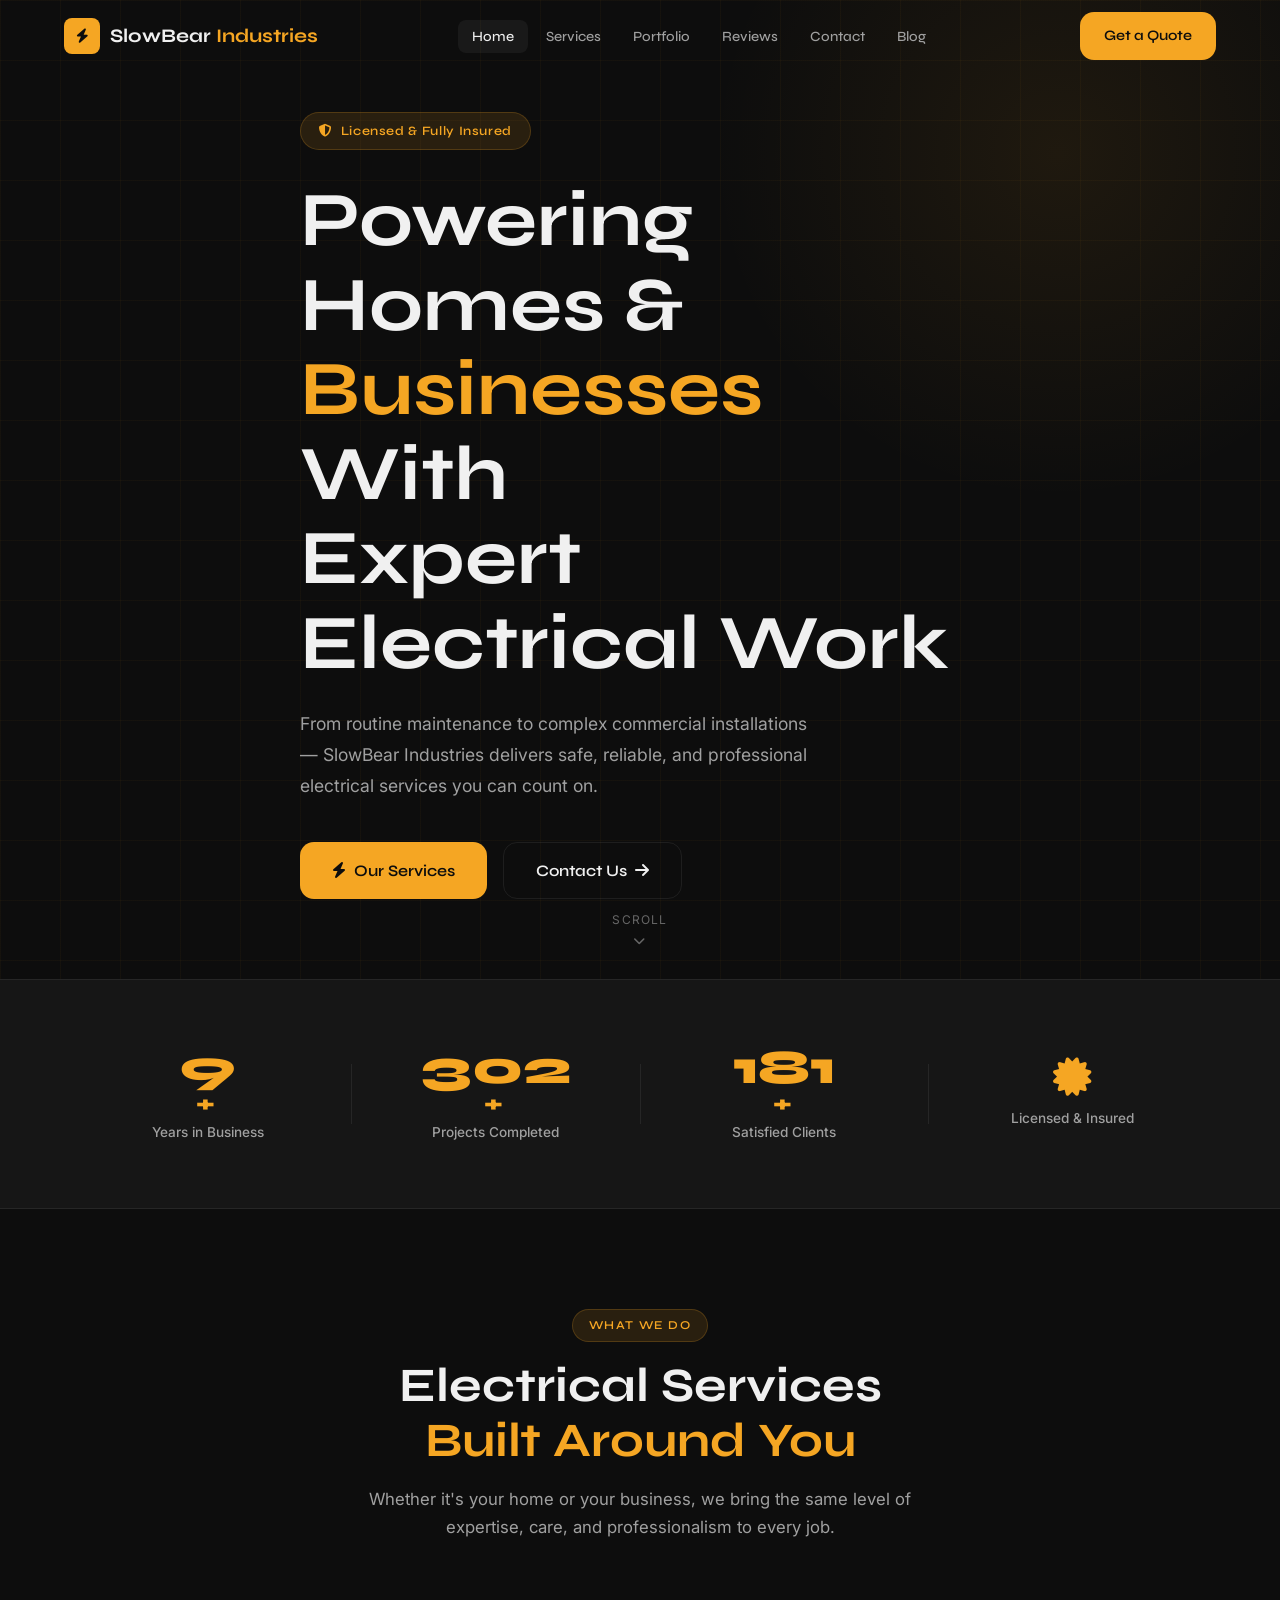
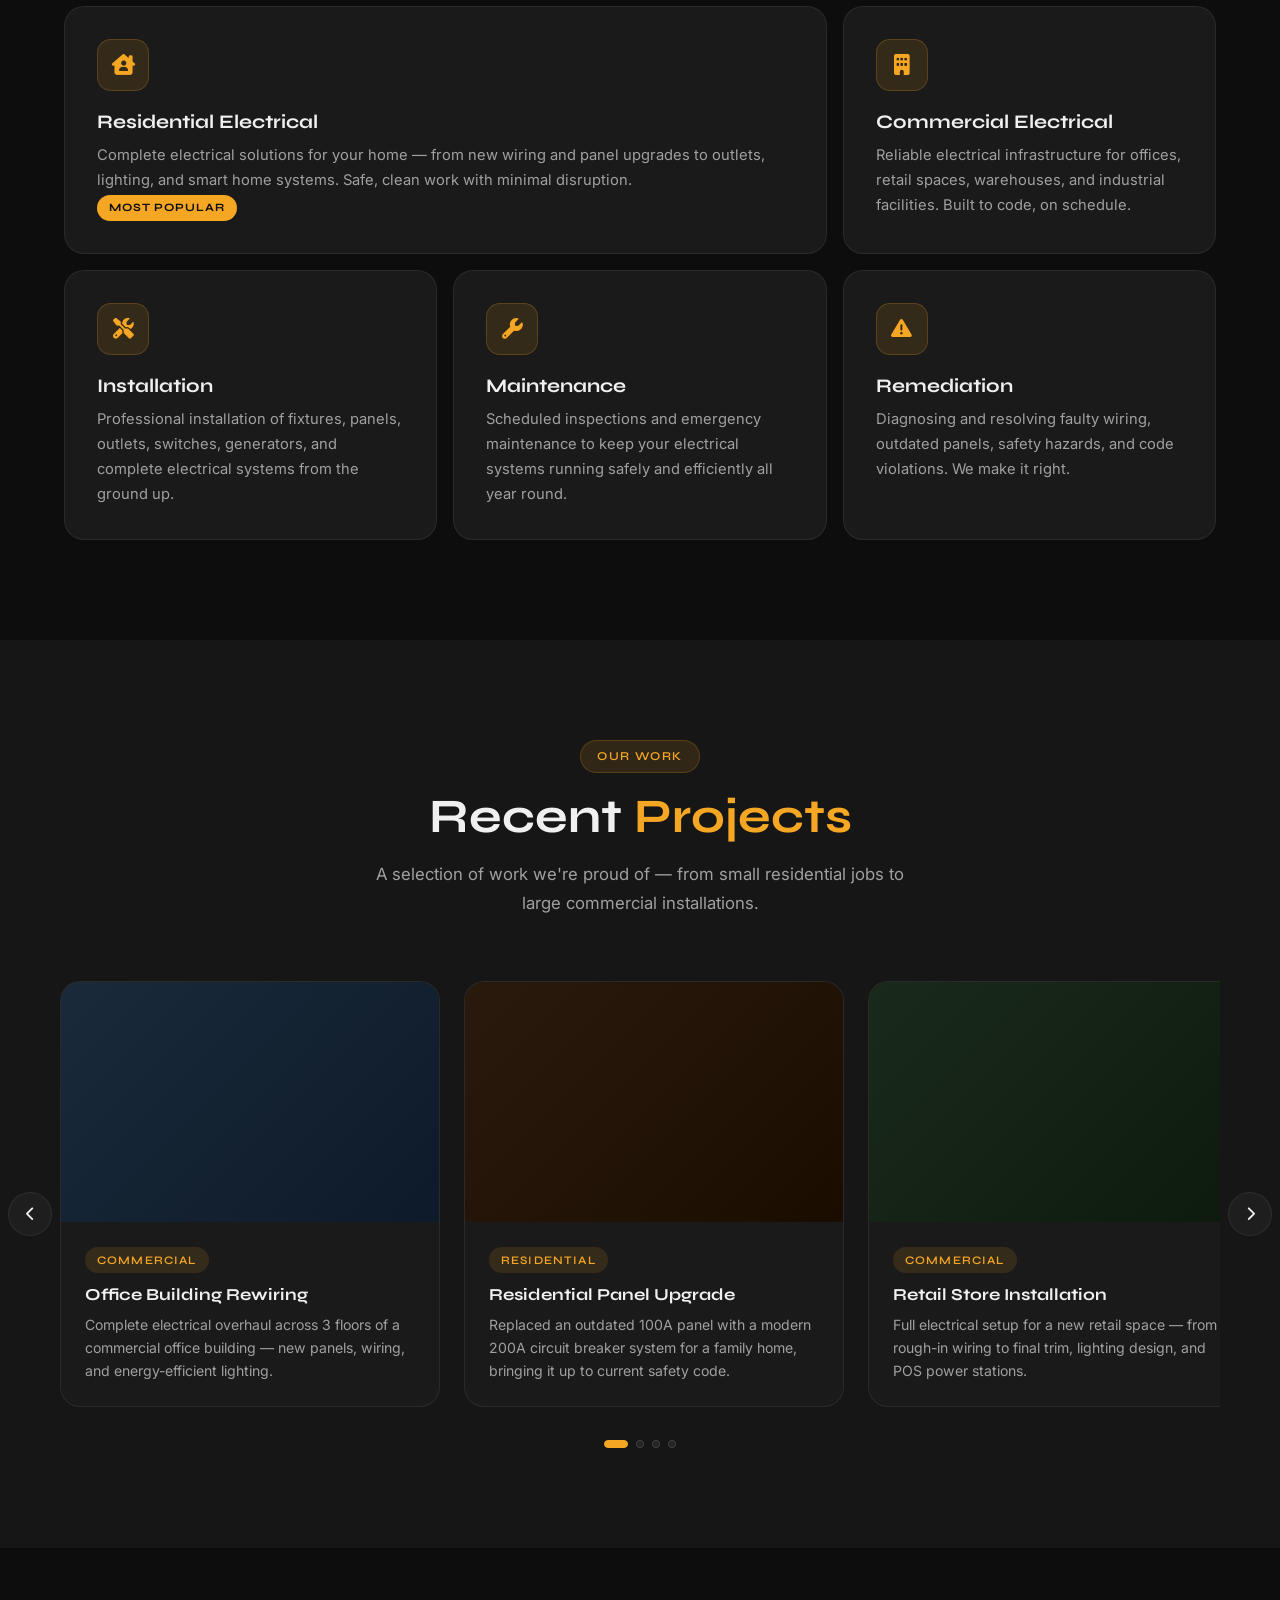
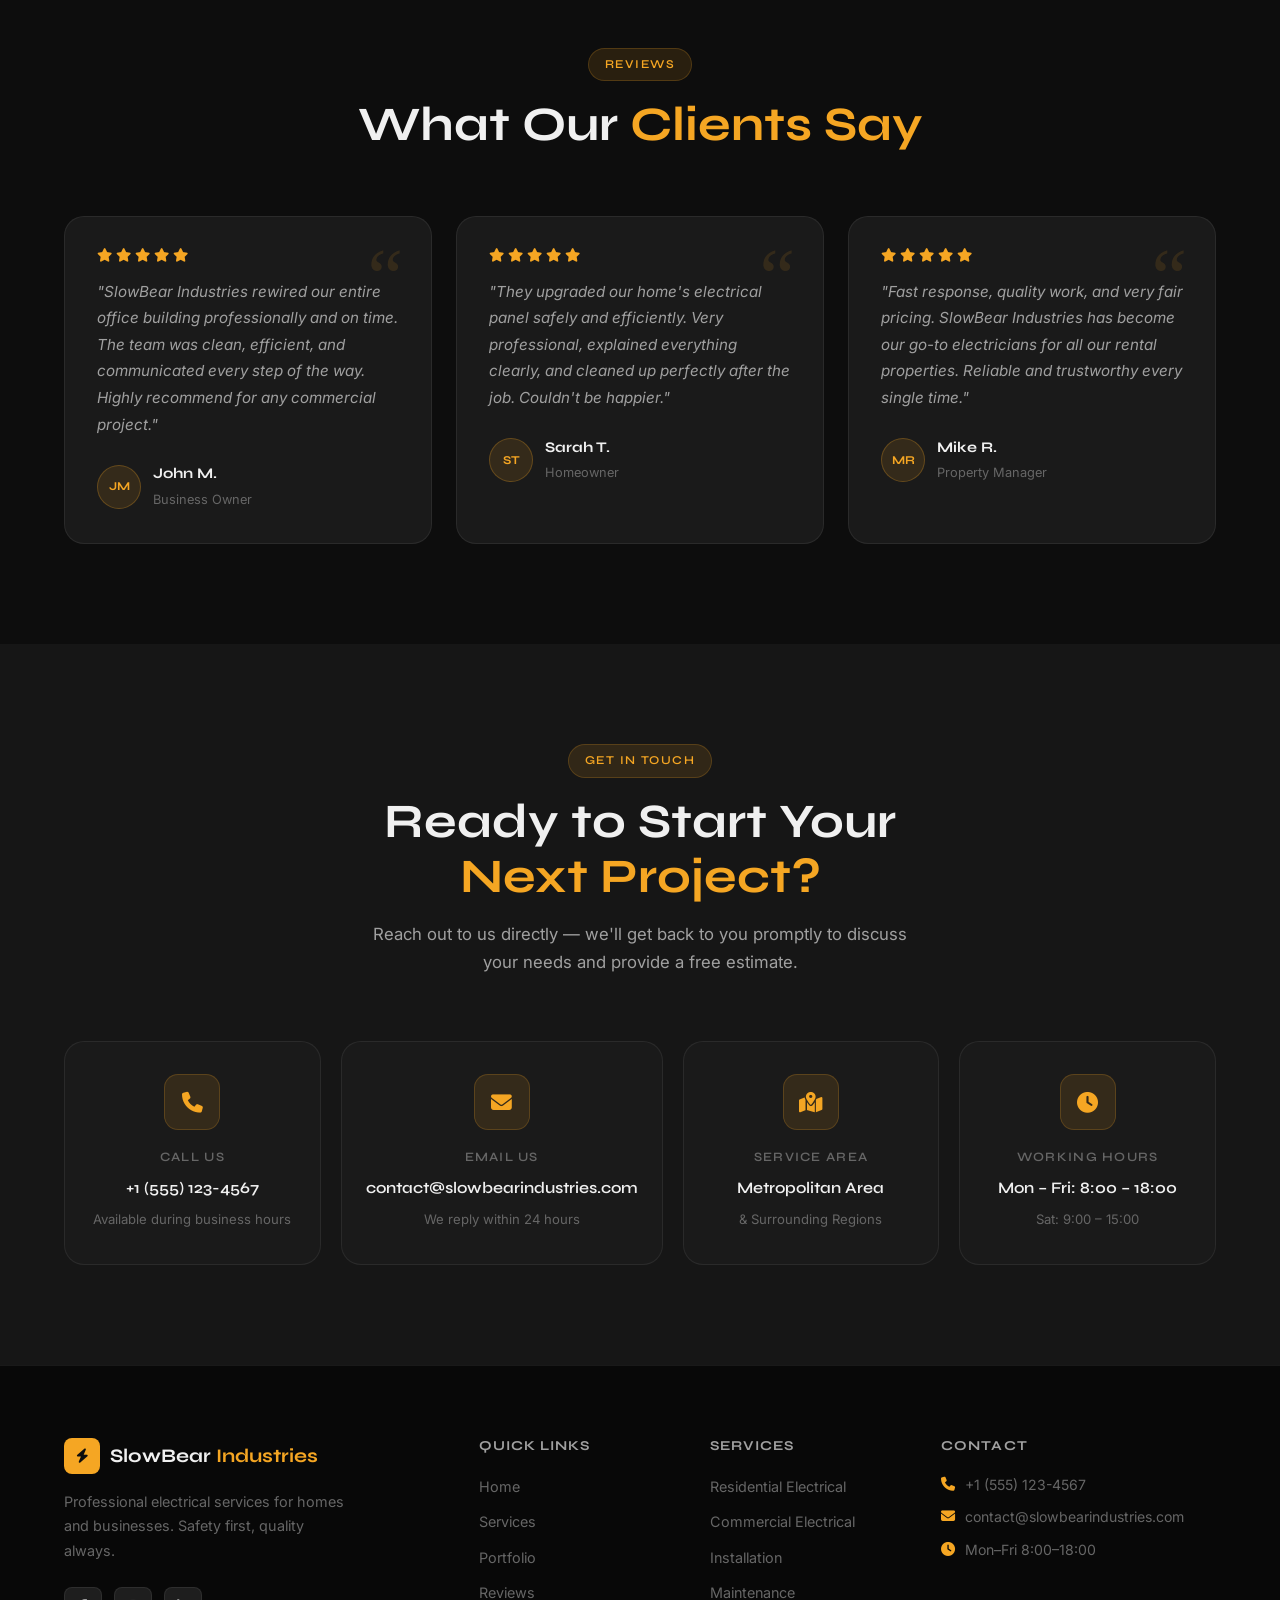
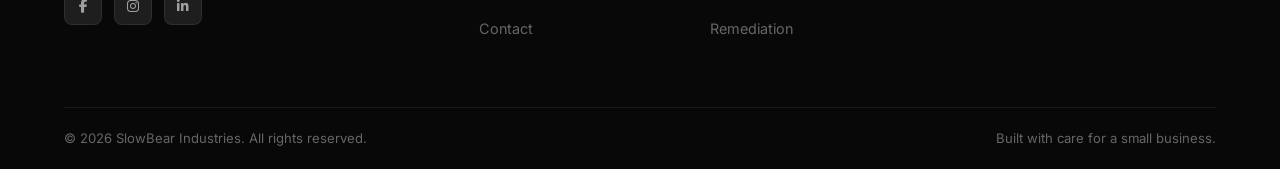
==== commit a348cb55: "Add files via upload" ====
--- a/index.html
+++ b/index.html
@@ -130,46 +130,46 @@
       </div>
 
       <div class="services-bento">
-        <div class="service-card service-card--large reveal">
+        <a href="services/residential-electrical.html" class="service-card service-card--large reveal">
           <div class="service-icon">
             <i class="fa-solid fa-house-chimney-user"></i>
           </div>
           <h3 class="service-title">Residential Electrical</h3>
           <p class="service-desc">Complete electrical solutions for your home — from new wiring and panel upgrades to outlets, lighting, and smart home systems. Safe, clean work with minimal disruption.</p>
           <div class="service-tag">Most Popular</div>
-        </div>
-
-        <div class="service-card reveal">
+        </a>
+
+        <a href="services/commercial-electrical.html" class="service-card reveal">
           <div class="service-icon">
             <i class="fa-solid fa-building"></i>
           </div>
           <h3 class="service-title">Commercial Electrical</h3>
           <p class="service-desc">Reliable electrical infrastructure for offices, retail spaces, warehouses, and industrial facilities. Built to code, on schedule.</p>
-        </div>
-
-        <div class="service-card reveal">
+        </a>
+
+        <a href="services/installation.html" class="service-card reveal">
           <div class="service-icon">
             <i class="fa-solid fa-screwdriver-wrench"></i>
           </div>
           <h3 class="service-title">Installation</h3>
           <p class="service-desc">Professional installation of fixtures, panels, outlets, switches, generators, and complete electrical systems from the ground up.</p>
-        </div>
-
-        <div class="service-card reveal">
+        </a>
+
+        <a href="services/maintenance.html" class="service-card reveal">
           <div class="service-icon">
             <i class="fa-solid fa-wrench"></i>
           </div>
           <h3 class="service-title">Maintenance</h3>
           <p class="service-desc">Scheduled inspections and emergency maintenance to keep your electrical systems running safely and efficiently all year round.</p>
-        </div>
-
-        <div class="service-card reveal">
+        </a>
+
+        <a href="services/remediation.html" class="service-card reveal">
           <div class="service-icon">
             <i class="fa-solid fa-triangle-exclamation"></i>
           </div>
           <h3 class="service-title">Remediation</h3>
           <p class="service-desc">Diagnosing and resolving faulty wiring, outdated panels, safety hazards, and code violations. We make it right.</p>
-        </div>
+        </a>
       </div>
     </div>
   </section>
--- a/css/style.css
+++ b/css/style.css
@@ -472,6 +472,12 @@
   grid-template-columns: repeat(3, 1fr);
   grid-template-rows: auto auto;
   gap: 16px;
+}
+
+a.service-card {
+  color: inherit;
+  text-decoration: none;
+  display: block;
 }
 
 .service-card {
